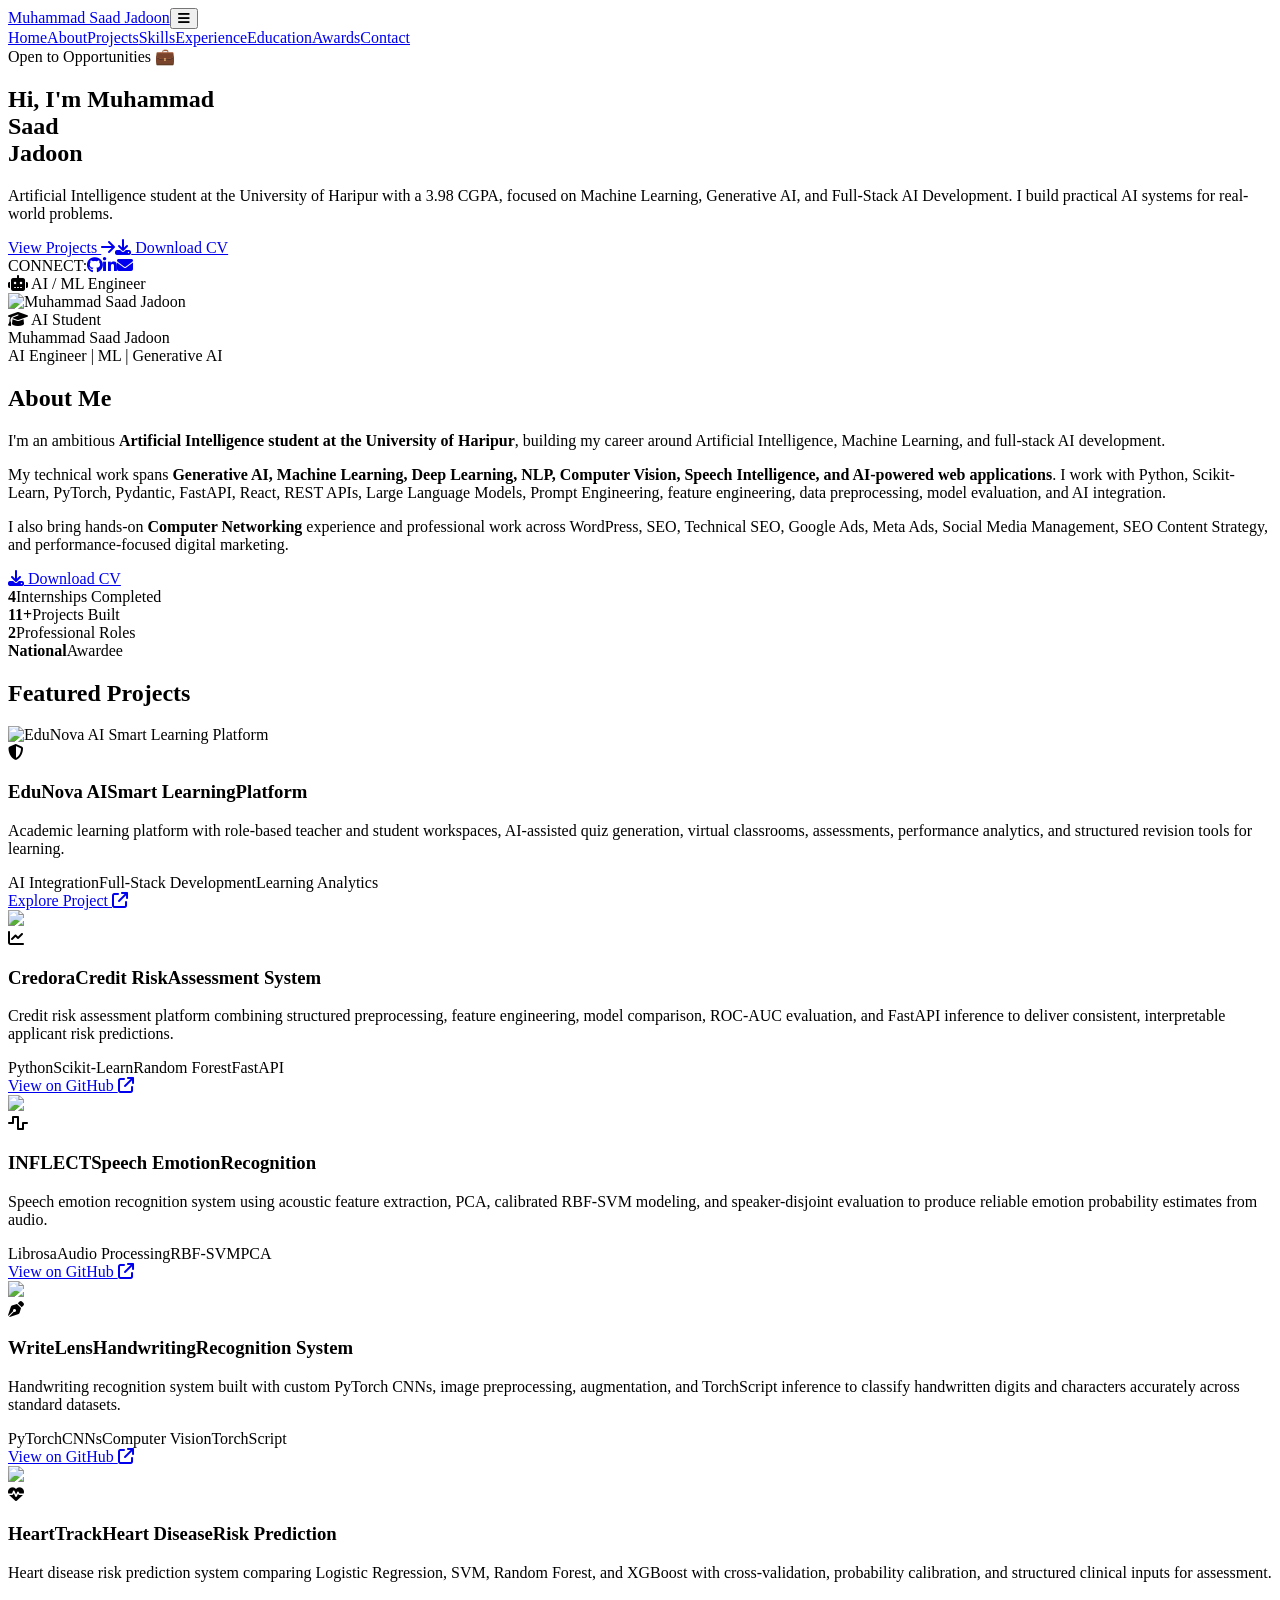
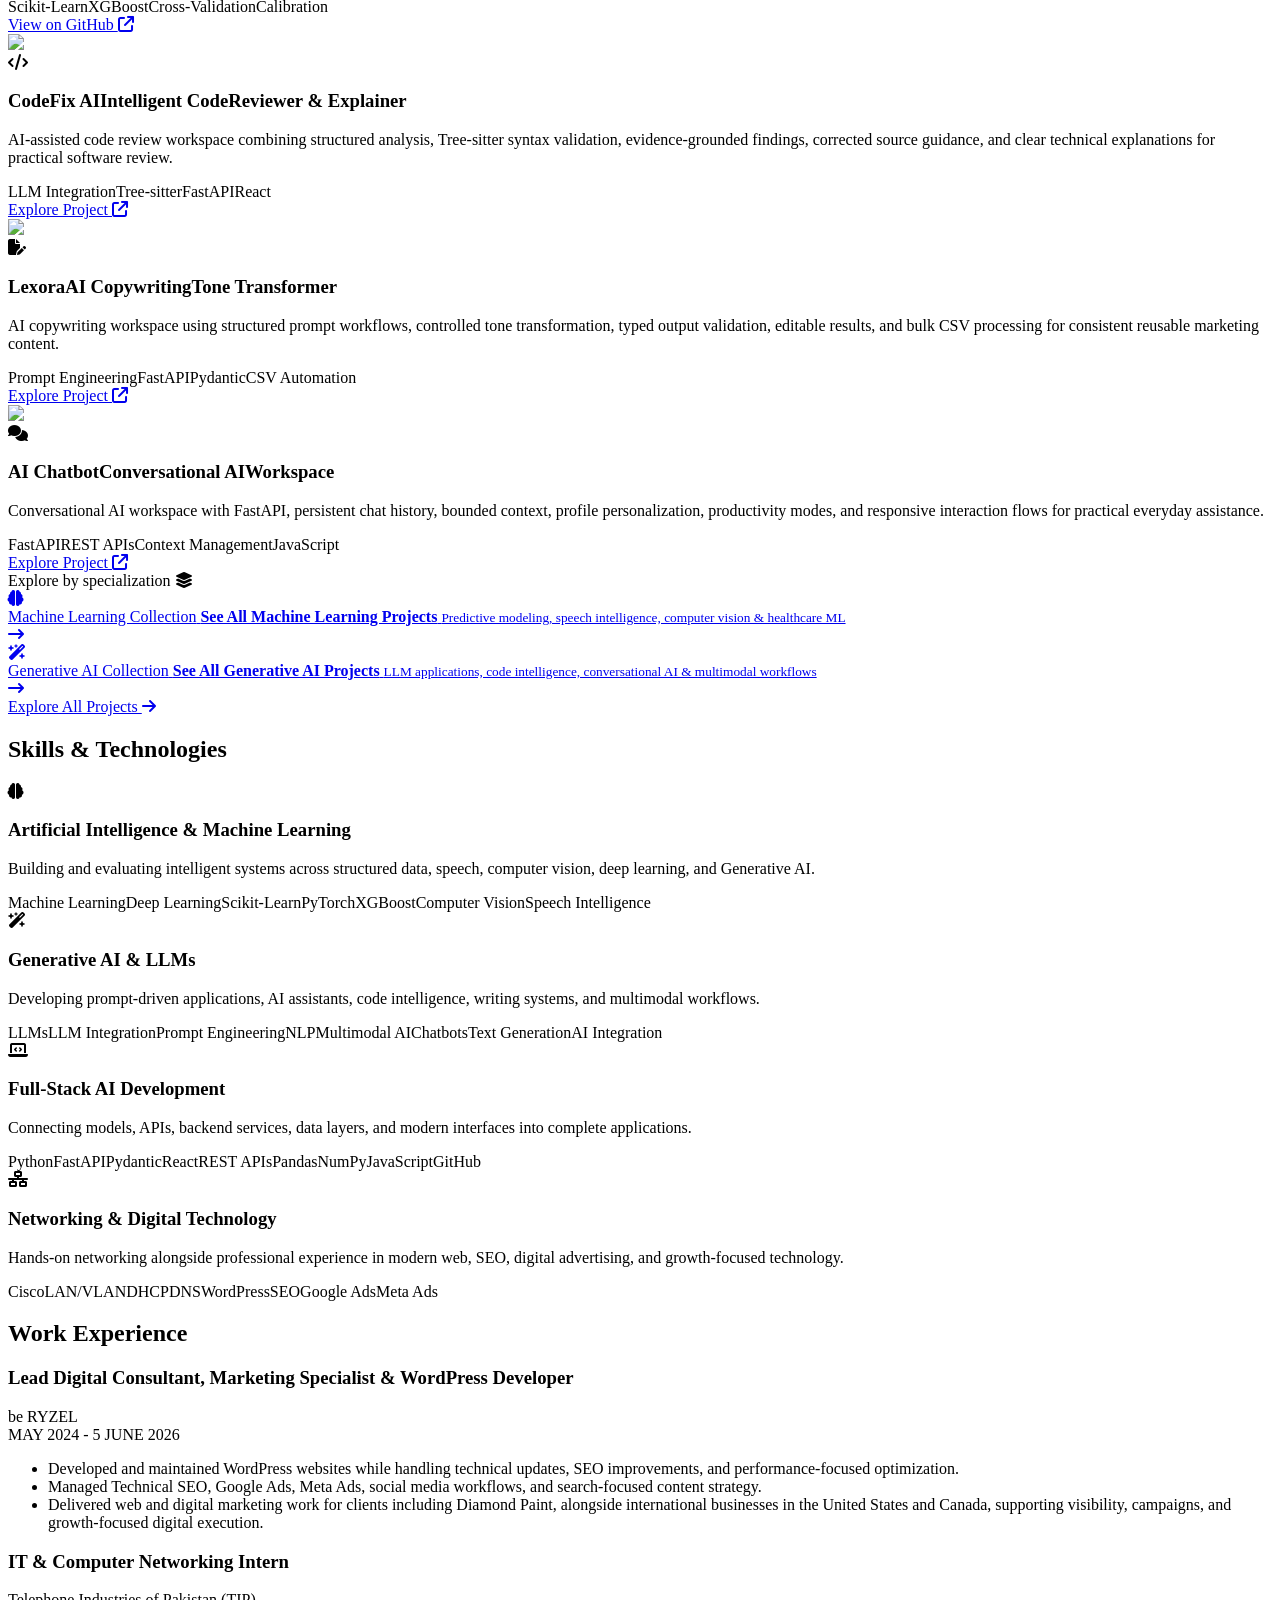
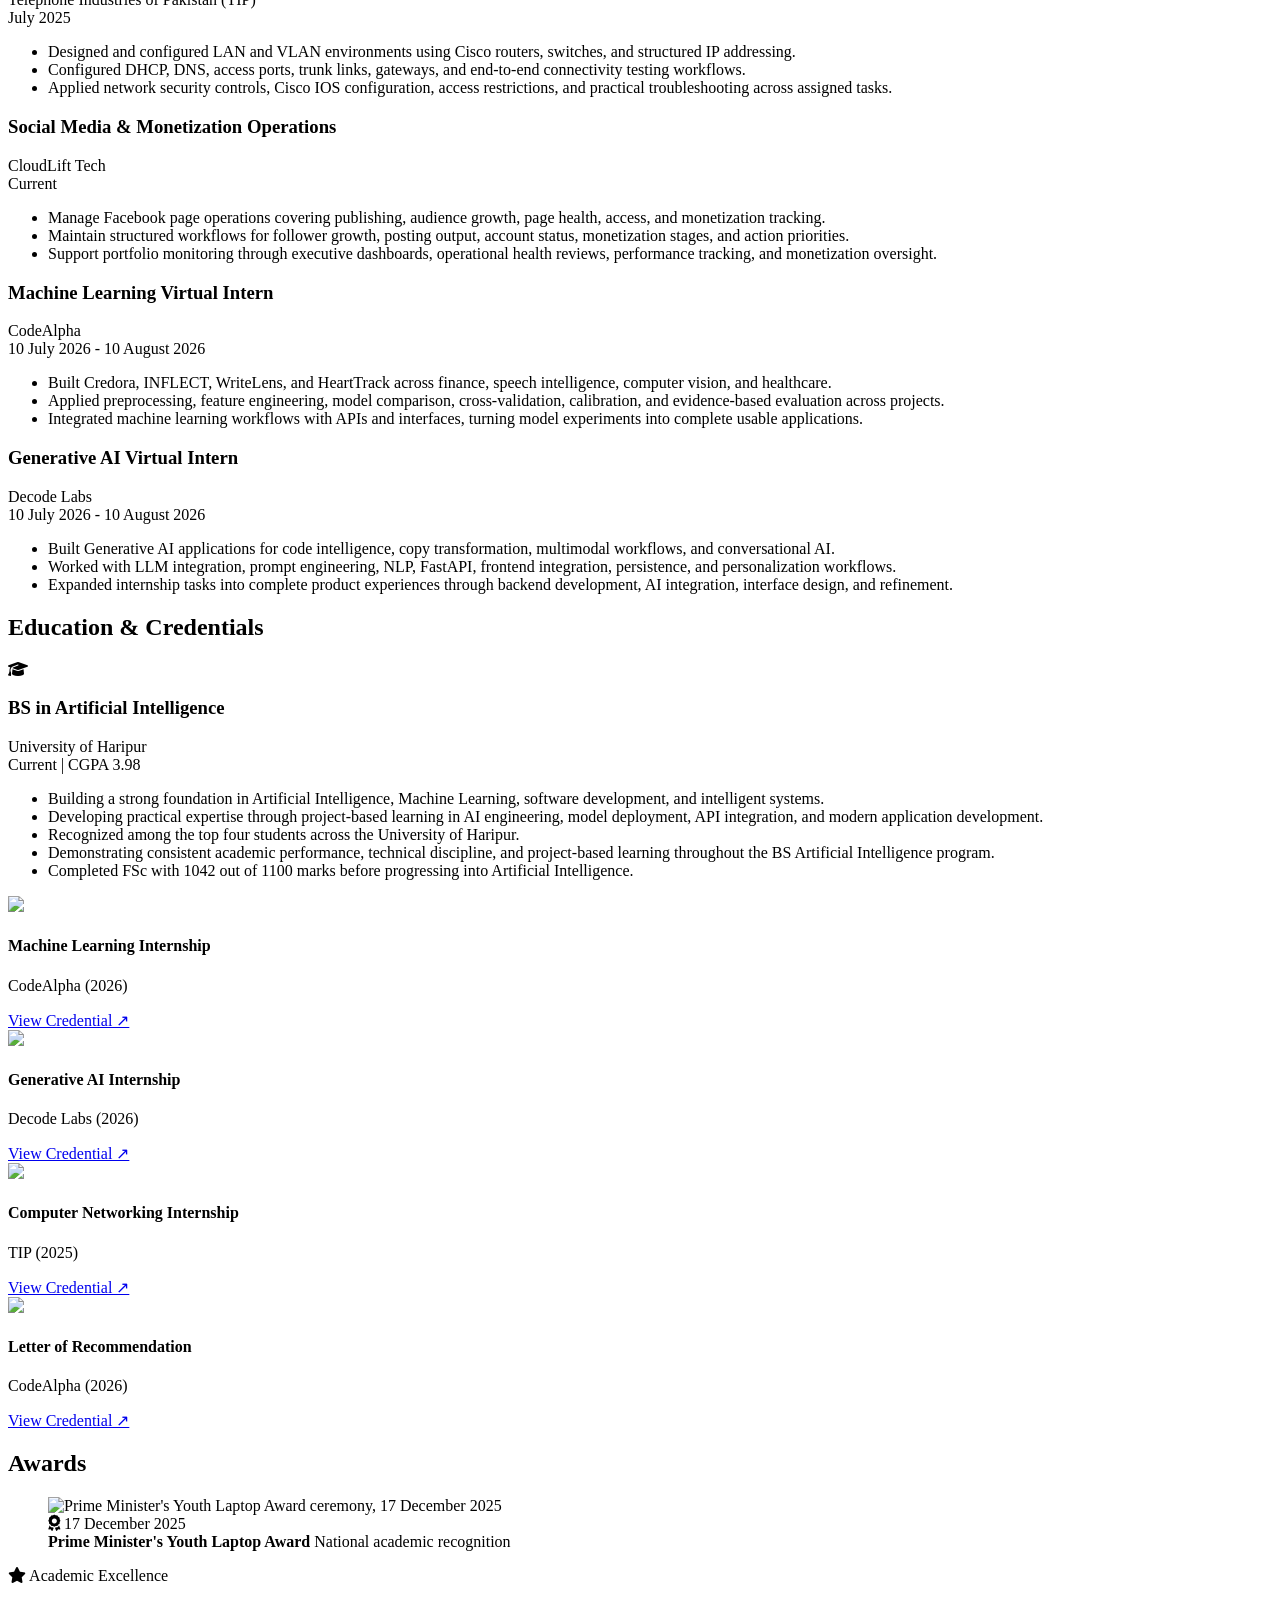
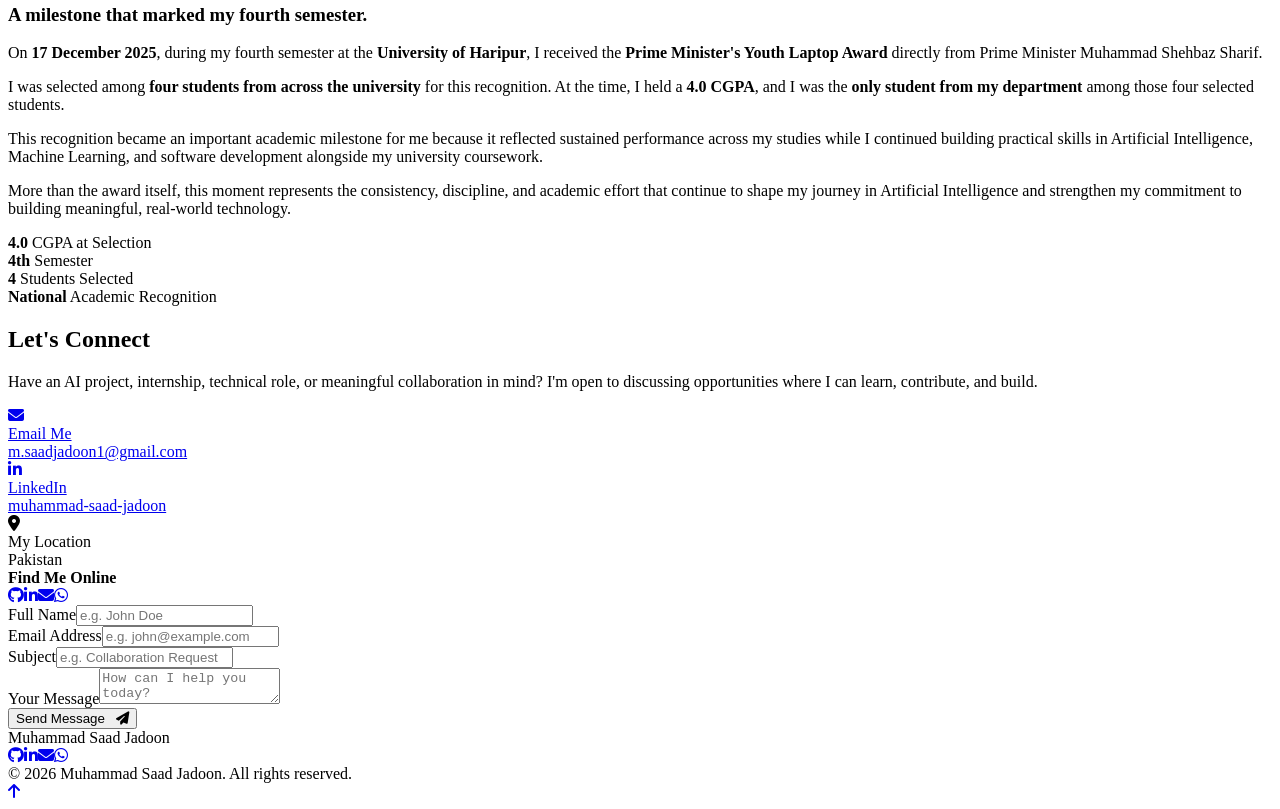
==== index.html @ 58eec489 "Add files via upload" ====
<!DOCTYPE html>

<html lang="en">
<head>
<meta charset="utf-8"/>
<meta content="width=device-width, initial-scale=1.0" name="viewport"/>
<meta content="Muhammad Saad Jadoon - Artificial Intelligence, Machine Learning, Generative AI and Full-Stack AI portfolio." name="description"/>
<title>Muhammad Saad Jadoon | AI &amp; ML Portfolio</title>
<link href="https://fonts.googleapis.com" rel="preconnect"/>
<link crossorigin="" href="https://fonts.gstatic.com" rel="preconnect"/>
<link href="https://fonts.googleapis.com/css2?family=Poppins:wght@300;400;500;600;700;800&amp;display=swap" rel="stylesheet"/>
<link href="https://cdnjs.cloudflare.com/ajax/libs/font-awesome/6.7.2/css/all.min.css" rel="stylesheet"/>
<link href="assets/css/style.css" rel="stylesheet"/></head>
<body>
<header class="navbar"><div class="container nav-inner"><a class="logo" href="#home">Muhammad Saad Jadoon</a><button class="nav-toggle" type="button" aria-label="Open navigation menu" aria-expanded="false"><i class="fa-solid fa-bars"></i></button><nav class="nav-links"><a href="#home">Home</a><a href="#about">About</a><a href="#projects">Projects</a><a href="#skills">Skills</a><a href="#experience">Experience</a><a href="#education">Education</a><a href="#awards">Awards</a><a href="#contact">Contact</a></nav></div></header>
<main>
<section class="home" id="home"><div class="container home-grid"><div class="home-copy reveal"><div class="opportunity"><span class="light"></span> Open to Opportunities 💼</div><h1>Hi, I'm <span class="name">Muhammad<br class="mobile-name-break"/> Saad<br class="desktop-name-break"/> Jadoon</span></h1><div class="typed-line"><span id="typed"></span><span class="cursor"></span></div><p>Artificial Intelligence student at the University of Haripur with a 3.98 CGPA, focused on Machine Learning, Generative AI, and Full-Stack AI Development. I build practical AI systems for real-world problems.</p><div class="home-actions"><a class="btn light" href="#projects">View Projects <i class="fa-solid fa-arrow-right"></i></a><a class="btn outline" download="" href="Muhammad_Saad_Jadoon_CV.pdf"><i class="fa-solid fa-download"></i> Download CV</a></div><div class="connect-row"><span class="label">CONNECT:</span><a aria-label="GitHub" class="social-circle" href="https://github.com/muhammadsaadjadoon" rel="noopener noreferrer" target="_blank" title="GitHub"><i class="fa-brands fa-github"></i></a><a aria-label="LinkedIn" class="social-circle" href="https://www.linkedin.com/in/muhammad-saad-jadoon/" rel="noopener noreferrer" target="_blank" title="LinkedIn"><i class="fa-brands fa-linkedin-in"></i></a><a aria-label="Email" class="social-circle" href="mailto:m.saadjadoon1@gmail.com" title="Email"><i class="fa-solid fa-envelope"></i></a></div></div><div class="profile-card reveal"><span class="float-pill left"><i class="fa-solid fa-robot"></i> AI / ML Engineer</span><div class="portrait-stage"><div class="portrait-ring"><img alt="Muhammad Saad Jadoon" src="assets/profile.jpg" decoding="async"/></div></div><span class="float-pill right"><i class="fa-solid fa-graduation-cap"></i> AI Student</span><div class="profile-name">Muhammad Saad Jadoon</div><div class="profile-role">AI Engineer | ML | Generative AI</div></div></div></section>
<section class="section alt about" id="about"><div class="container"><div class="section-head reveal"><h2>About Me</h2><div class="bar"></div></div><div class="about-grid"><div class="about-text reveal"><p>I'm an ambitious <strong>Artificial Intelligence student at the University of Haripur</strong>, building my career around Artificial Intelligence, Machine Learning, and full-stack AI development.</p><p>My technical work spans <strong>Generative AI, Machine Learning, Deep Learning, NLP, Computer Vision, Speech Intelligence, and AI-powered web applications</strong>. I work with Python, Scikit-Learn, PyTorch, Pydantic, FastAPI, React, REST APIs, Large Language Models, Prompt Engineering, feature engineering, data preprocessing, model evaluation, and AI integration.</p><p>I also bring hands-on <strong>Computer Networking</strong> experience and professional work across WordPress, SEO, Technical SEO, Google Ads, Meta Ads, Social Media Management, SEO Content Strategy, and performance-focused digital marketing.</p><a class="btn light" download="" href="Muhammad_Saad_Jadoon_CV.pdf"><i class="fa-solid fa-download"></i> Download CV</a></div><div class="stat-grid reveal"><div class="stat-card"><div><strong>4</strong><span>Internships Completed</span></div></div><div class="stat-card"><div><strong>11+</strong><span>Projects Built</span></div></div><div class="stat-card"><div><strong>2</strong><span>Professional Roles</span></div></div><div class="stat-card stat-card-text"><div><strong>National</strong><span>Awardee</span></div></div></div></div></div></section>
<section class="section" id="projects"><div class="container"><div class="section-head reveal"><h2>Featured Projects</h2><div class="bar"></div></div><div class="project-grid"><article class="project-card reveal"><div class="project-thumb"><img loading="lazy" decoding="async" alt="EduNova AI Smart Learning Platform" src="assets/edunova.webp"/></div><div class="project-body"><div class="project-title"><i class="fa-solid fa-shield-halved"></i><h3><span>EduNova AI</span><span>Smart Learning</span><span>Platform</span></h3></div><p>Academic learning platform with role-based teacher and student workspaces, AI-assisted quiz generation, virtual classrooms, assessments, performance analytics, and structured revision tools for learning.</p><div class="tags"><span>AI Integration</span><span>Full-Stack Development</span><span>Learning Analytics</span></div><a class="card-link" href="https://github.com/muhammadsaadjadoon/EduNova-AI" target="_blank">Explore Project <i class="fa-solid fa-arrow-up-right-from-square"></i></a></div></article><article class="project-card reveal"><div class="project-thumb"><img loading="lazy" decoding="async" src="assets/credora.webp"/></div><div class="project-body"><div class="project-title"><i class="fa-solid fa-chart-line"></i><h3><span>Credora</span><span>Credit Risk</span><span>Assessment System</span></h3></div><p>Credit risk assessment platform combining structured preprocessing, feature engineering, model comparison, ROC-AUC evaluation, and FastAPI inference to deliver consistent, interpretable applicant risk predictions.</p><div class="tags"><span>Python</span><span>Scikit-Learn</span><span>Random Forest</span><span>FastAPI</span></div><a class="card-link" href="https://github.com/muhammadsaadjadoon/CodeAlpha_Tasks/tree/main/CodeAlpha_Credit%20Scoring%20Model" target="_blank">View on GitHub <i class="fa-solid fa-arrow-up-right-from-square"></i></a></div></article><article class="project-card reveal"><div class="project-thumb"><img loading="lazy" decoding="async" src="assets/inflect.webp"/></div><div class="project-body"><div class="project-title"><i class="fa-solid fa-wave-square"></i><h3><span>INFLECT</span><span>Speech Emotion</span><span>Recognition</span></h3></div><p>Speech emotion recognition system using acoustic feature extraction, PCA, calibrated RBF-SVM modeling, and speaker-disjoint evaluation to produce reliable emotion probability estimates from audio.</p><div class="tags"><span>Librosa</span><span>Audio Processing</span><span>RBF-SVM</span><span>PCA</span></div><a class="card-link" href="https://github.com/muhammadsaadjadoon/CodeAlpha_Tasks/tree/main/CodeAlpha_Emotion%20Recognition%20from%20Speech" target="_blank">View on GitHub <i class="fa-solid fa-arrow-up-right-from-square"></i></a></div></article><article class="project-card reveal"><div class="project-thumb"><img loading="lazy" decoding="async" src="assets/writelens.webp"/></div><div class="project-body"><div class="project-title"><i class="fa-solid fa-pen-nib"></i><h3><span>WriteLens</span><span>Handwriting</span><span>Recognition System</span></h3></div><p>Handwriting recognition system built with custom PyTorch CNNs, image preprocessing, augmentation, and TorchScript inference to classify handwritten digits and characters accurately across standard datasets.</p><div class="tags"><span>PyTorch</span><span>CNNs</span><span>Computer Vision</span><span>TorchScript</span></div><a class="card-link" href="https://github.com/muhammadsaadjadoon/CodeAlpha_Tasks/tree/main/CodeAlpha_Handwritten%20Character%20Recognition" target="_blank">View on GitHub <i class="fa-solid fa-arrow-up-right-from-square"></i></a></div></article><article class="project-card reveal"><div class="project-thumb"><img loading="lazy" decoding="async" src="assets/hearttrack.webp"/></div><div class="project-body"><div class="project-title"><i class="fa-solid fa-heart-pulse"></i><h3><span>HeartTrack</span><span>Heart Disease</span><span>Risk Prediction</span></h3></div><p>Heart disease risk prediction system comparing Logistic Regression, SVM, Random Forest, and XGBoost with cross-validation, probability calibration, and structured clinical inputs for assessment.</p><div class="tags"><span>Scikit-Learn</span><span>XGBoost</span><span>Cross-Validation</span><span>Calibration</span></div><a class="card-link" href="https://github.com/muhammadsaadjadoon/CodeAlpha_Tasks/tree/main/CodeAlpha_Disease%20Prediction%20From%20Medical%20Data" target="_blank">View on GitHub <i class="fa-solid fa-arrow-up-right-from-square"></i></a></div></article><article class="project-card reveal"><div class="project-thumb"><img loading="lazy" decoding="async" src="assets/codefix.webp"/></div><div class="project-body"><div class="project-title"><i class="fa-solid fa-code"></i><h3><span>CodeFix AI</span><span>Intelligent Code</span><span>Reviewer &amp; Explainer</span></h3></div><p>AI-assisted code review workspace combining structured analysis, Tree-sitter syntax validation, evidence-grounded findings, corrected source guidance, and clear technical explanations for practical software review.</p><div class="tags"><span>LLM Integration</span><span>Tree-sitter</span><span>FastAPI</span><span>React</span></div><a class="card-link" href="https://github.com/muhammadsaadjadoon/DecodeLabs_Tasks/tree/main/DecodeLab-Intelligent%20Code%20Reviewer%20and%20Explainer" target="_blank">Explore Project <i class="fa-solid fa-arrow-up-right-from-square"></i></a></div></article><article class="project-card reveal"><div class="project-thumb"><img loading="lazy" decoding="async" src="assets/lexora.webp"/></div><div class="project-body"><div class="project-title"><i class="fa-solid fa-file-pen"></i><h3><span>Lexora</span><span>AI Copywriting</span><span>Tone Transformer</span></h3></div><p>AI copywriting workspace using structured prompt workflows, controlled tone transformation, typed output validation, editable results, and bulk CSV processing for consistent reusable marketing content.</p><div class="tags"><span>Prompt Engineering</span><span>FastAPI</span><span>Pydantic</span><span>CSV Automation</span></div><a class="card-link" href="https://github.com/muhammadsaadjadoon/DecodeLabs_Tasks/tree/main/DecodeLabs%20-%20Automated%20Copywriting%20Tone%20Transformer" target="_blank">Explore Project <i class="fa-solid fa-arrow-up-right-from-square"></i></a></div></article><article class="project-card reveal"><div class="project-thumb"><img loading="lazy" decoding="async" src="assets/chatbot.webp"/></div><div class="project-body"><div class="project-title"><i class="fa-solid fa-comments"></i><h3><span>AI Chatbot</span><span>Conversational AI</span><span>Workspace</span></h3></div><p>Conversational AI workspace with FastAPI, persistent chat history, bounded context, profile personalization, productivity modes, and responsive interaction flows for practical everyday assistance.</p><div class="tags"><span>FastAPI</span><span>REST APIs</span><span>Context Management</span><span>JavaScript</span></div><a class="card-link" href="https://github.com/muhammadsaadjadoon/DecodeLabs_Tasks/tree/main/DecodeLabs-AI%20Chatbot" target="_blank">Explore Project <i class="fa-solid fa-arrow-up-right-from-square"></i></a></div></article></div><div aria-label="Explore project collections" class="project-collections reveal">
<div class="project-collections-label">
<span>Explore by specialization</span>
<i class="fa-solid fa-layer-group"></i>
</div>
<div class="project-collection-grid">
<a class="project-collection-card ml-collection" href="machine-learning-projects.html">
<div class="collection-icon"><i class="fa-solid fa-brain"></i></div>
<div class="collection-copy">
<span class="collection-kicker">Machine Learning Collection</span>
<strong>See All Machine Learning Projects</strong>
<small>Predictive modeling, speech intelligence, computer vision &amp; healthcare ML</small>
</div>
<span class="collection-arrow"><i class="fa-solid fa-arrow-right-long"></i></span>
</a>
<a class="project-collection-card genai-collection" href="generative-ai-projects.html">
<div class="collection-icon"><i class="fa-solid fa-wand-magic-sparkles"></i></div>
<div class="collection-copy">
<span class="collection-kicker">Generative AI Collection</span>
<strong>See All Generative AI Projects</strong>
<small>LLM applications, code intelligence, conversational AI &amp; multimodal workflows</small>
</div>
<span class="collection-arrow"><i class="fa-solid fa-arrow-right-long"></i></span>
</a>
</div>
</div><div class="more-btn reveal"><a href="https://github.com/muhammadsaadjadoon" target="_blank">Explore All Projects <i class="fa-solid fa-arrow-right"></i></a></div></div></section>


<section class="section alt" id="skills"><div class="container"><div class="section-head reveal"><h2>Skills &amp; Technologies</h2><div class="bar"></div></div><div class="skills-grid"><div class="skill-panel reveal"><div class="skill-head"><div class="icon"><i class="fa-solid fa-brain"></i></div><h3>Artificial Intelligence &amp; Machine Learning</h3></div><p>Building and evaluating intelligent systems across structured data, speech, computer vision, deep learning, and Generative AI.</p><div class="skill-tags"><span>Machine Learning</span><span>Deep Learning</span><span>Scikit-Learn</span><span>PyTorch</span><span>XGBoost</span><span>Computer Vision</span><span>Speech Intelligence</span></div></div><div class="skill-panel reveal"><div class="skill-head"><div class="icon"><i class="fa-solid fa-wand-magic-sparkles"></i></div><h3>Generative AI &amp; LLMs</h3></div><p>Developing prompt-driven applications, AI assistants, code intelligence, writing systems, and multimodal workflows.</p><div class="skill-tags"><span>LLMs</span><span>LLM Integration</span><span>Prompt Engineering</span><span>NLP</span><span>Multimodal AI</span><span>Chatbots</span><span>Text Generation</span><span>AI Integration</span></div></div><div class="skill-panel reveal"><div class="skill-head"><div class="icon"><i class="fa-solid fa-laptop-code"></i></div><h3>Full-Stack AI Development</h3></div><p>Connecting models, APIs, backend services, data layers, and modern interfaces into complete applications.</p><div class="skill-tags"><span>Python</span><span>FastAPI</span><span>Pydantic</span><span>React</span><span>REST APIs</span><span>Pandas</span><span>NumPy</span><span>JavaScript</span><span>GitHub</span></div></div><div class="skill-panel reveal"><div class="skill-head"><div class="icon"><i class="fa-solid fa-network-wired"></i></div><h3>Networking &amp; Digital Technology</h3></div><p>Hands-on networking alongside professional experience in modern web, SEO, digital advertising, and growth-focused technology.</p><div class="skill-tags"><span>Cisco</span><span>LAN/VLAN</span><span>DHCP</span><span>DNS</span><span>WordPress</span><span>SEO</span><span>Google Ads</span><span>Meta Ads</span></div></div></div></div></section>
<section class="section" id="experience">
<div class="container">
<div class="section-head reveal">
<h2>Work Experience</h2>
<div class="bar"></div>
</div>
<div class="timeline experience-balanced">
<div class="timeline-item reveal">
<span class="timeline-dot"></span>
<div class="timeline-card">
<h3>Lead Digital Consultant, Marketing Specialist &amp; WordPress Developer</h3>
<div class="org">be RYZEL</div>
<div class="date">MAY 2024 - 5 JUNE 2026</div>
<ul>
<li>Developed and maintained WordPress websites while handling technical updates, SEO improvements, and performance-focused optimization.</li>
<li>Managed Technical SEO, Google Ads, Meta Ads, social media workflows, and search-focused content strategy.</li>
<li>Delivered web and digital marketing work for clients including Diamond Paint, alongside international businesses in the United States and Canada, supporting visibility, campaigns, and growth-focused digital execution.</li>
</ul>
</div>
</div>
<div class="timeline-item reveal">
<span class="timeline-dot"></span>
<div class="timeline-card">
<h3>IT &amp; Computer Networking Intern</h3>
<div class="org">Telephone Industries of Pakistan (TIP)</div>
<div class="date">July 2025</div>
<ul>
<li>Designed and configured LAN and VLAN environments using Cisco routers, switches, and structured IP addressing.</li>
<li>Configured DHCP, DNS, access ports, trunk links, gateways, and end-to-end connectivity testing workflows.</li>
<li>Applied network security controls, Cisco IOS configuration, access restrictions, and practical troubleshooting across assigned tasks.</li>
</ul>
</div>
</div>
<div class="timeline-item reveal">
<span class="timeline-dot"></span>
<div class="timeline-card">
<h3>Social Media &amp; Monetization Operations</h3>
<div class="org">CloudLift Tech</div>
<div class="date">Current</div>
<ul>
<li>Manage Facebook page operations covering publishing, audience growth, page health, access, and monetization tracking.</li>
<li>Maintain structured workflows for follower growth, posting output, account status, monetization stages, and action priorities.</li>
<li>Support portfolio monitoring through executive dashboards, operational health reviews, performance tracking, and monetization oversight.</li>
</ul>
</div>
</div>
<div class="timeline-item reveal">
<span class="timeline-dot"></span>
<div class="timeline-card">
<h3>Machine Learning Virtual Intern</h3>
<div class="org">CodeAlpha</div>
<div class="date">10 July 2026 - 10 August 2026</div>
<ul>
<li>Built Credora, INFLECT, WriteLens, and HeartTrack across finance, speech intelligence, computer vision, and healthcare.</li>
<li>Applied preprocessing, feature engineering, model comparison, cross-validation, calibration, and evidence-based evaluation across projects.</li>
<li>Integrated machine learning workflows with APIs and interfaces, turning model experiments into complete usable applications.</li>
</ul>
</div>
</div>
<div class="timeline-item reveal">
<span class="timeline-dot"></span>
<div class="timeline-card">
<h3>Generative AI Virtual Intern</h3>
<div class="org">Decode Labs</div>
<div class="date">10 July 2026 - 10 August 2026</div>
<ul>
<li>Built Generative AI applications for code intelligence, copy transformation, multimodal workflows, and conversational AI.</li>
<li>Worked with LLM integration, prompt engineering, NLP, FastAPI, frontend integration, persistence, and personalization workflows.</li>
<li>Expanded internship tasks into complete product experiences through backend development, AI integration, interface design, and refinement.</li>
</ul>
</div>
</div>
</div>
</div>
</section>
<section class="section alt" id="education"><div class="container"><div class="section-head reveal"><h2>Education &amp; Credentials</h2><div class="bar"></div></div><div class="edu-grid"><div class="degree-card reveal"><i class="fa-solid fa-graduation-cap"></i><h3>BS in Artificial Intelligence</h3><div class="school">University of Haripur</div><div class="edate">Current | CGPA 3.98</div><ul><li>Building a strong foundation in Artificial Intelligence, Machine Learning, software development, and intelligent systems.</li><li>Developing practical expertise through project-based learning in AI engineering, model deployment, API integration, and modern application development.</li><li>Recognized among the top four students across the University of Haripur.</li><li>Demonstrating consistent academic performance, technical discipline, and project-based learning throughout the BS Artificial Intelligence program.</li><li>Completed FSc with 1042 out of 1100 marks before progressing into Artificial Intelligence.</li></ul></div><div class="cred-grid"><div class="cred reveal"><div class="cred-img"><img loading="lazy" decoding="async" src="assets/codealpha-certificate.webp"/></div><h4>Machine Learning Internship</h4><p>CodeAlpha (2026)</p><a href="assets/codealpha-certificate.png" target="_blank">View Credential ↗</a></div><div class="cred reveal"><div class="cred-img"><img loading="lazy" decoding="async" src="assets/decodelabs-certificate.webp"/></div><h4>Generative AI Internship</h4><p>Decode Labs (2026)</p><a href="assets/decodelabs-certificate.png" target="_blank">View Credential ↗</a></div><div class="cred reveal"><div class="cred-img"><img loading="lazy" decoding="async" src="assets/tip-certificate.webp"/></div><h4>Computer Networking Internship</h4><p>TIP (2025)</p><a href="assets/tip-certificate.jpg" target="_blank">View Credential ↗</a></div><div class="cred reveal"><div class="cred-img"><img loading="lazy" decoding="async" src="assets/codealpha-lor.webp"/></div><h4>Letter of Recommendation</h4><p>CodeAlpha (2026)</p><a href="assets/codealpha-lor.png" target="_blank">View Credential ↗</a></div></div></div></div></section>
<section class="section recognition-section" id="awards">
<div class="container">
<div class="section-head reveal">
<h2>Awards</h2>
<div class="bar"></div>
</div>
<div class="recognition-grid">
<figure class="recognition-photo-card reveal">
<div class="recognition-photo">
<img loading="lazy" decoding="async" alt="Prime Minister's Youth Laptop Award ceremony, 17 December 2025" src="assets/pm_youth_laptop_award_2025.webp"/>
<div class="recognition-photo-badge">
<i class="fa-solid fa-award"></i>
<span>17 December 2025</span>
</div>
</div>
<figcaption>
<strong>Prime Minister's Youth Laptop Award</strong>
<span>National academic recognition</span>
</figcaption>
</figure>
<article class="recognition-story reveal">
<div class="recognition-eyebrow">
<i class="fa-solid fa-star"></i>
          Academic Excellence
        </div>
<h3>A milestone that marked my fourth semester.</h3>
<p>
          On <strong>17 December 2025</strong>, during my fourth semester at the
          <strong>University of Haripur</strong>, I received the
          <strong>Prime Minister's Youth Laptop Award</strong> directly from
          Prime Minister Muhammad Shehbaz Sharif.
        </p>
<p>
          I was selected among <strong>four students from across the university</strong>
          for this recognition. At the time, I held a <strong>4.0 CGPA</strong>,
          and I was the <strong>only student from my department</strong> among those
          four selected students.
        </p>
<p>
          This recognition became an important academic milestone for me because it
          reflected sustained performance across my studies while I continued building
          practical skills in Artificial Intelligence, Machine Learning, and software
          development alongside my university coursework.
        </p>
<p class="recognition-note">
          More than the award itself, this moment represents the consistency,
          discipline, and academic effort that continue to shape my journey in
          Artificial Intelligence and strengthen my commitment to building meaningful,
          real-world technology.
        </p>
<div class="recognition-facts">
<div>
<strong>4.0</strong>
<span>CGPA at Selection</span>
</div>
<div>
<strong>4th</strong>
<span>Semester</span>
</div>
<div>
<strong>4</strong>
<span>Students Selected</span>
</div>
<div class="fact-wide">
<strong>National</strong>
<span>Academic Recognition</span>
</div>
</div>
</article>
</div>
</div>
</section>
<section class="section" id="contact"><div class="container"><div class="section-head reveal"><h2>Let's Connect</h2><div class="bar"></div></div><p class="contact-intro reveal">Have an AI project, internship, technical role, or meaningful collaboration in mind? I'm open to discussing opportunities where I can learn, contribute, and build.</p><div class="contact-grid"><div class="contact-stack reveal"><a class="contact-card" href="mailto:m.saadjadoon1@gmail.com"><div class="iconbox"><i class="fa-solid fa-envelope"></i></div><div><div class="small">Email Me</div><div class="value">m.saadjadoon1@gmail.com</div></div></a><a class="contact-card" href="https://www.linkedin.com/in/muhammad-saad-jadoon/" target="_blank"><div class="iconbox"><i class="fa-brands fa-linkedin-in"></i></div><div><div class="small">LinkedIn</div><div class="value">muhammad-saad-jadoon</div></div></a><div class="contact-card"><div class="iconbox"><i class="fa-solid fa-location-dot"></i></div><div><div class="small">My Location</div><div class="value">Pakistan</div></div></div><div class="online-box"><strong>Find Me Online</strong><div class="online-social"><a aria-label="GitHub" class="social-circle" href="https://github.com/muhammadsaadjadoon" rel="noopener noreferrer" target="_blank" title="GitHub"><i class="fa-brands fa-github"></i></a><a aria-label="LinkedIn" class="social-circle" href="https://www.linkedin.com/in/muhammad-saad-jadoon/" rel="noopener noreferrer" target="_blank" title="LinkedIn"><i class="fa-brands fa-linkedin-in"></i></a><a aria-label="Email" class="social-circle" href="mailto:m.saadjadoon1@gmail.com" title="Email"><i class="fa-solid fa-envelope"></i></a><a aria-label="WhatsApp" class="social-circle" href="https://wa.me/923367705145" rel="noopener noreferrer" target="_blank" title="Chat on WhatsApp"><i class="fa-brands fa-whatsapp"></i></a></div></div></div><form action="/thanks.html" class="contact-form reveal" data-netlify="true" method="POST" name="portfolio-contact" netlify-honeypot="bot-field"><input name="form-name" type="hidden" value="portfolio-contact"/><p style="display:none"><input name="bot-field"/></p><div class="form-row"><div class="field"><label>Full Name</label><input name="name" placeholder="e.g. John Doe" required=""/></div><div class="field"><label>Email Address</label><input name="email" placeholder="e.g. john@example.com" required="" type="email"/></div></div><div class="field"><label>Subject</label><input name="subject" placeholder="e.g. Collaboration Request" required=""/></div><div class="field"><label>Your Message</label><textarea name="message" placeholder="How can I help you today?" required=""></textarea></div><button class="send" type="submit">Send Message   <i class="fa-solid fa-paper-plane"></i></button></form></div></div></section>
</main>
<footer class="footer"><div class="container"><div class="footer-name">Muhammad Saad Jadoon</div><div class="online-social"><a aria-label="GitHub" class="social-circle" href="https://github.com/muhammadsaadjadoon" rel="noopener noreferrer" target="_blank" title="GitHub"><i class="fa-brands fa-github"></i></a><a aria-label="LinkedIn" class="social-circle" href="https://www.linkedin.com/in/muhammad-saad-jadoon/" rel="noopener noreferrer" target="_blank" title="LinkedIn"><i class="fa-brands fa-linkedin-in"></i></a><a aria-label="Email" class="social-circle" href="mailto:m.saadjadoon1@gmail.com" title="Email"><i class="fa-solid fa-envelope"></i></a><a aria-label="WhatsApp" class="social-circle" href="https://wa.me/923367705145" rel="noopener noreferrer" target="_blank" title="Chat on WhatsApp"><i class="fa-brands fa-whatsapp"></i></a></div><div class="copyright">© 2026 Muhammad Saad Jadoon. All rights reserved.</div></div></footer>
<a class="to-top" href="#home"><i class="fa-solid fa-arrow-up"></i></a>
<script src="assets/js/main.js"></script>
</body></html>
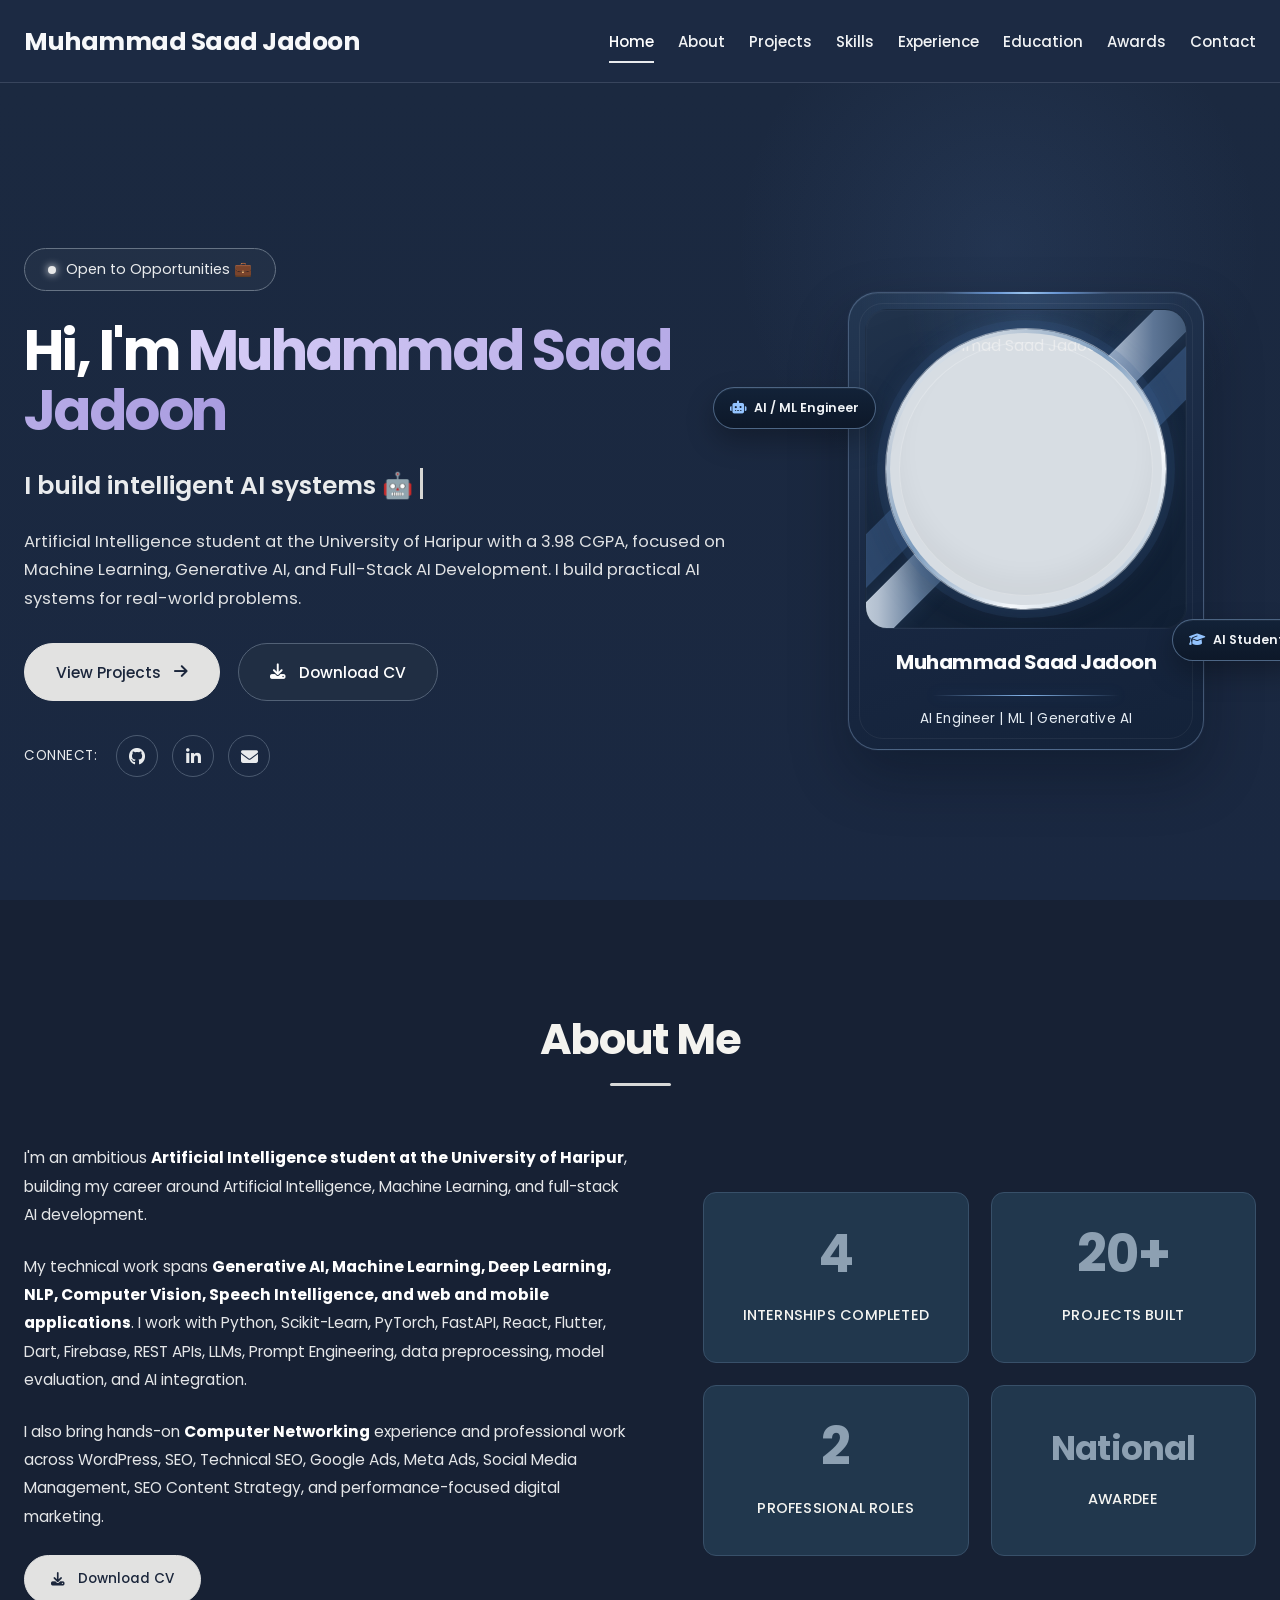
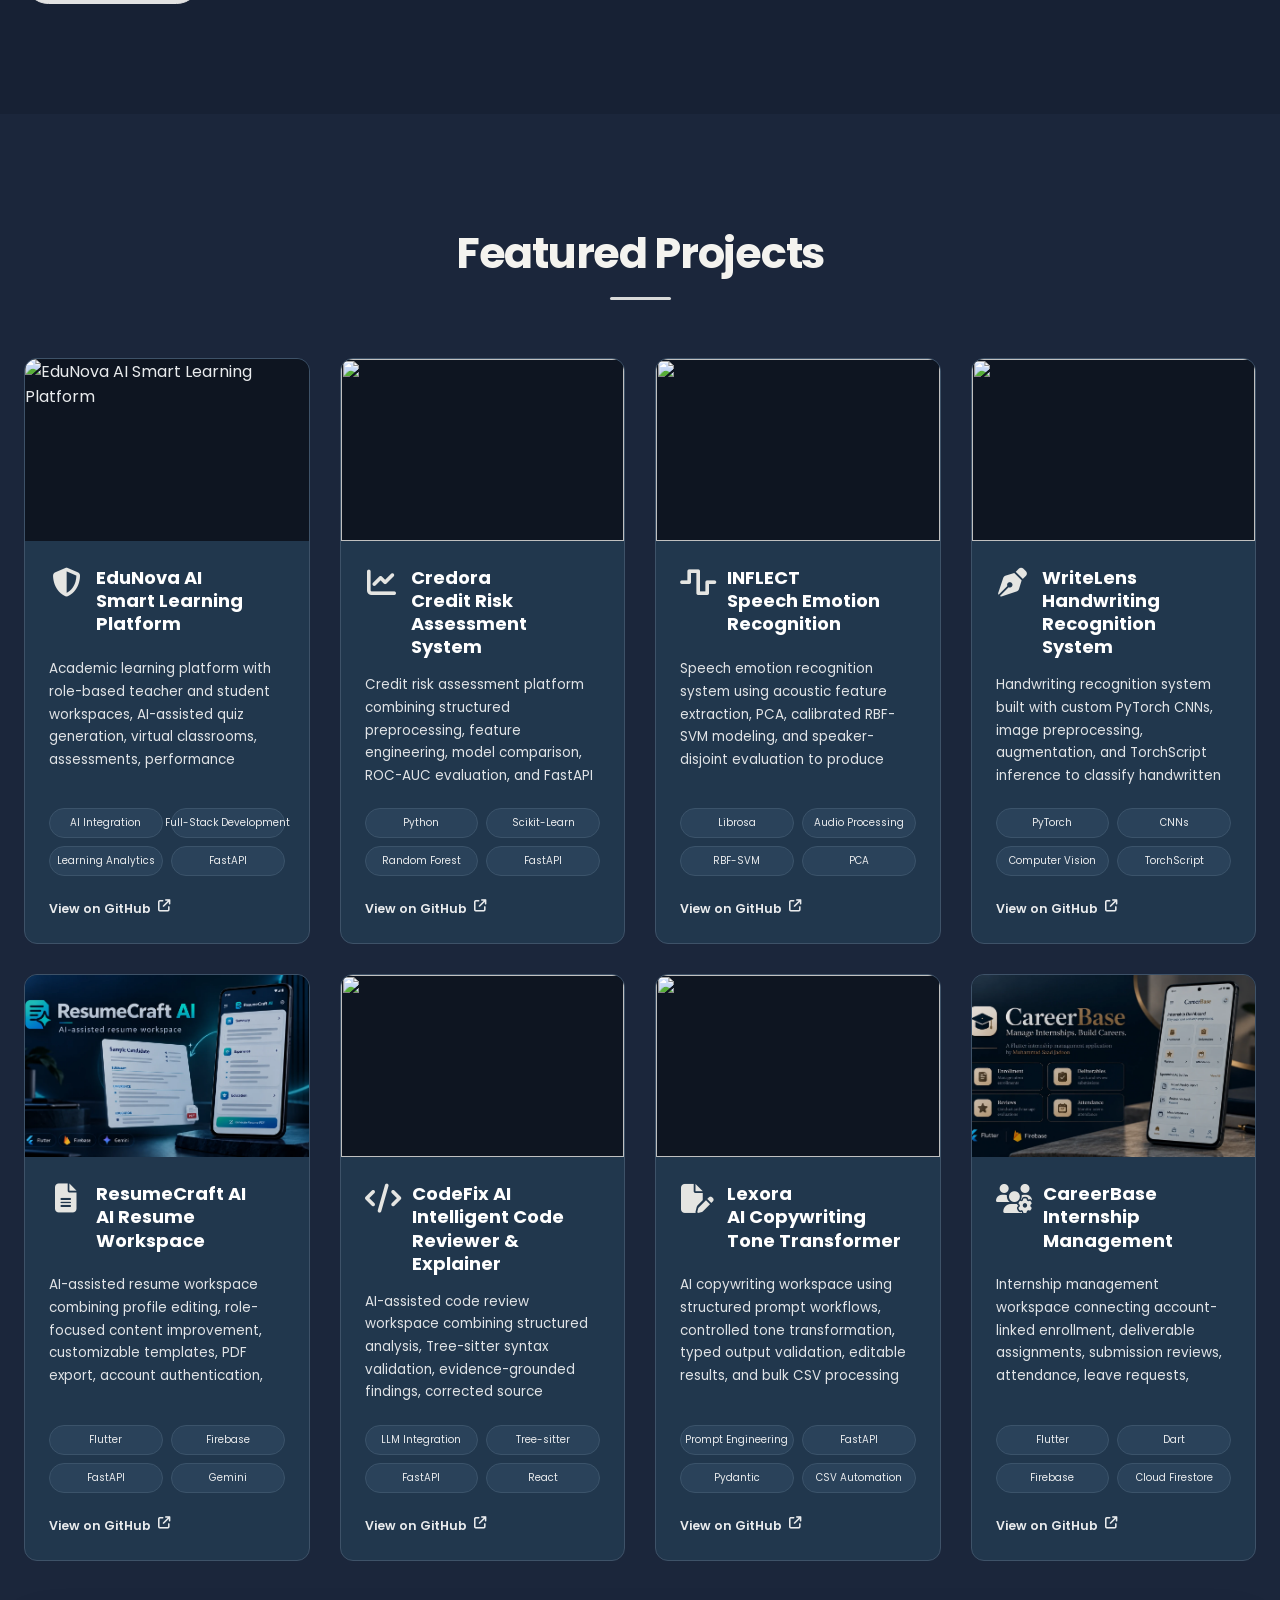
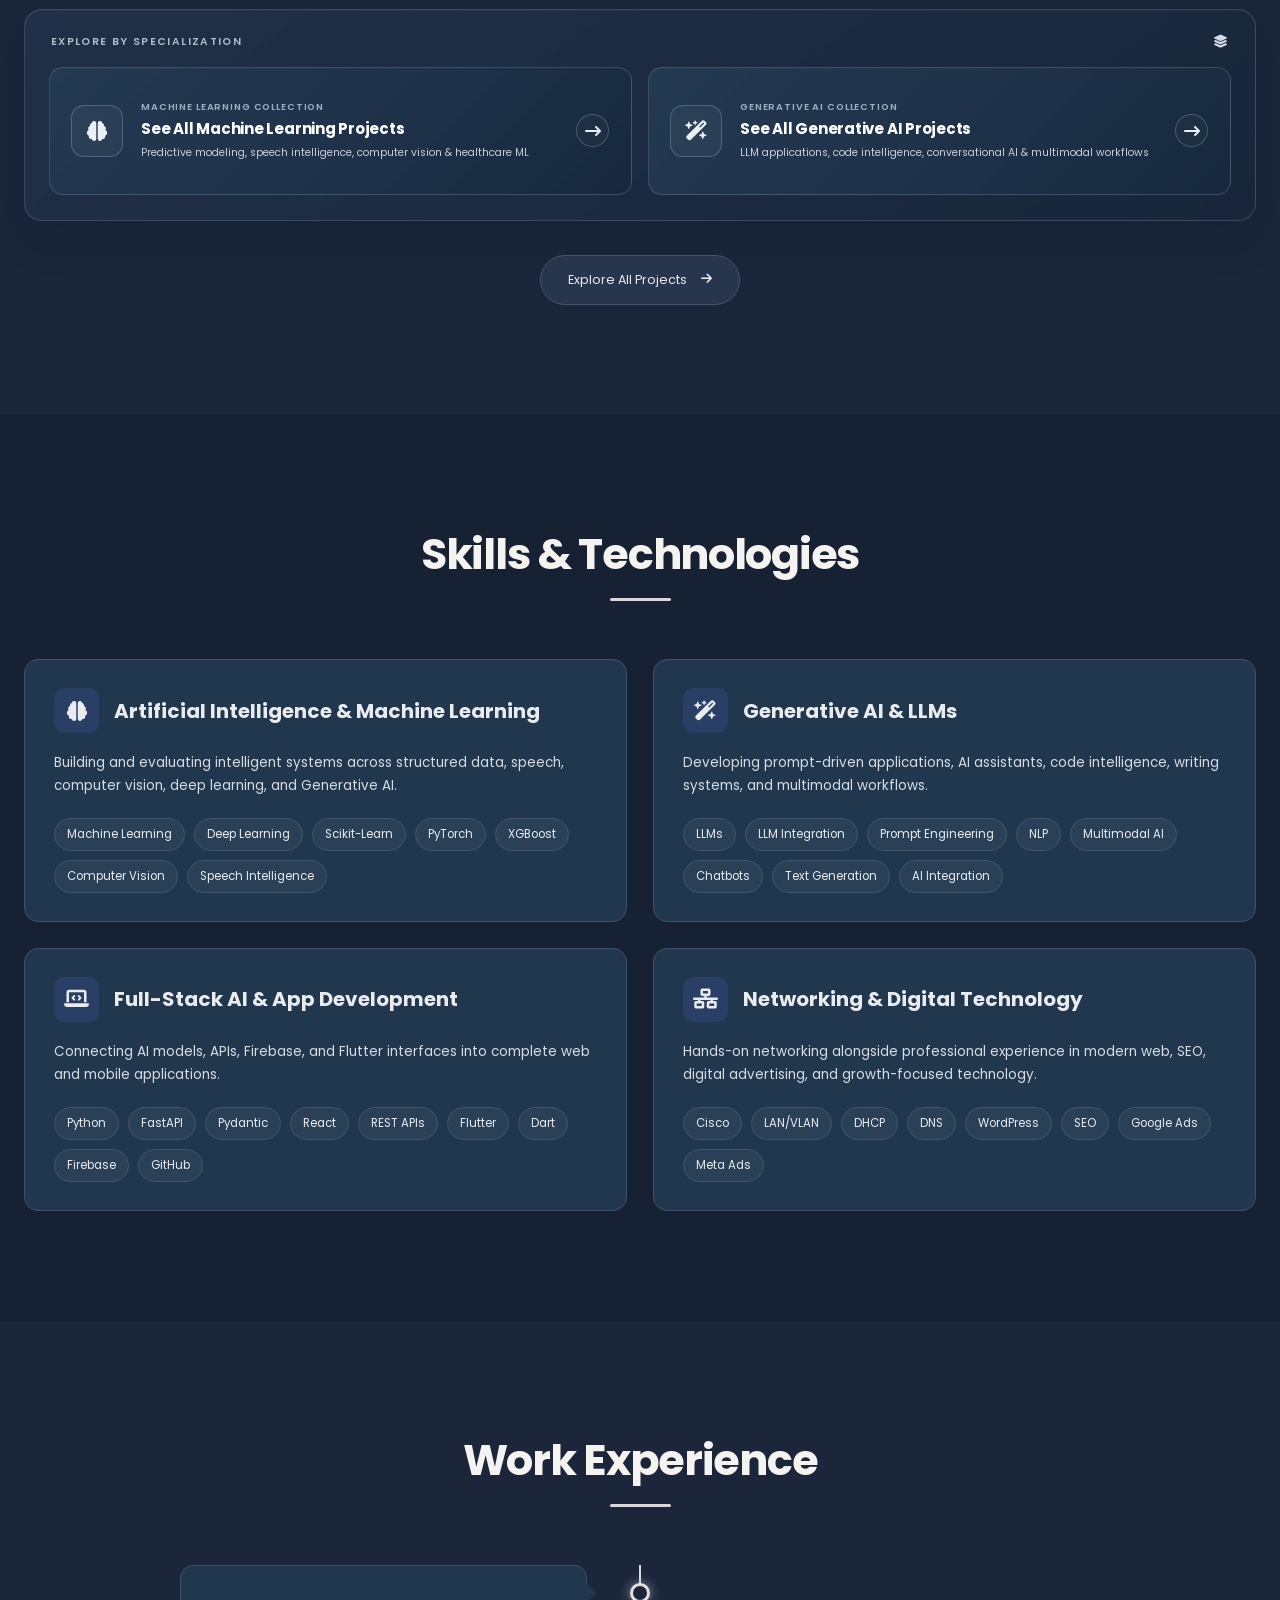
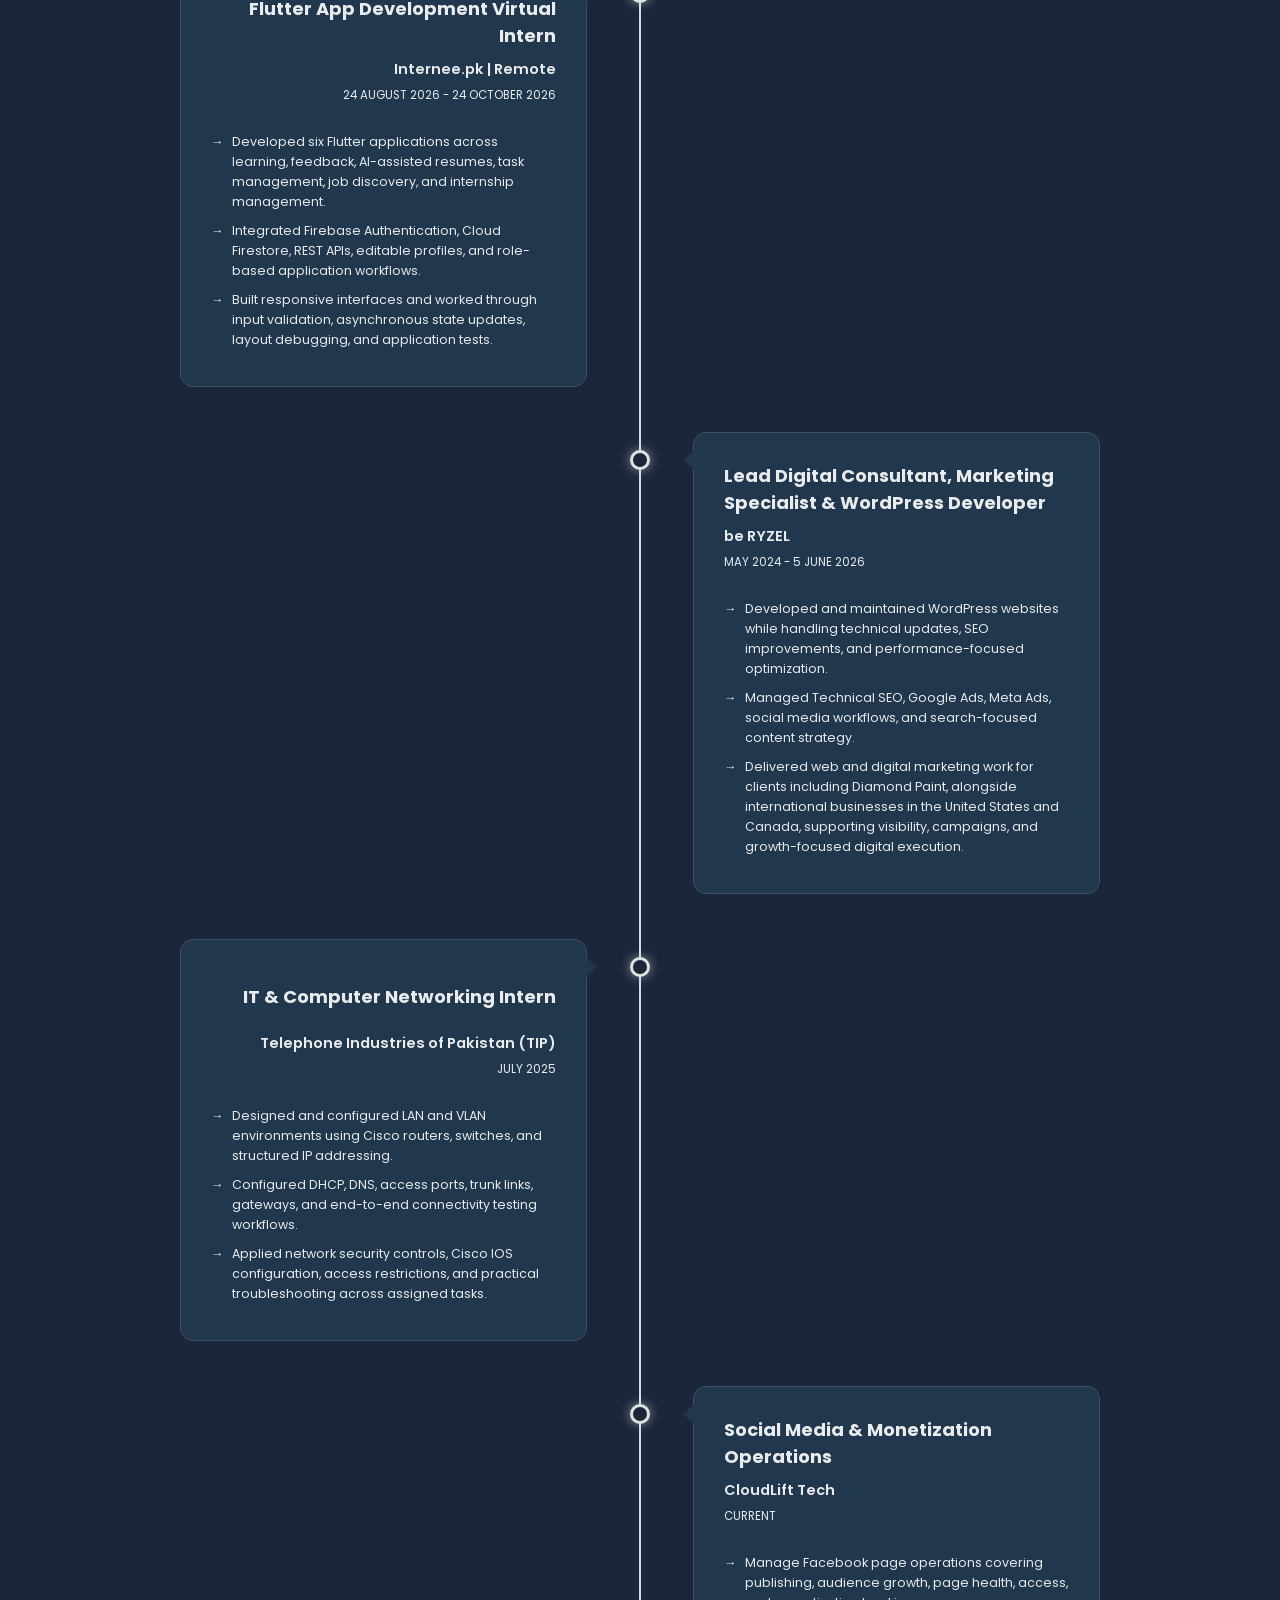
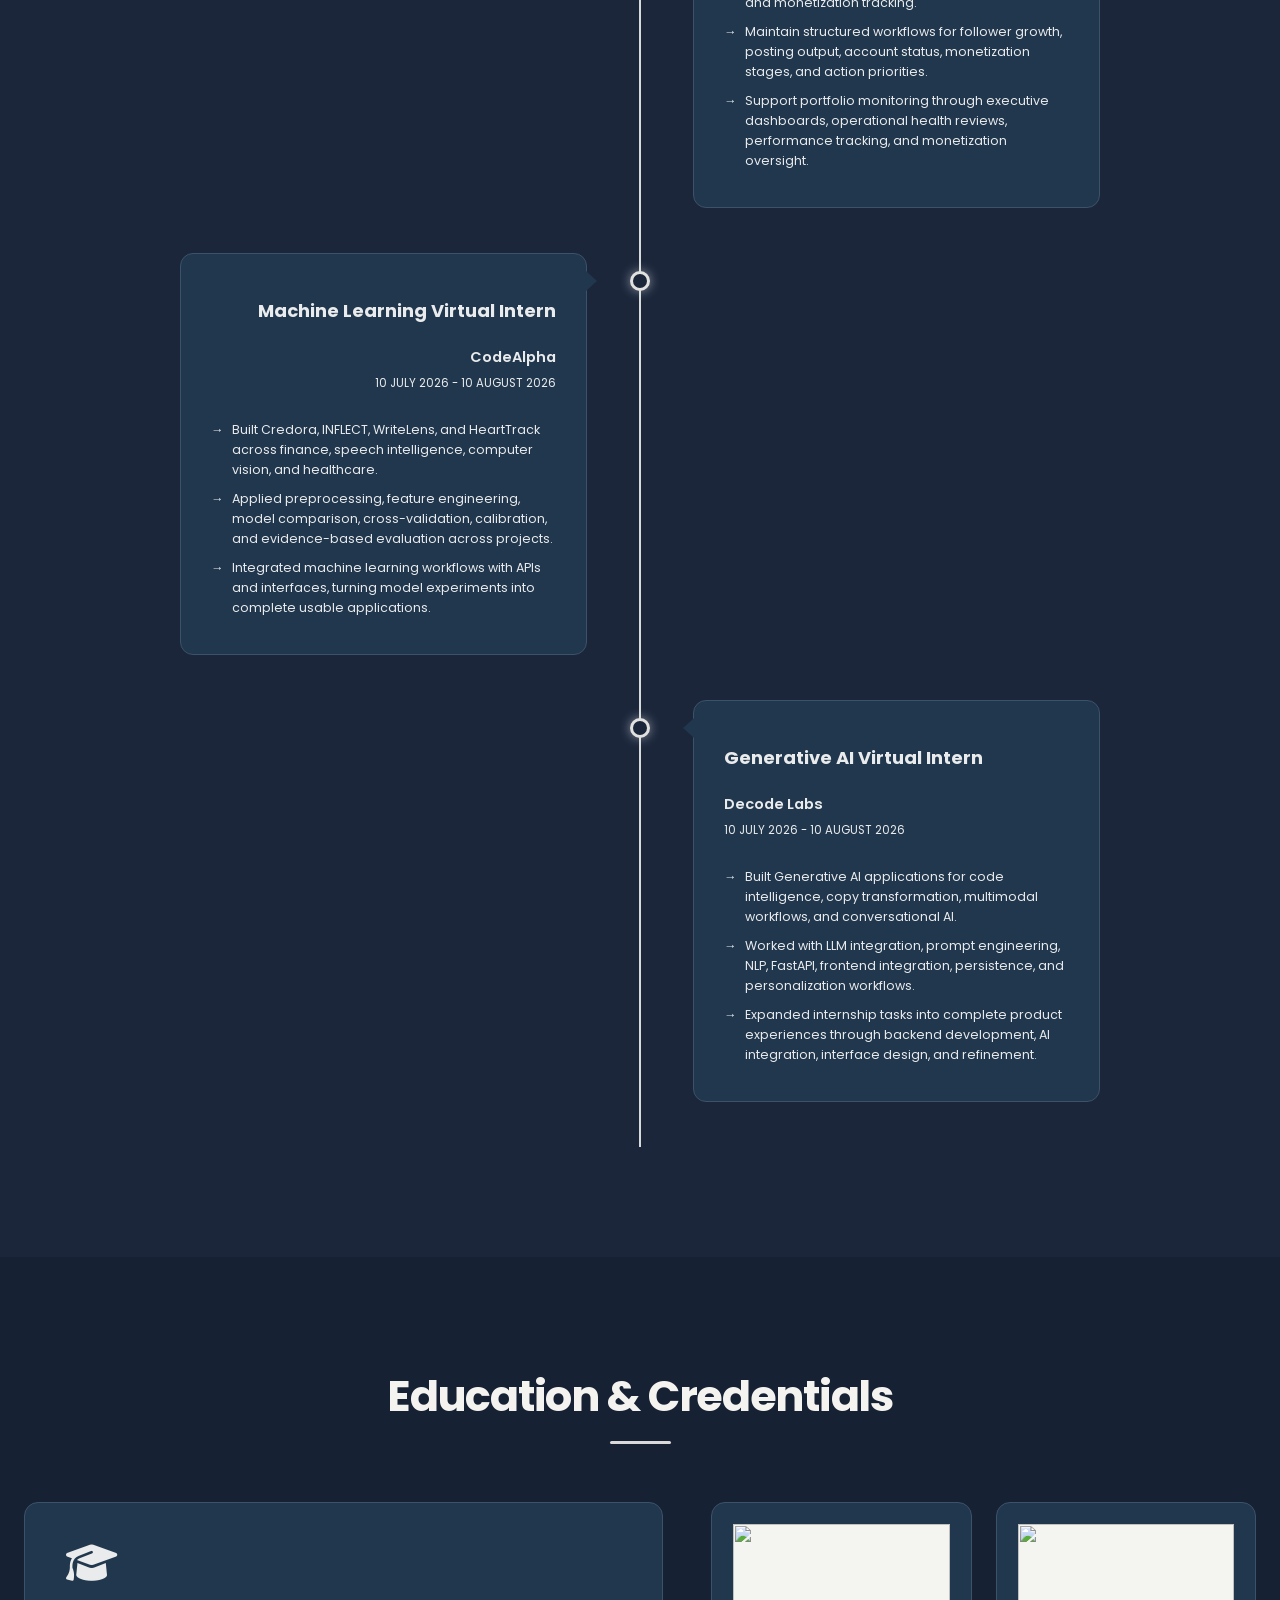
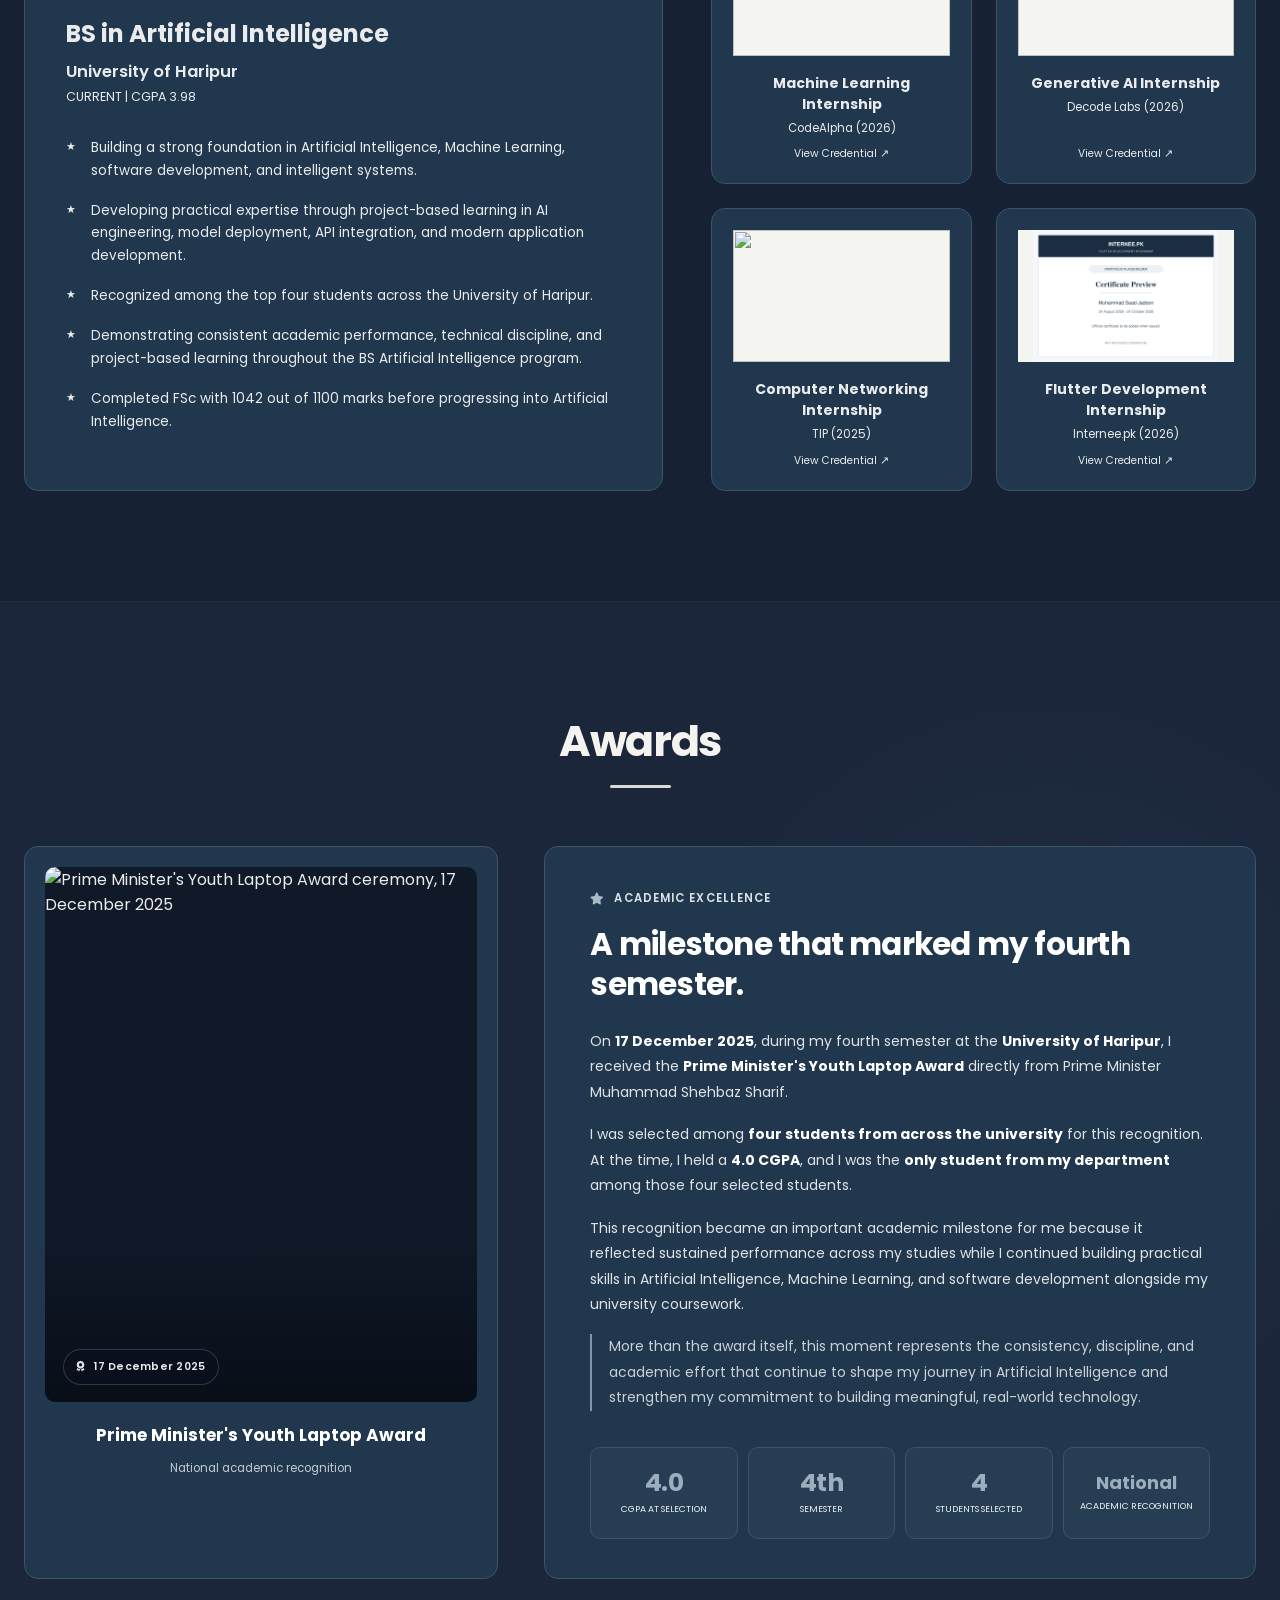
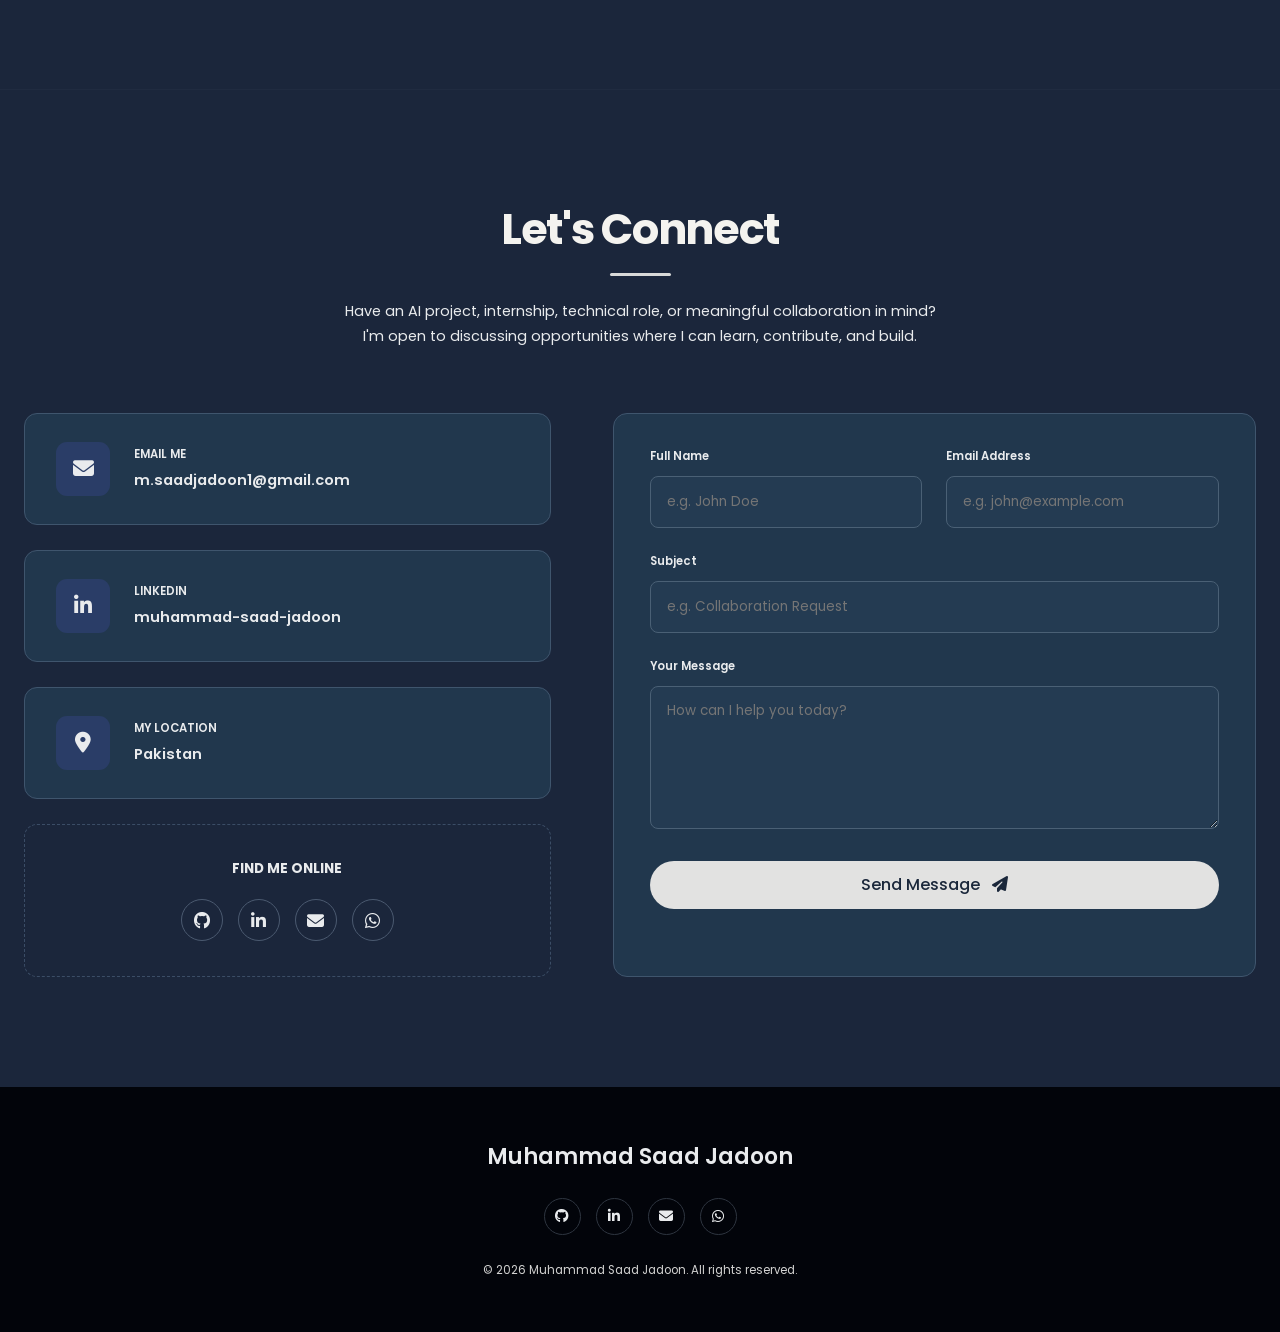
==== commit 98d7c2a5: "Add files via upload" ====
--- a/index.html
+++ b/index.html
@@ -10,13 +10,13 @@
 <link crossorigin="" href="https://fonts.gstatic.com" rel="preconnect"/>
 <link href="https://fonts.googleapis.com/css2?family=Poppins:wght@300;400;500;600;700;800&amp;display=swap" rel="stylesheet"/>
 <link href="https://cdnjs.cloudflare.com/ajax/libs/font-awesome/6.7.2/css/all.min.css" rel="stylesheet"/>
-<link href="assets/css/style.css" rel="stylesheet"/></head>
+<link href="assets/css/style.css" rel="stylesheet"/><link href="assets/css/mobile-projects.css" rel="stylesheet"/></head>
 <body>
 <header class="navbar"><div class="container nav-inner"><a class="logo" href="#home">Muhammad Saad Jadoon</a><button class="nav-toggle" type="button" aria-label="Open navigation menu" aria-expanded="false"><i class="fa-solid fa-bars"></i></button><nav class="nav-links"><a href="#home">Home</a><a href="#about">About</a><a href="#projects">Projects</a><a href="#skills">Skills</a><a href="#experience">Experience</a><a href="#education">Education</a><a href="#awards">Awards</a><a href="#contact">Contact</a></nav></div></header>
 <main>
 <section class="home" id="home"><div class="container home-grid"><div class="home-copy reveal"><div class="opportunity"><span class="light"></span> Open to Opportunities 💼</div><h1>Hi, I'm <span class="name">Muhammad<br class="mobile-name-break"/> Saad<br class="desktop-name-break"/> Jadoon</span></h1><div class="typed-line"><span id="typed"></span><span class="cursor"></span></div><p>Artificial Intelligence student at the University of Haripur with a 3.98 CGPA, focused on Machine Learning, Generative AI, and Full-Stack AI Development. I build practical AI systems for real-world problems.</p><div class="home-actions"><a class="btn light" href="#projects">View Projects <i class="fa-solid fa-arrow-right"></i></a><a class="btn outline" download="" href="Muhammad_Saad_Jadoon_CV.pdf"><i class="fa-solid fa-download"></i> Download CV</a></div><div class="connect-row"><span class="label">CONNECT:</span><a aria-label="GitHub" class="social-circle" href="https://github.com/muhammadsaadjadoon" rel="noopener noreferrer" target="_blank" title="GitHub"><i class="fa-brands fa-github"></i></a><a aria-label="LinkedIn" class="social-circle" href="https://www.linkedin.com/in/muhammad-saad-jadoon/" rel="noopener noreferrer" target="_blank" title="LinkedIn"><i class="fa-brands fa-linkedin-in"></i></a><a aria-label="Email" class="social-circle" href="mailto:m.saadjadoon1@gmail.com" title="Email"><i class="fa-solid fa-envelope"></i></a></div></div><div class="profile-card reveal"><span class="float-pill left"><i class="fa-solid fa-robot"></i> AI / ML Engineer</span><div class="portrait-stage"><div class="portrait-ring"><img alt="Muhammad Saad Jadoon" src="assets/profile.jpg" decoding="async"/></div></div><span class="float-pill right"><i class="fa-solid fa-graduation-cap"></i> AI Student</span><div class="profile-name">Muhammad Saad Jadoon</div><div class="profile-role">AI Engineer | ML | Generative AI</div></div></div></section>
-<section class="section alt about" id="about"><div class="container"><div class="section-head reveal"><h2>About Me</h2><div class="bar"></div></div><div class="about-grid"><div class="about-text reveal"><p>I'm an ambitious <strong>Artificial Intelligence student at the University of Haripur</strong>, building my career around Artificial Intelligence, Machine Learning, and full-stack AI development.</p><p>My technical work spans <strong>Generative AI, Machine Learning, Deep Learning, NLP, Computer Vision, Speech Intelligence, and AI-powered web applications</strong>. I work with Python, Scikit-Learn, PyTorch, Pydantic, FastAPI, React, REST APIs, Large Language Models, Prompt Engineering, feature engineering, data preprocessing, model evaluation, and AI integration.</p><p>I also bring hands-on <strong>Computer Networking</strong> experience and professional work across WordPress, SEO, Technical SEO, Google Ads, Meta Ads, Social Media Management, SEO Content Strategy, and performance-focused digital marketing.</p><a class="btn light" download="" href="Muhammad_Saad_Jadoon_CV.pdf"><i class="fa-solid fa-download"></i> Download CV</a></div><div class="stat-grid reveal"><div class="stat-card"><div><strong>4</strong><span>Internships Completed</span></div></div><div class="stat-card"><div><strong>11+</strong><span>Projects Built</span></div></div><div class="stat-card"><div><strong>2</strong><span>Professional Roles</span></div></div><div class="stat-card stat-card-text"><div><strong>National</strong><span>Awardee</span></div></div></div></div></div></section>
-<section class="section" id="projects"><div class="container"><div class="section-head reveal"><h2>Featured Projects</h2><div class="bar"></div></div><div class="project-grid"><article class="project-card reveal"><div class="project-thumb"><img loading="lazy" decoding="async" alt="EduNova AI Smart Learning Platform" src="assets/edunova.webp"/></div><div class="project-body"><div class="project-title"><i class="fa-solid fa-shield-halved"></i><h3><span>EduNova AI</span><span>Smart Learning</span><span>Platform</span></h3></div><p>Academic learning platform with role-based teacher and student workspaces, AI-assisted quiz generation, virtual classrooms, assessments, performance analytics, and structured revision tools for learning.</p><div class="tags"><span>AI Integration</span><span>Full-Stack Development</span><span>Learning Analytics</span></div><a class="card-link" href="https://github.com/muhammadsaadjadoon/EduNova-AI" target="_blank">Explore Project <i class="fa-solid fa-arrow-up-right-from-square"></i></a></div></article><article class="project-card reveal"><div class="project-thumb"><img loading="lazy" decoding="async" src="assets/credora.webp"/></div><div class="project-body"><div class="project-title"><i class="fa-solid fa-chart-line"></i><h3><span>Credora</span><span>Credit Risk</span><span>Assessment System</span></h3></div><p>Credit risk assessment platform combining structured preprocessing, feature engineering, model comparison, ROC-AUC evaluation, and FastAPI inference to deliver consistent, interpretable applicant risk predictions.</p><div class="tags"><span>Python</span><span>Scikit-Learn</span><span>Random Forest</span><span>FastAPI</span></div><a class="card-link" href="https://github.com/muhammadsaadjadoon/CodeAlpha_Tasks/tree/main/CodeAlpha_Credit%20Scoring%20Model" target="_blank">View on GitHub <i class="fa-solid fa-arrow-up-right-from-square"></i></a></div></article><article class="project-card reveal"><div class="project-thumb"><img loading="lazy" decoding="async" src="assets/inflect.webp"/></div><div class="project-body"><div class="project-title"><i class="fa-solid fa-wave-square"></i><h3><span>INFLECT</span><span>Speech Emotion</span><span>Recognition</span></h3></div><p>Speech emotion recognition system using acoustic feature extraction, PCA, calibrated RBF-SVM modeling, and speaker-disjoint evaluation to produce reliable emotion probability estimates from audio.</p><div class="tags"><span>Librosa</span><span>Audio Processing</span><span>RBF-SVM</span><span>PCA</span></div><a class="card-link" href="https://github.com/muhammadsaadjadoon/CodeAlpha_Tasks/tree/main/CodeAlpha_Emotion%20Recognition%20from%20Speech" target="_blank">View on GitHub <i class="fa-solid fa-arrow-up-right-from-square"></i></a></div></article><article class="project-card reveal"><div class="project-thumb"><img loading="lazy" decoding="async" src="assets/writelens.webp"/></div><div class="project-body"><div class="project-title"><i class="fa-solid fa-pen-nib"></i><h3><span>WriteLens</span><span>Handwriting</span><span>Recognition System</span></h3></div><p>Handwriting recognition system built with custom PyTorch CNNs, image preprocessing, augmentation, and TorchScript inference to classify handwritten digits and characters accurately across standard datasets.</p><div class="tags"><span>PyTorch</span><span>CNNs</span><span>Computer Vision</span><span>TorchScript</span></div><a class="card-link" href="https://github.com/muhammadsaadjadoon/CodeAlpha_Tasks/tree/main/CodeAlpha_Handwritten%20Character%20Recognition" target="_blank">View on GitHub <i class="fa-solid fa-arrow-up-right-from-square"></i></a></div></article><article class="project-card reveal"><div class="project-thumb"><img loading="lazy" decoding="async" src="assets/hearttrack.webp"/></div><div class="project-body"><div class="project-title"><i class="fa-solid fa-heart-pulse"></i><h3><span>HeartTrack</span><span>Heart Disease</span><span>Risk Prediction</span></h3></div><p>Heart disease risk prediction system comparing Logistic Regression, SVM, Random Forest, and XGBoost with cross-validation, probability calibration, and structured clinical inputs for assessment.</p><div class="tags"><span>Scikit-Learn</span><span>XGBoost</span><span>Cross-Validation</span><span>Calibration</span></div><a class="card-link" href="https://github.com/muhammadsaadjadoon/CodeAlpha_Tasks/tree/main/CodeAlpha_Disease%20Prediction%20From%20Medical%20Data" target="_blank">View on GitHub <i class="fa-solid fa-arrow-up-right-from-square"></i></a></div></article><article class="project-card reveal"><div class="project-thumb"><img loading="lazy" decoding="async" src="assets/codefix.webp"/></div><div class="project-body"><div class="project-title"><i class="fa-solid fa-code"></i><h3><span>CodeFix AI</span><span>Intelligent Code</span><span>Reviewer &amp; Explainer</span></h3></div><p>AI-assisted code review workspace combining structured analysis, Tree-sitter syntax validation, evidence-grounded findings, corrected source guidance, and clear technical explanations for practical software review.</p><div class="tags"><span>LLM Integration</span><span>Tree-sitter</span><span>FastAPI</span><span>React</span></div><a class="card-link" href="https://github.com/muhammadsaadjadoon/DecodeLabs_Tasks/tree/main/DecodeLab-Intelligent%20Code%20Reviewer%20and%20Explainer" target="_blank">Explore Project <i class="fa-solid fa-arrow-up-right-from-square"></i></a></div></article><article class="project-card reveal"><div class="project-thumb"><img loading="lazy" decoding="async" src="assets/lexora.webp"/></div><div class="project-body"><div class="project-title"><i class="fa-solid fa-file-pen"></i><h3><span>Lexora</span><span>AI Copywriting</span><span>Tone Transformer</span></h3></div><p>AI copywriting workspace using structured prompt workflows, controlled tone transformation, typed output validation, editable results, and bulk CSV processing for consistent reusable marketing content.</p><div class="tags"><span>Prompt Engineering</span><span>FastAPI</span><span>Pydantic</span><span>CSV Automation</span></div><a class="card-link" href="https://github.com/muhammadsaadjadoon/DecodeLabs_Tasks/tree/main/DecodeLabs%20-%20Automated%20Copywriting%20Tone%20Transformer" target="_blank">Explore Project <i class="fa-solid fa-arrow-up-right-from-square"></i></a></div></article><article class="project-card reveal"><div class="project-thumb"><img loading="lazy" decoding="async" src="assets/chatbot.webp"/></div><div class="project-body"><div class="project-title"><i class="fa-solid fa-comments"></i><h3><span>AI Chatbot</span><span>Conversational AI</span><span>Workspace</span></h3></div><p>Conversational AI workspace with FastAPI, persistent chat history, bounded context, profile personalization, productivity modes, and responsive interaction flows for practical everyday assistance.</p><div class="tags"><span>FastAPI</span><span>REST APIs</span><span>Context Management</span><span>JavaScript</span></div><a class="card-link" href="https://github.com/muhammadsaadjadoon/DecodeLabs_Tasks/tree/main/DecodeLabs-AI%20Chatbot" target="_blank">Explore Project <i class="fa-solid fa-arrow-up-right-from-square"></i></a></div></article></div><div aria-label="Explore project collections" class="project-collections reveal">
+<section class="section alt about" id="about"><div class="container"><div class="section-head reveal"><h2>About Me</h2><div class="bar"></div></div><div class="about-grid"><div class="about-text reveal"><p>I'm an ambitious <strong>Artificial Intelligence student at the University of Haripur</strong>, building my career around Artificial Intelligence, Machine Learning, and full-stack AI development.</p><p>My technical work spans <strong>Generative AI, Machine Learning, Deep Learning, NLP, Computer Vision, Speech Intelligence, and web and mobile applications</strong>. I work with Python, Scikit-Learn, PyTorch, FastAPI, React, Flutter, Dart, Firebase, REST APIs, LLMs, Prompt Engineering, data preprocessing, model evaluation, and AI integration.</p><p>I also bring hands-on <strong>Computer Networking</strong> experience and professional work across WordPress, SEO, Technical SEO, Google Ads, Meta Ads, Social Media Management, SEO Content Strategy, and performance-focused digital marketing.</p><a class="btn light" download="" href="Muhammad_Saad_Jadoon_CV.pdf"><i class="fa-solid fa-download"></i> Download CV</a></div><div class="stat-grid reveal"><div class="stat-card"><div><strong>4</strong><span>Internships Completed</span></div></div><div class="stat-card"><div><strong>20+</strong><span>Projects Built</span></div></div><div class="stat-card"><div><strong>2</strong><span>Professional Roles</span></div></div><div class="stat-card stat-card-text"><div><strong>National</strong><span>Awardee</span></div></div></div></div></div></section>
+<section class="section" id="projects"><div class="container"><div class="section-head reveal"><h2>Featured Projects</h2><div class="bar"></div></div><div class="project-grid"><article class="project-card reveal"><div class="project-thumb"><img loading="lazy" decoding="async" alt="EduNova AI Smart Learning Platform" src="assets/edunova.webp"/></div><div class="project-body"><div class="project-title"><i class="fa-solid fa-shield-halved"></i><h3><span>EduNova AI</span><span>Smart Learning</span><span>Platform</span></h3></div><p>Academic learning platform with role-based teacher and student workspaces, AI-assisted quiz generation, virtual classrooms, assessments, performance analytics, and structured revision tools for learning.</p><div class="tags"><span>AI Integration</span><span>Full-Stack Development</span><span>Learning Analytics</span><span>FastAPI</span></div><a class="card-link" href="https://github.com/muhammadsaadjadoon/EduNova-AI" target="_blank">View on GitHub <i class="fa-solid fa-arrow-up-right-from-square"></i></a></div></article><article class="project-card reveal"><div class="project-thumb"><img loading="lazy" decoding="async" src="assets/credora.webp"/></div><div class="project-body"><div class="project-title"><i class="fa-solid fa-chart-line"></i><h3><span>Credora</span><span>Credit Risk</span><span>Assessment System</span></h3></div><p>Credit risk assessment platform combining structured preprocessing, feature engineering, model comparison, ROC-AUC evaluation, and FastAPI inference to deliver consistent, interpretable applicant risk predictions.</p><div class="tags"><span>Python</span><span>Scikit-Learn</span><span>Random Forest</span><span>FastAPI</span></div><a class="card-link" href="https://github.com/muhammadsaadjadoon/CodeAlpha_Tasks/tree/main/CodeAlpha_Credit%20Scoring%20Model" target="_blank">View on GitHub <i class="fa-solid fa-arrow-up-right-from-square"></i></a></div></article><article class="project-card reveal"><div class="project-thumb"><img loading="lazy" decoding="async" src="assets/inflect.webp"/></div><div class="project-body"><div class="project-title"><i class="fa-solid fa-wave-square"></i><h3><span>INFLECT</span><span>Speech Emotion</span><span>Recognition</span></h3></div><p>Speech emotion recognition system using acoustic feature extraction, PCA, calibrated RBF-SVM modeling, and speaker-disjoint evaluation to produce reliable emotion probability estimates from audio.</p><div class="tags"><span>Librosa</span><span>Audio Processing</span><span>RBF-SVM</span><span>PCA</span></div><a class="card-link" href="https://github.com/muhammadsaadjadoon/CodeAlpha_Tasks/tree/main/CodeAlpha_Emotion%20Recognition%20from%20Speech" target="_blank">View on GitHub <i class="fa-solid fa-arrow-up-right-from-square"></i></a></div></article><article class="project-card reveal"><div class="project-thumb"><img loading="lazy" decoding="async" src="assets/writelens.webp"/></div><div class="project-body"><div class="project-title"><i class="fa-solid fa-pen-nib"></i><h3><span>WriteLens</span><span>Handwriting</span><span>Recognition System</span></h3></div><p>Handwriting recognition system built with custom PyTorch CNNs, image preprocessing, augmentation, and TorchScript inference to classify handwritten digits and characters accurately across standard datasets.</p><div class="tags"><span>PyTorch</span><span>CNNs</span><span>Computer Vision</span><span>TorchScript</span></div><a class="card-link" href="https://github.com/muhammadsaadjadoon/CodeAlpha_Tasks/tree/main/CodeAlpha_Handwritten%20Character%20Recognition" target="_blank">View on GitHub <i class="fa-solid fa-arrow-up-right-from-square"></i></a></div></article><article class="project-card reveal mobile-project-card"><div class="project-thumb"><img loading="lazy" decoding="async" width="1200" height="675" alt="ResumeCraft AI illustrative mobile application cover" src="assets/images/mobile/resumecraft-ai.webp"/></div><div class="project-body"><div class="project-title"><i class="fa-solid fa-file-lines" aria-hidden="true"></i><h3><span>ResumeCraft AI</span><span>AI Resume</span><span>Workspace</span></h3></div><p>AI-assisted resume workspace combining profile editing, role-focused content improvement, customizable templates, PDF export, account authentication, and cloud synchronization through application workflows.</p><div class="tags"><span>Flutter</span><span>Firebase</span><span>FastAPI</span><span>Gemini</span></div><a class="card-link" href="https://github.com/muhammadsaadjadoon/ResumeCraft-AI" target="_blank" rel="noopener noreferrer">View on GitHub <i class="fa-solid fa-arrow-up-right-from-square" aria-hidden="true"></i></a></div></article><article class="project-card reveal"><div class="project-thumb"><img loading="lazy" decoding="async" src="assets/codefix.webp"/></div><div class="project-body"><div class="project-title"><i class="fa-solid fa-code"></i><h3><span>CodeFix AI</span><span>Intelligent Code</span><span>Reviewer &amp; Explainer</span></h3></div><p>AI-assisted code review workspace combining structured analysis, Tree-sitter syntax validation, evidence-grounded findings, corrected source guidance, and clear technical explanations for practical software review.</p><div class="tags"><span>LLM Integration</span><span>Tree-sitter</span><span>FastAPI</span><span>React</span></div><a class="card-link" href="https://github.com/muhammadsaadjadoon/DecodeLabs_Tasks/tree/main/DecodeLab-Intelligent%20Code%20Reviewer%20and%20Explainer" target="_blank">View on GitHub <i class="fa-solid fa-arrow-up-right-from-square"></i></a></div></article><article class="project-card reveal"><div class="project-thumb"><img loading="lazy" decoding="async" src="assets/lexora.webp"/></div><div class="project-body"><div class="project-title"><i class="fa-solid fa-file-pen"></i><h3><span>Lexora</span><span>AI Copywriting</span><span>Tone Transformer</span></h3></div><p>AI copywriting workspace using structured prompt workflows, controlled tone transformation, typed output validation, editable results, and bulk CSV processing for consistent reusable marketing content.</p><div class="tags"><span>Prompt Engineering</span><span>FastAPI</span><span>Pydantic</span><span>CSV Automation</span></div><a class="card-link" href="https://github.com/muhammadsaadjadoon/DecodeLabs_Tasks/tree/main/DecodeLabs%20-%20Automated%20Copywriting%20Tone%20Transformer" target="_blank">View on GitHub <i class="fa-solid fa-arrow-up-right-from-square"></i></a></div></article><article class="project-card reveal mobile-project-card"><div class="project-thumb"><img loading="lazy" decoding="async" width="1200" height="675" alt="CareerBase illustrative mobile application cover" src="assets/images/mobile/careerbase.webp"/></div><div class="project-body"><div class="project-title"><i class="fa-solid fa-users-gear" aria-hidden="true"></i><h3><span>CareerBase</span><span>Internship</span><span>Management</span></h3></div><p>Internship management workspace connecting account-linked enrollment, deliverable assignments, submission reviews, attendance, leave requests, announcements, and progress through role-based Firebase workflows.</p><div class="tags"><span>Flutter</span><span>Dart</span><span>Firebase</span><span>Cloud Firestore</span></div><a class="card-link" href="https://github.com/muhammadsaadjadoon?tab=repositories&amp;q=CareerBase" target="_blank" rel="noopener noreferrer">View on GitHub <i class="fa-solid fa-arrow-up-right-from-square" aria-hidden="true"></i></a></div></article></div><div aria-label="Explore project collections" class="project-collections reveal">
 <div class="project-collections-label">
 <span>Explore by specialization</span>
 <i class="fa-solid fa-layer-group"></i>
@@ -40,11 +40,12 @@
 </div>
 <span class="collection-arrow"><i class="fa-solid fa-arrow-right-long"></i></span>
 </a>
+
 </div>
 </div><div class="more-btn reveal"><a href="https://github.com/muhammadsaadjadoon" target="_blank">Explore All Projects <i class="fa-solid fa-arrow-right"></i></a></div></div></section>
 
 
-<section class="section alt" id="skills"><div class="container"><div class="section-head reveal"><h2>Skills &amp; Technologies</h2><div class="bar"></div></div><div class="skills-grid"><div class="skill-panel reveal"><div class="skill-head"><div class="icon"><i class="fa-solid fa-brain"></i></div><h3>Artificial Intelligence &amp; Machine Learning</h3></div><p>Building and evaluating intelligent systems across structured data, speech, computer vision, deep learning, and Generative AI.</p><div class="skill-tags"><span>Machine Learning</span><span>Deep Learning</span><span>Scikit-Learn</span><span>PyTorch</span><span>XGBoost</span><span>Computer Vision</span><span>Speech Intelligence</span></div></div><div class="skill-panel reveal"><div class="skill-head"><div class="icon"><i class="fa-solid fa-wand-magic-sparkles"></i></div><h3>Generative AI &amp; LLMs</h3></div><p>Developing prompt-driven applications, AI assistants, code intelligence, writing systems, and multimodal workflows.</p><div class="skill-tags"><span>LLMs</span><span>LLM Integration</span><span>Prompt Engineering</span><span>NLP</span><span>Multimodal AI</span><span>Chatbots</span><span>Text Generation</span><span>AI Integration</span></div></div><div class="skill-panel reveal"><div class="skill-head"><div class="icon"><i class="fa-solid fa-laptop-code"></i></div><h3>Full-Stack AI Development</h3></div><p>Connecting models, APIs, backend services, data layers, and modern interfaces into complete applications.</p><div class="skill-tags"><span>Python</span><span>FastAPI</span><span>Pydantic</span><span>React</span><span>REST APIs</span><span>Pandas</span><span>NumPy</span><span>JavaScript</span><span>GitHub</span></div></div><div class="skill-panel reveal"><div class="skill-head"><div class="icon"><i class="fa-solid fa-network-wired"></i></div><h3>Networking &amp; Digital Technology</h3></div><p>Hands-on networking alongside professional experience in modern web, SEO, digital advertising, and growth-focused technology.</p><div class="skill-tags"><span>Cisco</span><span>LAN/VLAN</span><span>DHCP</span><span>DNS</span><span>WordPress</span><span>SEO</span><span>Google Ads</span><span>Meta Ads</span></div></div></div></div></section>
+<section class="section alt" id="skills"><div class="container"><div class="section-head reveal"><h2>Skills &amp; Technologies</h2><div class="bar"></div></div><div class="skills-grid"><div class="skill-panel reveal"><div class="skill-head"><div class="icon"><i class="fa-solid fa-brain"></i></div><h3>Artificial Intelligence &amp; Machine Learning</h3></div><p>Building and evaluating intelligent systems across structured data, speech, computer vision, deep learning, and Generative AI.</p><div class="skill-tags"><span>Machine Learning</span><span>Deep Learning</span><span>Scikit-Learn</span><span>PyTorch</span><span>XGBoost</span><span>Computer Vision</span><span>Speech Intelligence</span></div></div><div class="skill-panel reveal"><div class="skill-head"><div class="icon"><i class="fa-solid fa-wand-magic-sparkles"></i></div><h3>Generative AI &amp; LLMs</h3></div><p>Developing prompt-driven applications, AI assistants, code intelligence, writing systems, and multimodal workflows.</p><div class="skill-tags"><span>LLMs</span><span>LLM Integration</span><span>Prompt Engineering</span><span>NLP</span><span>Multimodal AI</span><span>Chatbots</span><span>Text Generation</span><span>AI Integration</span></div></div><div class="skill-panel reveal"><div class="skill-head"><div class="icon"><i class="fa-solid fa-laptop-code"></i></div><h3>Full-Stack AI & App Development</h3></div><p>Connecting AI models, APIs, Firebase, and Flutter interfaces into complete web and mobile applications.</p><div class="skill-tags"><span>Python</span><span>FastAPI</span><span>Pydantic</span><span>React</span><span>REST APIs</span><span>Flutter</span><span>Dart</span><span>Firebase</span><span>GitHub</span></div></div><div class="skill-panel reveal"><div class="skill-head"><div class="icon"><i class="fa-solid fa-network-wired"></i></div><h3>Networking &amp; Digital Technology</h3></div><p>Hands-on networking alongside professional experience in modern web, SEO, digital advertising, and growth-focused technology.</p><div class="skill-tags"><span>Cisco</span><span>LAN/VLAN</span><span>DHCP</span><span>DNS</span><span>WordPress</span><span>SEO</span><span>Google Ads</span><span>Meta Ads</span></div></div></div></div></section>
 <section class="section" id="experience">
 <div class="container">
 <div class="section-head reveal">
@@ -52,6 +53,7 @@
 <div class="bar"></div>
 </div>
 <div class="timeline experience-balanced">
+<div class="timeline-item reveal"><span class="timeline-dot"></span><div class="timeline-card"><h3>Flutter App Development Virtual Intern</h3><div class="org">Internee.pk | Remote</div><div class="date">24 August 2026 - 24 October 2026</div><ul><li>Developed six Flutter applications across learning, feedback, AI-assisted resumes, task management, job discovery, and internship management.</li><li>Integrated Firebase Authentication, Cloud Firestore, REST APIs, editable profiles, and role-based application workflows.</li><li>Built responsive interfaces and worked through input validation, asynchronous state updates, layout debugging, and application tests.</li></ul></div></div>
 <div class="timeline-item reveal">
 <span class="timeline-dot"></span>
 <div class="timeline-card">
@@ -120,7 +122,7 @@
 </div>
 </div>
 </section>
-<section class="section alt" id="education"><div class="container"><div class="section-head reveal"><h2>Education &amp; Credentials</h2><div class="bar"></div></div><div class="edu-grid"><div class="degree-card reveal"><i class="fa-solid fa-graduation-cap"></i><h3>BS in Artificial Intelligence</h3><div class="school">University of Haripur</div><div class="edate">Current | CGPA 3.98</div><ul><li>Building a strong foundation in Artificial Intelligence, Machine Learning, software development, and intelligent systems.</li><li>Developing practical expertise through project-based learning in AI engineering, model deployment, API integration, and modern application development.</li><li>Recognized among the top four students across the University of Haripur.</li><li>Demonstrating consistent academic performance, technical discipline, and project-based learning throughout the BS Artificial Intelligence program.</li><li>Completed FSc with 1042 out of 1100 marks before progressing into Artificial Intelligence.</li></ul></div><div class="cred-grid"><div class="cred reveal"><div class="cred-img"><img loading="lazy" decoding="async" src="assets/codealpha-certificate.webp"/></div><h4>Machine Learning Internship</h4><p>CodeAlpha (2026)</p><a href="assets/codealpha-certificate.png" target="_blank">View Credential ↗</a></div><div class="cred reveal"><div class="cred-img"><img loading="lazy" decoding="async" src="assets/decodelabs-certificate.webp"/></div><h4>Generative AI Internship</h4><p>Decode Labs (2026)</p><a href="assets/decodelabs-certificate.png" target="_blank">View Credential ↗</a></div><div class="cred reveal"><div class="cred-img"><img loading="lazy" decoding="async" src="assets/tip-certificate.webp"/></div><h4>Computer Networking Internship</h4><p>TIP (2025)</p><a href="assets/tip-certificate.jpg" target="_blank">View Credential ↗</a></div><div class="cred reveal"><div class="cred-img"><img loading="lazy" decoding="async" src="assets/codealpha-lor.webp"/></div><h4>Letter of Recommendation</h4><p>CodeAlpha (2026)</p><a href="assets/codealpha-lor.png" target="_blank">View Credential ↗</a></div></div></div></div></section>
+<section class="section alt" id="education"><div class="container"><div class="section-head reveal"><h2>Education &amp; Credentials</h2><div class="bar"></div></div><div class="edu-grid"><div class="degree-card reveal"><i class="fa-solid fa-graduation-cap"></i><h3>BS in Artificial Intelligence</h3><div class="school">University of Haripur</div><div class="edate">Current | CGPA 3.98</div><ul><li>Building a strong foundation in Artificial Intelligence, Machine Learning, software development, and intelligent systems.</li><li>Developing practical expertise through project-based learning in AI engineering, model deployment, API integration, and modern application development.</li><li>Recognized among the top four students across the University of Haripur.</li><li>Demonstrating consistent academic performance, technical discipline, and project-based learning throughout the BS Artificial Intelligence program.</li><li>Completed FSc with 1042 out of 1100 marks before progressing into Artificial Intelligence.</li></ul></div><div class="cred-grid"><div class="cred reveal"><div class="cred-img"><img loading="lazy" decoding="async" src="assets/codealpha-certificate.webp"/></div><h4>Machine Learning Internship</h4><p>CodeAlpha (2026)</p><a href="assets/codealpha-certificate.png" target="_blank">View Credential ↗</a></div><div class="cred reveal"><div class="cred-img"><img loading="lazy" decoding="async" src="assets/decodelabs-certificate.webp"/></div><h4>Generative AI Internship</h4><p>Decode Labs (2026)</p><a href="assets/decodelabs-certificate.png" target="_blank">View Credential ↗</a></div><div class="cred reveal"><div class="cred-img"><img loading="lazy" decoding="async" src="assets/tip-certificate.webp"/></div><h4>Computer Networking Internship</h4><p>TIP (2025)</p><a href="assets/tip-certificate.jpg" target="_blank">View Credential ↗</a></div><div class="cred reveal"><div class="cred-img"><img loading="lazy" decoding="async" src="assets/internee-certificate-placeholder.webp" alt="Internee.pk Flutter internship certificate placeholder; official credential to be added"/></div><h4>Flutter Development Internship</h4><p>Internee.pk (2026)</p><a href="assets/internee-certificate-placeholder.png" target="_blank">View Credential ↗</a></div></div></div></div></section>
 <section class="section recognition-section" id="awards">
 <div class="container">
 <div class="section-head reveal">
--- a/assets/css/style.css
+++ b/assets/css/style.css
@@ -0,0 +1,1624 @@
+:root{--bg:#1b263b;--bg-deep:#172134;--nav:#1b263b;--card:#21374d;--field:#243b52;--border:#3d5267;--white:#f4f3ef;--text:#e9ebed;--muted:#c7cbd0;--lav:#c4b8ef;--footer:#02040a}
+*{box-sizing:border-box}html{scroll-behavior:smooth;scroll-padding-top:83px}body{margin:0;background:var(--bg);color:var(--text);font-family:'Poppins',sans-serif;overflow-x:hidden}a{color:inherit;text-decoration:none}img{display:block;max-width:100%}button,input,textarea{font:inherit}.container{width:min(1275px,calc(100% - 48px));margin:auto}.section{padding:115px 0 110px;position:relative}.section.alt{background:var(--bg-deep)}.section-head{text-align:center;margin-bottom:58px}.section-head h2{font-size:43px;line-height:1.15;margin:0;color:var(--white);letter-spacing:-.03em}.section-head .bar{width:61px;height:3px;background:#d8d9d8;margin:19px auto 0;border-radius:3px}.reveal{opacity:0;transform:translateY(20px);transition:.6s}.reveal.in{opacity:1;transform:none}
+.navbar{height:83px;position:sticky;top:0;z-index:100;background:var(--nav);border-bottom:1px solid rgba(157,169,182,.28);display:flex;align-items:center}.nav-inner{display:flex;align-items:center;justify-content:space-between;gap:26px}.logo{font-weight:800;font-size:27px;letter-spacing:.02em;color:#fff;white-space:nowrap}.nav-links{display:flex;align-items:center;gap:24px;font-size:14px}.nav-links a{height:44px;display:flex;align-items:center;position:relative;color:#f0f1f2;white-space:nowrap}.nav-links a:after{content:"";position:absolute;left:0;right:0;bottom:0;height:2px;background:#e7e7e7;transform:scaleX(0);transition:.2s}.nav-links a:hover:after,.nav-links a.active:after{transform:scaleX(1)}.nav-toggle{display:none;border:0;background:none;color:#fff;font-size:23px}
+.home{min-height:calc(100vh - 83px);display:flex;align-items:flex-start;padding:74px 0 24px;background:radial-gradient(circle at 78% 20%,rgba(95,138,200,.12),transparent 22%),linear-gradient(180deg,#1b2940 0%,#1a2841 100%)}.home-grid{display:grid;grid-template-columns:minmax(0,1fr) 420px;gap:70px;align-items:start}.opportunity{display:inline-flex;align-items:center;gap:10px;border:1px solid #667384;border-radius:999px;padding:10px 23px;background:rgba(255,255,255,.03);font-size:14px;margin-top:-16px;margin-bottom:30px}.opportunity .light{width:8px;height:8px;border-radius:50%;background:#e8e8e8;box-shadow:0 0 9px #fff}.home h1{font-size:56px;line-height:1.07;margin:0;color:#fff;font-weight:700;letter-spacing:-.045em;white-space:nowrap}.home h1 .name{background:linear-gradient(90deg,#d7cef7,#a99ce0);-webkit-background-clip:text;color:transparent}.typed-line{font-size:25px;font-weight:600;margin:26px 0 23px;min-height:38px}.cursor{display:inline-block;width:3px;height:31px;background:#d7d7d4;margin-left:7px;vertical-align:-5px;animation:blink .75s step-end infinite}@keyframes blink{50%{opacity:0}}.home-copy>p{font-size:16px;line-height:1.72;color:#e0e2e4;max-width:760px;margin:0}.home-actions{display:flex;gap:18px;margin-top:30px;flex-wrap:wrap}.btn{height:58px;padding:0 31px;border-radius:999px;border:1px solid #526176;display:inline-flex;align-items:center;justify-content:center;gap:13px;font-size:15px;font-weight:500;transition:.2s}.btn:hover{transform:translateY(-2px)}.btn.light{background:#e2e2e1;color:#1b263b;border-color:#e2e2e1}.btn.outline{background:#202e43;color:#fff}.connect-row{display:flex;align-items:center;gap:14px;margin-top:34px;flex-wrap:wrap}.connect-row .label{font-size:13px;letter-spacing:.04em;margin-right:5px}.social-circle{width:42px;height:42px;border:1px solid #4b5a70;border-radius:50%;display:grid;place-items:center;font-size:17px;transition:.2s}.social-circle:hover{background:#273b53;transform:translateY(-2px)}
+
+.profile-card{width:356px;margin-left:auto;margin-right:52px;margin-top:36px;padding:16px 16px 18px;position:relative;border-radius:30px;overflow:visible;border:1px solid rgba(128,157,194,.42);background:radial-gradient(circle at 50% 0%,rgba(119,171,238,.16),transparent 34%),linear-gradient(160deg,#233752 0%,#182741 58%,#132239 100%);box-shadow:0 26px 58px rgba(4,11,21,.30),inset 0 1px 0 rgba(255,255,255,.06),0 0 0 1px rgba(99,133,175,.08)}
+.profile-card:before{content:"";position:absolute;inset:10px;border-radius:24px;border:1px solid rgba(255,255,255,.055);pointer-events:none}
+.profile-card:after{content:"";position:absolute;left:12%;right:12%;top:-1px;height:2px;background:radial-gradient(circle,rgba(171,214,255,.88) 0,rgba(117,167,235,.82) 22%,transparent 62%);filter:blur(.2px);pointer-events:none}
+.portrait-stage{height:320px;border-radius:22px;background:radial-gradient(circle at 50% 0%,rgba(111,163,230,.14),transparent 34%),linear-gradient(145deg,#1d2f49 0%,#14243a 58%,#101f34 100%);position:relative;overflow:hidden;display:flex;align-items:center;justify-content:center;border:1px solid rgba(255,255,255,.04);box-shadow:inset 0 0 0 1px rgba(255,255,255,.02),inset 0 34px 64px rgba(255,255,255,.025)}
+.portrait-stage:before,.portrait-stage:after{content:"";position:absolute;transform:rotate(-45deg);border-radius:14px}
+.portrait-stage:before{width:232px;height:38px;right:-70px;top:22px;background:linear-gradient(135deg,#eef3f8 0%,#b2bfd0 34%,#5d7595 57%,#19304b 100%);box-shadow:0 48px 0 rgba(70,108,158,.48),0 0 20px rgba(96,145,205,.12)}
+.portrait-stage:after{width:228px;height:38px;left:-70px;bottom:24px;background:linear-gradient(135deg,#eef3f8 0%,#b3c0d0 33%,#5c7696 56%,#17304a 100%);box-shadow:0 -48px 0 rgba(70,108,158,.48),0 0 20px rgba(96,145,205,.12)}
+.portrait-ring{width:280px;height:280px;position:relative;border-radius:50%;border:4px solid transparent;background:linear-gradient(#d7dde3,#d7dde3) padding-box,linear-gradient(135deg,#fcfdff 0%,#c2cedb 22%,#7b9bbd 44%,#f5f8fb 72%,#8aa5c0 100%) border-box;box-shadow:0 0 0 1px rgba(255,255,255,.46),0 0 0 9px rgba(60,95,144,.16),0 0 28px rgba(95,157,238,.22),0 16px 34px rgba(0,0,0,.26);overflow:hidden;z-index:2}
+.portrait-ring:before{content:"";position:absolute;inset:9px;border-radius:50%;box-shadow:inset 0 0 0 1px rgba(255,255,255,.24),inset 0 -18px 24px rgba(0,0,0,.04);pointer-events:none}
+.portrait-ring img{width:100%;height:100%;object-fit:cover;object-position:50% 17%}
+.profile-name{text-align:center;font-size:20px;font-weight:700;margin:18px 0 5px;color:#fbfcfd;letter-spacing:-.025em;text-shadow:0 1px 0 rgba(255,255,255,.04)}
+.profile-role{text-align:center;font-size:13px;color:#e5ecf3;position:relative;padding-top:13px;letter-spacing:.01em}
+.profile-role:before{content:"";display:block;width:58%;height:1px;margin:0 auto 13px;background:linear-gradient(90deg,transparent,rgba(142,193,248,.92) 50%,transparent);box-shadow:0 0 14px rgba(86,154,238,.28)}
+.float-pill{position:absolute;z-index:4;background:linear-gradient(180deg,#122238,#0d1829);border:1px solid rgba(94,122,155,.78);border-radius:999px;padding:11px 18px;font-size:12px;font-weight:600;box-shadow:0 12px 28px rgba(0,0,0,.28),inset 0 1px 0 rgba(255,255,255,.05);white-space:nowrap;display:flex;align-items:center;gap:8px;color:#f1f4f7}
+.float-pill i{color:#94c4ff;font-size:13px}
+.float-pill.left{left:-136px;top:94px}
+.float-pill.right{right:-98px;bottom:88px}
+.about{min-height:780px}.about-grid{display:grid;grid-template-columns:1.05fr .95fr;gap:68px;align-items:center}.about-text p{font-size:15px;line-height:1.82;color:#e4e6e8;margin:0 0 24px}.about-text strong{color:#fff}.about .btn{height:49px;padding:0 26px;font-size:13px}.stat-grid{display:grid;grid-template-columns:repeat(2,1fr);gap:22px}.stat-card{height:171px;border-radius:13px;background:var(--card);border:1px solid #385069;display:flex;align-items:center;justify-content:center;text-align:center}.stat-card strong{display:block;font-size:52px;color:#8da0b2;line-height:1;margin-bottom:22px;font-weight:700;letter-spacing:-.02em}.stat-card span{font-size:14px;color:#f4f4f1;text-transform:uppercase;font-weight:500;letter-spacing:.015em}
+.project-grid{display:grid;grid-template-columns:repeat(4,1fr);gap:30px}.project-card{background:var(--card);border:1px solid #3e5268;border-radius:13px;overflow:hidden;display:flex;flex-direction:column;min-height:525px;transition:.22s}.project-card:hover{transform:translateY(-4px);border-color:#61758b}.project-thumb{height:182px;background:#0e1521;overflow:hidden}.project-thumb img{width:100%;height:100%;object-fit:cover}.project-body{padding:25px 24px;display:flex;flex-direction:column;flex:1}.project-title{display:flex;gap:13px;margin:0 0 20px}.project-title i{font-size:29px;color:#e5e5e2;width:34px;text-align:center;margin-top:2px}.project-title h3{font-size:18px;line-height:1.35;margin:0;color:#fff}.project-body p{font-size:13px;line-height:1.68;color:#e0e3e6;margin:0 0 18px}.tags{display:flex;gap:8px;flex-wrap:wrap;margin-top:auto;margin-bottom:24px}.tags span{font-size:10px;border:1px solid #3b536a;background:#2a425a;border-radius:999px;padding:6px 11px}.card-link{font-size:12px;font-weight:600;display:inline-flex;gap:7px}.more-btn{display:flex;justify-content:center;margin-top:64px}.more-btn a{height:50px;border:1px solid #43536b;border-radius:999px;padding:0 27px;display:flex;align-items:center;gap:14px;font-size:12px;background:#27364d}
+.skills-grid{display:grid;grid-template-columns:repeat(2,1fr);gap:26px}.skill-panel{background:var(--card);border:1px solid #3d5369;border-radius:14px;padding:28px 29px;min-height:235px}.skill-head{display:flex;align-items:center;gap:15px;margin-bottom:19px}.skill-head .icon{width:45px;height:45px;border-radius:10px;background:#2a3f66;display:grid;place-items:center;font-size:20px}.skill-head h3{margin:0;font-size:20px}.skill-panel p{font-size:13px;line-height:1.7;color:#d8dce0;margin:0 0 20px}.skill-tags{display:flex;flex-wrap:wrap;gap:9px}.skill-tags span{font-size:11px;border:1px solid #43566b;background:#2a4056;border-radius:999px;padding:7px 12px}
+.timeline{position:relative;width:min(920px,100%);margin:auto}.timeline:before{content:"";position:absolute;left:50%;top:0;bottom:0;width:2px;background:#d7dadb;transform:translateX(-50%)}.timeline-item{position:relative;width:50%;padding:0 53px 45px 0}.timeline-item:nth-child(even){margin-left:50%;padding:0 0 45px 53px}.timeline-dot{position:absolute;width:20px;height:20px;border:3px solid #e1e1df;background:#1b263b;border-radius:50%;right:-10px;top:18px;box-shadow:0 0 11px rgba(255,255,255,.5)}.timeline-item:nth-child(even) .timeline-dot{left:-10px;right:auto}.timeline-card{background:var(--card);border:1px solid #3b5268;border-radius:13px;padding:27px 30px;position:relative}.timeline-item:nth-child(odd) .timeline-card:after{content:"";position:absolute;right:-11px;top:17px;border-width:10px 0 10px 11px;border-style:solid;border-color:transparent transparent transparent var(--card)}.timeline-item:nth-child(even) .timeline-card:before{content:"";position:absolute;left:-11px;top:17px;border-width:10px 11px 10px 0;border-style:solid;border-color:transparent var(--card) transparent transparent}.timeline-card h3{font-size:18px;margin:0 0 9px;text-align:center}.timeline-card .org{text-align:center;font-size:14px;font-weight:600}.timeline-card .date{text-align:center;font-size:11px;text-transform:uppercase;margin:5px 0 21px}.timeline-card ul{margin:0;padding:0;list-style:none}.timeline-card li{font-size:12px;line-height:1.6;margin:9px 0;padding-left:21px;position:relative}.timeline-card li:before{content:"→";position:absolute;left:0}
+.edu-grid{display:grid;grid-template-columns:1.08fr .92fr;gap:48px}.degree-card{background:var(--card);border:1px solid #3c5269;border-radius:14px;padding:39px 41px;min-height:505px}.degree-card>i{font-size:41px;margin-bottom:33px}.degree-card h3{font-size:24px;margin:0 0 8px}.degree-card .school{font-size:16px;font-weight:600}.degree-card .edate{font-size:12px;text-transform:uppercase;margin:4px 0 31px}.degree-card ul{padding:0;list-style:none}.degree-card li{font-size:13px;line-height:1.7;margin:17px 0;padding-left:25px;position:relative}.degree-card li:before{content:"★";position:absolute;left:0;font-size:11px}.cred-grid{display:grid;grid-template-columns:repeat(2,1fr);gap:24px}.cred{background:var(--card);border:1px solid #3c5269;border-radius:14px;padding:21px;min-height:240px;text-align:center;display:flex;flex-direction:column}.cred-img{height:132px;background:#f4f4f1;display:flex;align-items:center;justify-content:center;margin-bottom:17px;overflow:hidden}.cred-img img{width:100%;height:100%;object-fit:contain}.cred h4{font-size:14px;margin:0 0 5px}.cred p{font-size:11px;margin:0}.cred a{margin-top:auto;font-size:10px}
+.contact-intro{text-align:center;max-width:600px;margin:-35px auto 64px;font-size:14px;line-height:1.7}.contact-grid{display:grid;grid-template-columns:.9fr 1.1fr;gap:62px}.contact-stack{display:grid;gap:25px}.contact-card{height:112px;background:var(--card);border:1px solid #3f556d;border-radius:13px;display:flex;align-items:center;padding:0 31px;gap:24px}.iconbox{width:54px;height:54px;border-radius:11px;background:#2a3d67;display:grid;place-items:center;font-size:21px}.contact-card .small{font-size:11px;text-transform:uppercase;font-weight:600;margin-bottom:7px}.contact-card .value{font-size:14px;font-weight:600}.online-box{border:1px dashed #3b4d66;border-radius:13px;height:153px;display:flex;flex-direction:column;justify-content:center;align-items:center;gap:20px}.online-box strong{font-size:13px;text-transform:uppercase}.online-social{display:flex;gap:15px}.contact-form{background:var(--card);border:1px solid #3f556d;border-radius:14px;padding:34px 36px}.form-row{display:grid;grid-template-columns:repeat(2,1fr);gap:24px}.field{margin-bottom:25px}.field label{display:block;font-size:11px;font-weight:600;margin-bottom:11px}.field input,.field textarea{width:100%;border:1px solid #4a6075;background:var(--field);color:#fff;border-radius:8px;padding:14px 16px;outline:none;font-size:13px}.field input{height:52px}.field textarea{min-height:143px;resize:vertical}.send{width:100%;height:48px;border:0;border-radius:999px;background:#e2e2e1;color:#1a273a;font-weight:500}
+.footer{background:var(--footer);min-height:245px;display:flex;align-items:center;text-align:center;padding:50px 0}.footer-name{font-size:22px;font-weight:600;margin-bottom:25px}.footer .online-social{justify-content:center}.footer .social-circle{width:37px;height:37px;font-size:14px;border-color:#2e3540}.copyright{font-size:11px;color:#d2d2d1;margin-top:27px}.to-top{position:fixed;right:34px;bottom:30px;width:52px;height:52px;border-radius:50%;background:#314761;color:#f6f7f8;border:1px solid #4c627b;display:grid;place-items:center;z-index:99;box-shadow:0 8px 24px rgba(4,12,24,.35);opacity:0;pointer-events:none;transition:background .22s,color .22s,transform .22s,box-shadow .22s,border-color .22s}.to-top.show{opacity:1;pointer-events:auto}.to-top:hover{background:#c4b8ef;color:#1a273a;border-color:#d9d1f6;transform:translateY(-4px) scale(1.04);box-shadow:0 13px 28px rgba(99,83,170,.35)}
+@media(max-width:1180px){.nav-links{gap:15px;font-size:10.5px}.logo{font-size:22px}.home-grid{grid-template-columns:minmax(0,1fr) 350px;gap:52px}.home h1{font-size:49px;white-space:normal}.profile-card{width:330px;margin-right:18px}.portrait-stage{height:300px}.portrait-ring{width:260px;height:260px}.float-pill.left{left:-118px;top:90px}.float-pill.right{right:-86px;bottom:82px}.project-grid{gap:20px}.project-body{padding:21px}.project-card{min-height:500px}}
+@media(max-width:980px){.nav-toggle{display:block}.nav-links{position:fixed;top:83px;left:0;right:0;background:#1b263b;border-bottom:1px solid #3d4b5e;padding:16px 28px 25px;display:grid;grid-template-columns:repeat(3,1fr);gap:8px 18px;transform:translateY(-125%);transition:.25s;z-index:-1}.nav-links.open{transform:none}.nav-links a{justify-content:center}.home-grid{grid-template-columns:1fr;gap:65px}.home-copy{text-align:center}.home-copy>p{margin:auto}.home-actions,.connect-row{justify-content:center}.profile-card{margin:auto;order:-1}.float-pill.left{left:-96px;top:86px}.float-pill.right{right:-84px;bottom:82px}.about-grid,.edu-grid,.contact-grid{grid-template-columns:1fr}.project-grid{grid-template-columns:repeat(2,1fr)}.skills-grid{grid-template-columns:1fr}}
+@media(max-width:650px){html{scroll-padding-top:70px}.container{width:min(100% - 28px,1275px)}.navbar{height:70px}.nav-links{top:70px;grid-template-columns:repeat(2,1fr)}.nav-links a{height:34px}.logo{font-size:20px}.section{padding:78px 0}.section-head{margin-bottom:39px}.section-head h2{font-size:31px}.section-head .bar{width:43px;height:2px;margin-top:13px}.home{min-height:auto;padding:55px 0 75px}.home-grid{gap:48px}.profile-card{width:290px;padding:15px;margin-left:auto;margin-right:auto}.portrait-stage{height:274px}.portrait-stage:before{width:170px;height:30px;right:-55px;top:22px;box-shadow:0 36px 0 rgba(70,108,158,.46)}.portrait-stage:after{width:170px;height:30px;left:-55px;bottom:26px;box-shadow:0 -36px 0 rgba(70,108,158,.46)}.portrait-ring{width:226px;height:226px;border-width:4px;box-shadow:0 0 0 1px rgba(255,255,255,.44),0 0 0 6px rgba(60,95,144,.14),0 0 18px rgba(95,157,238,.20),0 8px 22px rgba(0,0,0,.22)}.profile-name{font-size:17px;margin-top:16px}.profile-role{font-size:11px;padding-top:11px}.profile-role:before{width:62%;margin-bottom:11px}.float-pill{font-size:9px;padding:8px 12px}.float-pill.left{left:-52px;top:58px}.float-pill.right{right:-49px;bottom:82px}.opportunity{font-size:10px;padding:8px 14px;margin-top:0;margin-bottom:24px}.home h1{font-size:39px}.typed-line{font-size:19px;margin:24px 0 21px}.cursor{height:22px}.home-copy>p{font-size:12px}.btn{height:47px;padding:0 21px;font-size:11px}.connect-row{margin-top:34px}.stat-grid{gap:11px}.stat-card{height:112px}.stat-card strong{font-size:35px;margin-bottom:13px}.stat-card span{font-size:9.5px}.project-grid{grid-template-columns:1fr;gap:20px}.project-card{min-height:auto;max-width:360px;margin:auto}.timeline:before{left:9px;transform:none}.timeline-item,.timeline-item:nth-child(even){width:100%;margin-left:0;padding:0 0 31px 42px}.timeline-dot,.timeline-item:nth-child(even) .timeline-dot{left:0;right:auto}.timeline-card:before{content:""!important;position:absolute;left:-10px!important;right:auto!important;top:17px;border-width:9px 10px 9px 0!important;border-style:solid!important;border-color:transparent var(--card) transparent transparent!important}.timeline-card:after{display:none}.timeline-card h3,.timeline-card .org,.timeline-card .date{text-align:left}.cred-grid{gap:12px}.cred{padding:13px;min-height:185px}.cred-img{height:95px}.degree-card{padding:27px}.form-row{grid-template-columns:1fr;gap:0}.contact-form{padding:24px 20px}.contact-card{height:98px;padding:0 20px}.contact-card .value{font-size:12px}.to-top{width:44px;height:44px;right:18px;bottom:20px}}
+/* Balanced text stat: keeps "National Awardee" visually consistent with the reference stats. */
+.stat-card-text strong{
+  font-size:34px;
+  letter-spacing:-.025em;
+  margin-bottom:19px;
+  color:#8da0b2;
+  line-height:1.05;
+}
+@media(max-width:650px){
+  .stat-card-text strong{font-size:23px;margin-bottom:12px}
+}
+
+
+/* =========================================================
+   NATIONAL RECOGNITION
+   Uses the portfolio's existing reference-style design system.
+   ========================================================= */
+.recognition-section{
+  background:
+    radial-gradient(circle at 82% 42%, rgba(88,112,142,.10), transparent 31%),
+    var(--bg);
+  border-top:1px solid rgba(255,255,255,.025);
+  border-bottom:1px solid rgba(255,255,255,.025);
+}
+.recognition-grid{
+  display:grid;
+  grid-template-columns:minmax(360px,.80fr) minmax(0,1.20fr);
+  gap:46px;
+  align-items:stretch;
+  width:100%;
+  max-width:none;
+  margin:0;
+}
+.recognition-photo-card,
+.recognition-story{
+  margin:0;
+  background:var(--card);
+  border:1px solid #3d5369;
+  border-radius:14px;
+  overflow:hidden;
+}
+.recognition-photo-card{
+  padding:20px;
+  display:flex;
+  flex-direction:column;
+}
+.recognition-photo{
+  position:relative;
+  min-height:535px;
+  border-radius:10px;
+  overflow:hidden;
+  background:#101928;
+}
+.recognition-photo img{
+  width:100%;
+  height:100%;
+  position:absolute;
+  inset:0;
+  object-fit:cover;
+  object-position:center 74%;
+  transition:transform .35s ease;
+}
+.recognition-photo-card:hover .recognition-photo img{
+  transform:scale(1.015);
+}
+.recognition-photo:after{
+  content:"";
+  position:absolute;
+  inset:auto 0 0;
+  height:31%;
+  background:linear-gradient(180deg,transparent,rgba(5,10,17,.72));
+  pointer-events:none;
+}
+.recognition-photo-badge{
+  position:absolute;
+  z-index:2;
+  left:18px;
+  bottom:17px;
+  display:inline-flex;
+  align-items:center;
+  gap:9px;
+  padding:9px 13px;
+  border-radius:999px;
+  background:rgba(9,17,30,.90);
+  border:1px solid rgba(255,255,255,.17);
+  backdrop-filter:blur(10px);
+  font-size:10px;
+  font-weight:600;
+  letter-spacing:.025em;
+}
+.recognition-photo-badge i{color:#dfe4e7}
+.recognition-photo-card figcaption{
+  padding:20px 8px 5px;
+  text-align:center;
+}
+.recognition-photo-card figcaption strong{
+  display:block;
+  font-size:17px;
+  color:#fff;
+  margin-bottom:6px;
+}
+.recognition-photo-card figcaption span{
+  font-size:11px;
+  color:#c2cad2;
+}
+.recognition-story{
+  padding:43px 45px 39px;
+  display:flex;
+  flex-direction:column;
+  justify-content:center;
+}
+.recognition-eyebrow{
+  display:inline-flex;
+  align-items:center;
+  gap:9px;
+  width:max-content;
+  color:#dce2e8;
+  font-size:11px;
+  font-weight:600;
+  text-transform:uppercase;
+  letter-spacing:.095em;
+  margin-bottom:18px;
+}
+.recognition-eyebrow i{
+  color:#aab9c7;
+  font-size:12px;
+}
+.recognition-story h3{
+  margin:0 0 24px;
+  max-width:650px;
+  color:#fff;
+  font-size:31px;
+  line-height:1.28;
+  letter-spacing:-.025em;
+}
+.recognition-story p{
+  margin:0 0 17px;
+  color:#e0e3e6;
+  font-size:13.5px;
+  line-height:1.82;
+}
+.recognition-story p strong{color:#fff}
+.recognition-note{
+  padding-left:17px;
+  border-left:2px solid #8397aa;
+  color:#c9d0d7!important;
+}
+.recognition-facts{
+  display:grid;
+  grid-template-columns:repeat(4,1fr);
+  gap:10px;
+  margin-top:19px;
+}
+.recognition-facts div{
+  min-height:92px;
+  border:1px solid #3d5369;
+  border-radius:10px;
+  background:#263d54;
+  display:flex;
+  flex-direction:column;
+  justify-content:center;
+  align-items:center;
+  text-align:center;
+  padding:11px 8px;
+}
+.recognition-facts strong{
+  display:block;
+  color:#9caebe;
+  font-size:25px;
+  line-height:1;
+  margin-bottom:8px;
+  letter-spacing:-.02em;
+}
+.recognition-facts span{
+  color:#edf0f2;
+  font-size:8.5px;
+  line-height:1.35;
+  text-transform:uppercase;
+}
+.recognition-facts .fact-wide strong{
+  font-size:18px;
+  letter-spacing:0;
+}
+
+@media(max-width:980px){
+  .recognition-grid{grid-template-columns:1fr;max-width:720px}
+  .recognition-photo{min-height:650px}
+}
+@media(max-width:650px){
+  .recognition-grid{gap:20px}
+  .recognition-photo-card{padding:13px}
+  .recognition-photo{min-height:480px}
+  .recognition-photo-card figcaption strong{font-size:14px}
+  .recognition-story{padding:27px 22px}
+  .recognition-story h3{font-size:23px;margin-bottom:19px}
+  .recognition-story p{font-size:11px;line-height:1.72}
+  .recognition-facts{grid-template-columns:repeat(2,1fr)}
+  .recognition-facts div{min-height:82px}
+  .recognition-facts strong{font-size:21px}
+  .recognition-facts .fact-wide strong{font-size:16px}
+}
+
+
+/* Project-card consistency: four authentic skills shown as two clean rows. */
+.project-card .tags{
+  display:grid;
+  grid-template-columns:repeat(2,minmax(0,1fr));
+  gap:8px;
+  width:100%;
+  margin-top:auto;
+  margin-bottom:24px;
+}
+.project-card .tags span{
+  min-width:0;
+  display:flex;
+  align-items:center;
+  justify-content:center;
+  text-align:center;
+  white-space:nowrap;
+  padding:6px 8px;
+  font-size:9.5px;
+}
+.project-card .project-body > p{
+  min-height:112px;
+}
+@media(max-width:650px){
+  .project-card .project-body > p{min-height:auto}
+  .project-card .tags span{font-size:8.5px}
+}
+
+
+/* Work Experience timeline: balanced reference-style cards. */
+@media(min-width:651px){
+  .experience-balanced .timeline-card{
+    min-height:340px;
+    display:flex;
+    flex-direction:column;
+    justify-content:flex-start;
+  }
+  .experience-balanced .timeline-card h3{
+    min-height:58px;
+    display:flex;
+    align-items:center;
+    justify-content:center;
+    margin-bottom:8px;
+  }
+  .experience-balanced .timeline-card .org{
+    min-height:23px;
+  }
+  .experience-balanced .timeline-card .date{
+    min-height:20px;
+    margin-bottom:16px;
+  }
+  .experience-balanced .timeline-card ul{
+    margin-top:0;
+  }
+  .experience-balanced .timeline-card li{
+    min-height:58px;
+    display:flex;
+    align-items:flex-start;
+  }
+}
+
+
+/* =========================================================
+   EXPERIENCE TIMELINE — reference-style inward alignment
+   Left cards face the center line; right cards face outward naturally.
+   ========================================================= */
+@media(min-width:651px){
+  .experience-balanced .timeline-item:nth-child(odd) .timeline-card h3{
+    text-align:right;
+    justify-content:flex-end;
+  }
+  .experience-balanced .timeline-item:nth-child(odd) .timeline-card .org,
+  .experience-balanced .timeline-item:nth-child(odd) .timeline-card .date{
+    text-align:right;
+  }
+
+  .experience-balanced .timeline-item:nth-child(even) .timeline-card h3{
+    text-align:left;
+    justify-content:flex-start;
+  }
+  .experience-balanced .timeline-item:nth-child(even) .timeline-card .org,
+  .experience-balanced .timeline-item:nth-child(even) .timeline-card .date{
+    text-align:left;
+  }
+
+  .experience-balanced .timeline-card ul{
+    width:100%;
+  }
+  .experience-balanced .timeline-card li{
+    text-align:left;
+    justify-content:flex-start;
+  }
+}
+
+
+/* =========================================================
+   PROJECT CARD BALANCE
+   Exactly three title lines and equal description space.
+   ========================================================= */
+.project-card .project-title{
+  align-items:flex-start;
+  min-height:76px;
+  margin-bottom:16px;
+}
+.project-card .project-title h3{
+  line-height:1.28;
+}
+.project-card .project-title h3 span{
+  display:block;
+}
+.project-card .project-body > p{
+  height:112px;
+  min-height:112px;
+  overflow:hidden;
+}
+@media(max-width:650px){
+  .project-card .project-title{
+    min-height:76px;
+  }
+  .project-card .project-body > p{
+    height:auto;
+    min-height:auto;
+    overflow:visible;
+  }
+}
+
+
+/* =========================================================
+   HEADER / MENU REFINEMENT
+   Matches the stronger, cleaner reference feel without
+   changing the rest of the portfolio.
+   ========================================================= */
+.navbar{
+  height:88px;
+  background:linear-gradient(180deg,#1f2e49 0%,#1b2942 100%);
+  border-bottom:1px solid rgba(186,198,212,.20);
+  box-shadow:0 10px 30px rgba(5,10,18,.14);
+  backdrop-filter:blur(10px) saturate(135%);
+}
+.nav-inner{
+  gap:34px;
+}
+.logo{
+  font-size:clamp(1.7rem,1.35rem + .8vw,2.25rem);
+  font-weight:800;
+  letter-spacing:-.03em;
+  line-height:1;
+  color:#f8fafc;
+  text-shadow:0 1px 0 rgba(255,255,255,.04);
+  transition:color .22s ease, transform .22s ease;
+}
+.logo:hover{
+  color:#ffffff;
+  transform:translateY(-1px);
+}
+.nav-links{
+  gap:30px;
+  font-size:15px;
+  font-weight:500;
+}
+.nav-links a{
+  height:48px;
+  color:#f4f6f8;
+  letter-spacing:.005em;
+  opacity:.96;
+  transition:color .2s ease, opacity .2s ease;
+}
+.nav-links a:hover,
+.nav-links a.active{
+  color:#ffffff;
+  opacity:1;
+}
+.nav-links a:after{
+  left:50%;
+  right:auto;
+  bottom:1px;
+  width:46px;
+  height:2.5px;
+  border-radius:999px;
+  background:#eef1f4;
+  transform:translateX(-50%) scaleX(0);
+  transform-origin:center;
+  transition:transform .2s ease;
+}
+.nav-links a:hover:after,
+.nav-links a.active:after{
+  transform:translateX(-50%) scaleX(1);
+}
+
+@media(max-width:1180px){
+  .logo{font-size:clamp(1.5rem,1.2rem + .5vw,1.95rem)}
+  .nav-links{gap:20px;font-size:13px}
+}
+@media(max-width:980px){
+  .navbar{height:83px}
+  .nav-links{
+    top:83px;
+    background:linear-gradient(180deg,#1f2e49 0%,#1b2942 100%);
+    border-bottom:1px solid rgba(186,198,212,.16);
+    box-shadow:0 12px 24px rgba(5,10,18,.16);
+    padding:18px 28px 24px;
+    gap:10px 18px;
+    font-size:13px;
+  }
+  .nav-links a{height:38px}
+  .nav-links a:after{width:34px}
+}
+@media(max-width:650px){
+  html{scroll-padding-top:72px}
+  .navbar{height:72px}
+  .nav-links{top:72px;grid-template-columns:repeat(2,1fr);font-size:12px}
+  .logo{font-size:1.45rem}
+}
+
+
+/* =========================================================
+   FINAL COMPACT HEADER
+   Smaller, cleaner proportions to match the reference header.
+   ========================================================= */
+.navbar{
+  height:83px;
+  background:#1c2a43;
+  border-bottom:1px solid rgba(183,195,208,.18);
+  box-shadow:none;
+  backdrop-filter:none;
+}
+.nav-inner{
+  gap:28px;
+}
+.logo{
+  font-size:27px;
+  font-weight:700;
+  letter-spacing:-.02em;
+  line-height:1;
+  color:#f7f8fa;
+  text-shadow:none;
+  transform:none;
+}
+.logo:hover{
+  color:#ffffff;
+  transform:none;
+}
+.nav-links{
+  gap:24px;
+  font-size:14px;
+  font-weight:500;
+}
+.nav-links a{
+  height:44px;
+  color:#f1f3f5;
+  letter-spacing:0;
+  opacity:1;
+}
+.nav-links a:after{
+  left:0;
+  right:0;
+  bottom:0;
+  width:auto;
+  height:2px;
+  border-radius:0;
+  background:#e8eaed;
+  transform:scaleX(0);
+  transform-origin:center;
+}
+.nav-links a:hover:after,
+.nav-links a.active:after{
+  transform:scaleX(1);
+}
+
+@media(max-width:1180px){
+  .logo{font-size:23px}
+  .nav-links{gap:15px;font-size:11px}
+}
+@media(max-width:980px){
+  .navbar{height:83px}
+  .nav-links{
+    top:83px;
+    background:#1c2a43;
+    border-bottom:1px solid rgba(183,195,208,.18);
+    box-shadow:none;
+    padding:16px 28px 25px;
+    gap:8px 18px;
+    font-size:11px;
+  }
+  .nav-links a{height:34px}
+}
+@media(max-width:650px){
+  html{scroll-padding-top:70px}
+  .navbar{height:70px}
+  .nav-links{top:70px;grid-template-columns:repeat(2,1fr)}
+  .logo{font-size:20px}
+}
+
+
+/* =========================================================
+   HERO PROFILE CARD — REFERENCE MATCHED PREMIUM
+   Original portrait preserved. Dark navy metallic concept,
+   lighter than the previous version, and visually aligned
+   with the hero section background.
+   ========================================================= */
+.profile-card{
+  width:356px;
+  margin-left:auto;
+  margin-right:52px;
+  margin-top:36px;
+  padding:16px 16px 18px;
+  position:relative;
+  overflow:visible;
+  border:1px solid rgba(128,157,194,.42);
+  border-radius:30px;
+  background:
+    radial-gradient(circle at 50% 0%,rgba(119,171,238,.16),transparent 34%),
+    linear-gradient(160deg,#233752 0%,#182741 58%,#132239 100%);
+  box-shadow:
+    0 26px 58px rgba(4,11,21,.30),
+    inset 0 1px 0 rgba(255,255,255,.06),
+    0 0 0 1px rgba(99,133,175,.08);
+}
+.profile-card:before{
+  content:"";
+  position:absolute;
+  inset:10px;
+  border-radius:24px;
+  border:1px solid rgba(255,255,255,.055);
+  pointer-events:none;
+}
+.profile-card:after{
+  content:"";
+  position:absolute;
+  left:12%;
+  right:12%;
+  top:-1px;
+  height:2px;
+  background:radial-gradient(circle,rgba(171,214,255,.88) 0,rgba(117,167,235,.82) 22%,transparent 62%);
+  filter:blur(.2px);
+  pointer-events:none;
+}
+.portrait-stage{
+  height:320px;
+  position:relative;
+  overflow:hidden;
+  display:flex;
+  align-items:center;
+  justify-content:center;
+  border-radius:22px;
+  background:
+    radial-gradient(circle at 50% 0%,rgba(111,163,230,.14),transparent 34%),
+    linear-gradient(145deg,#1d2f49 0%,#14243a 58%,#101f34 100%);
+  border:1px solid rgba(255,255,255,.04);
+  box-shadow:
+    inset 0 0 0 1px rgba(255,255,255,.02),
+    inset 0 34px 64px rgba(255,255,255,.025);
+}
+.portrait-stage:before,
+.portrait-stage:after{
+  content:"";
+  position:absolute;
+  transform:rotate(-45deg);
+  border-radius:14px;
+}
+.portrait-stage:before{
+  width:232px;
+  height:38px;
+  right:-70px;
+  top:22px;
+  background:linear-gradient(135deg,#eef3f8 0%,#b2bfd0 34%,#5d7595 57%,#19304b 100%);
+  box-shadow:0 48px 0 rgba(70,108,158,.48),0 0 20px rgba(96,145,205,.12);
+}
+.portrait-stage:after{
+  width:228px;
+  height:38px;
+  left:-70px;
+  bottom:24px;
+  background:linear-gradient(135deg,#eef3f8 0%,#b3c0d0 33%,#5c7696 56%,#17304a 100%);
+  box-shadow:0 -48px 0 rgba(70,108,158,.48),0 0 20px rgba(96,145,205,.12);
+}
+.portrait-ring{
+  width:280px;
+  height:280px;
+  position:relative;
+  z-index:2;
+  border-radius:50%;
+  overflow:hidden;
+  border:4px solid transparent;
+  background:
+    linear-gradient(#d7dde3,#d7dde3) padding-box,
+    linear-gradient(135deg,#fcfdff 0%,#c2cedb 22%,#7b9bbd 44%,#f5f8fb 72%,#8aa5c0 100%) border-box;
+  box-shadow:
+    0 0 0 1px rgba(255,255,255,.46),
+    0 0 0 9px rgba(60,95,144,.16),
+    0 0 28px rgba(95,157,238,.22),
+    0 16px 34px rgba(0,0,0,.26);
+}
+.portrait-ring:before{
+  content:"";
+  position:absolute;
+  inset:9px;
+  z-index:3;
+  pointer-events:none;
+  border-radius:50%;
+  box-shadow:
+    inset 0 0 0 1px rgba(255,255,255,.24),
+    inset 0 -18px 24px rgba(0,0,0,.04);
+}
+.portrait-ring img{
+  width:100%;
+  height:100%;
+  object-fit:cover;
+  object-position:50% 17%;
+}
+.profile-name{
+  text-align:center;
+  font-size:20px;
+  font-weight:700;
+  margin:18px 0 5px;
+  color:#fbfcfd;
+  letter-spacing:-.025em;
+  text-shadow:0 1px 0 rgba(255,255,255,.04);
+}
+.profile-role{
+  text-align:center;
+  font-size:13px;
+  color:#e5ecf3;
+  letter-spacing:.01em;
+  position:relative;
+  padding-top:13px;
+  padding-bottom:2px;
+}
+.profile-role:before{
+  content:"";
+  display:block;
+  width:58%;
+  height:1px;
+  margin:0 auto 13px;
+  background:linear-gradient(90deg,transparent,rgba(142,193,248,.92) 50%,transparent);
+  box-shadow:0 0 14px rgba(86,154,238,.28);
+}
+.float-pill{
+  position:absolute;
+  z-index:4;
+  display:flex;
+  align-items:center;
+  gap:8px;
+  min-height:42px;
+  padding:10px 16px;
+  border-radius:999px;
+  border:1px solid rgba(94,122,155,.78);
+  background:linear-gradient(180deg,#122238,#0d1829);
+  color:#f1f4f7;
+  white-space:nowrap;
+  font-size:12px;
+  font-weight:600;
+  box-shadow:
+    0 12px 28px rgba(0,0,0,.28),
+    inset 0 1px 0 rgba(255,255,255,.05);
+}
+.float-pill i{
+  color:#94c4ff;
+  font-size:13px;
+}
+.float-pill.left{
+  left:-136px;
+  top:94px;
+}
+.float-pill.right{
+  right:-98px;
+  bottom:88px;
+}
+
+@media(max-width:1180px){
+  .profile-card{width:330px;margin-right:18px}
+  .portrait-stage{height:300px}
+  .portrait-ring{width:260px;height:260px}
+  .float-pill.left{left:-118px;top:90px}
+  .float-pill.right{right:-86px;bottom:82px}
+}
+@media(max-width:980px){
+  .profile-card{margin:auto}
+  .float-pill.left{left:-96px;top:86px}
+  .float-pill.right{right:-84px;bottom:82px}
+}
+@media(max-width:650px){
+  .profile-card{
+    width:290px;
+    padding:15px;
+    border-radius:24px;
+  }
+  .portrait-stage{
+    height:274px;
+    border-radius:18px;
+  }
+  .portrait-stage:before{
+    width:170px;
+    height:30px;
+    right:-55px;
+    top:22px;
+    box-shadow:0 36px 0 rgba(70,108,158,.46),0 0 16px rgba(96,145,205,.11);
+  }
+  .portrait-stage:after{
+    width:170px;
+    height:30px;
+    left:-55px;
+    bottom:26px;
+    box-shadow:0 -36px 0 rgba(70,108,158,.46),0 0 16px rgba(96,145,205,.11);
+  }
+  .portrait-ring{
+    width:226px;
+    height:226px;
+    border-width:4px;
+    box-shadow:
+      0 0 0 1px rgba(255,255,255,.44),
+      0 0 0 6px rgba(60,95,144,.14),
+      0 0 18px rgba(95,157,238,.20),
+      0 8px 22px rgba(0,0,0,.22);
+  }
+  .profile-name{font-size:17px;margin-top:16px}
+  .profile-role{font-size:11px;padding-top:11px}
+  .profile-role:before{width:62%;margin-bottom:11px}
+  .float-pill{font-size:9px;padding:8px 12px;min-height:36px}
+  .float-pill.left{left:-52px;top:58px}
+  .float-pill.right{right:-49px;bottom:82px}
+}
+
+/* =========================================================
+   PROJECT COLLECTIONS — premium specialization navigation
+   Intentionally distinct from the existing Explore All Projects pill.
+   ========================================================= */
+.project-collections{
+  margin-top:48px;
+  padding:24px 24px 25px;
+  border:1px solid rgba(132,156,181,.28);
+  border-radius:18px;
+  background:linear-gradient(145deg,rgba(34,52,76,.74),rgba(24,38,58,.88));
+  box-shadow:0 18px 42px rgba(4,10,18,.16),inset 0 1px 0 rgba(255,255,255,.035);
+}
+.project-collections-label{
+  display:flex;
+  align-items:center;
+  justify-content:space-between;
+  gap:16px;
+  margin-bottom:17px;
+  padding:0 2px;
+  color:#aebbc8;
+  font-size:10px;
+  font-weight:600;
+  letter-spacing:.13em;
+  text-transform:uppercase;
+}
+.project-collections-label i{font-size:13px;color:#d3dce5}
+.project-collection-grid{display:grid;grid-template-columns:repeat(2,minmax(0,1fr));gap:16px}
+.project-collection-card{
+  min-height:128px;
+  display:grid;
+  grid-template-columns:54px minmax(0,1fr) 34px;
+  align-items:center;
+  gap:16px;
+  padding:22px 21px;
+  position:relative;
+  overflow:hidden;
+  border:1px solid rgba(132,155,179,.31);
+  border-radius:14px;
+  background:linear-gradient(135deg,#243a52 0%,#1d3047 62%,#17283c 100%);
+  transition:transform .24s ease,border-color .24s ease,box-shadow .24s ease;
+}
+.project-collection-card:hover{
+  transform:translateY(-4px);
+  border-color:rgba(173,194,214,.55);
+  box-shadow:0 17px 34px rgba(4,10,18,.23);
+}
+.collection-icon{
+  width:52px;height:52px;
+  border:1px solid rgba(163,186,208,.32);
+  border-radius:13px;
+  display:grid;
+  place-items:center;
+  color:#e9f0f6;
+  background:rgba(255,255,255,.04);
+  font-size:20px;
+}
+.collection-copy{min-width:0;display:flex;flex-direction:column;gap:5px}
+.collection-kicker{color:#9eafbf;font-size:9px;font-weight:600;text-transform:uppercase;letter-spacing:.09em}
+.collection-copy strong{color:#fff;font-size:15px;line-height:1.38;letter-spacing:-.015em}
+.collection-copy small{color:#c6cfd8;font-size:10px;line-height:1.55}
+.collection-arrow{
+  width:33px;height:33px;
+  border-radius:50%;
+  display:grid;
+  place-items:center;
+  border:1px solid rgba(157,180,202,.32);
+  color:#e8eef3;
+  background:rgba(255,255,255,.025);
+  transition:transform .24s ease,background .24s ease;
+}
+.project-collection-card:hover .collection-arrow{transform:translateX(4px);background:rgba(255,255,255,.065)}
+.project-collections + .more-btn{margin-top:34px}
+
+/* Dedicated project collection pages */
+.project-library-body{background:#172134}
+.project-library-hero{
+  min-height:calc(100vh - 83px);
+  padding-top:82px;
+  background:radial-gradient(circle at 80% 10%,rgba(88,131,181,.12),transparent 25%),linear-gradient(180deg,#17243a 0%,#172134 100%);
+}
+.project-library-intro{max-width:820px;margin:0 auto 56px;text-align:center}
+.library-back{display:inline-flex;align-items:center;gap:9px;color:#c6d0da;font-size:11px;margin-bottom:26px}
+.library-back:hover{color:#fff}
+.library-eyebrow{display:inline-flex;align-items:center;gap:9px;color:#aebdcb;font-size:10px;font-weight:600;letter-spacing:.12em;text-transform:uppercase;margin-bottom:16px}
+.project-library-intro h1{margin:0;color:#fff;font-size:48px;line-height:1.1;letter-spacing:-.04em}
+.project-library-intro p{max-width:760px;margin:18px auto 0;color:#d0d7de;font-size:13px;line-height:1.8}
+.project-library-grid{margin-top:0}
+.library-footer-actions{display:flex;justify-content:center;margin-top:48px}
+.library-home-link{display:inline-flex;align-items:center;gap:12px;color:#edf2f6;font-size:12px;font-weight:600;border-bottom:1px solid rgba(218,228,237,.45);padding:0 2px 8px}
+.library-home-link:hover{border-color:#fff}
+
+@media(max-width:980px){
+  .project-collection-grid{grid-template-columns:1fr}
+  .project-library-intro h1{font-size:40px}
+}
+@media(max-width:650px){
+  .project-collections{margin-top:38px;padding:16px;border-radius:15px}
+  .project-collection-card{grid-template-columns:46px minmax(0,1fr) 30px;gap:12px;padding:18px 14px;min-height:118px}
+  .collection-icon{width:44px;height:44px;font-size:17px;border-radius:11px}
+  .collection-copy strong{font-size:13px}
+  .collection-copy small{font-size:9px}
+  .collection-arrow{width:29px;height:29px;font-size:11px}
+  .project-library-hero{padding-top:58px}
+  .project-library-intro{margin-bottom:40px}
+  .project-library-intro h1{font-size:33px}
+  .project-library-intro p{font-size:11px}
+}
+
+
+/* =========================================================
+   SUBTLE TYPOGRAPHY REFINEMENT — requested final polish
+   Slightly smaller brand, slightly larger menu, and a gentle
+   readability lift for supporting/body text only.
+   ========================================================= */
+.logo{font-size:25px}
+.nav-links{font-size:15px}
+
+.opportunity{font-size:14.5px}
+.home-copy>p{font-size:16.5px}
+.btn{font-size:15.5px}
+.connect-row .label{font-size:13.5px}
+.profile-role{font-size:13.5px}
+.float-pill{font-size:12.5px}
+.about-text p{font-size:15.5px}
+.about .btn{font-size:13.5px}
+.stat-card span{font-size:14.5px}
+.project-body p{font-size:13.5px}
+.project-card .project-body > p{height:116px;min-height:116px}
+.project-card .tags span{font-size:10px}
+.card-link{font-size:12.5px}
+.more-btn a{font-size:12.5px}
+.skill-panel p{font-size:13.5px}
+.skill-tags span{font-size:11.5px}
+.timeline-card .org{font-size:14.5px}
+.timeline-card .date{font-size:11.5px}
+.timeline-card li{font-size:12.5px}
+.degree-card .school{font-size:16.5px}
+.degree-card .edate{font-size:12.5px}
+.degree-card li{font-size:13.5px}
+.cred p{font-size:11.5px}
+.cred a{font-size:10.5px}
+.contact-intro{font-size:14.5px}
+.contact-card .small{font-size:11.5px}
+.contact-card .value{font-size:14.5px}
+.online-box strong{font-size:13.5px}
+.field label{font-size:11.5px}
+.field input,.field textarea{font-size:13.5px}
+.copyright{font-size:11.5px}
+.recognition-photo-badge{font-size:10.5px}
+.recognition-photo-card figcaption span{font-size:11.5px}
+.recognition-eyebrow{font-size:11.5px}
+.recognition-story p{font-size:14px}
+.recognition-facts span{font-size:9px}
+.project-collections-label{font-size:10.5px}
+.collection-kicker{font-size:9.5px}
+.collection-copy small{font-size:10.5px}
+.library-back{font-size:11.5px}
+.library-eyebrow{font-size:10.5px}
+.project-library-intro p{font-size:13.5px}
+.library-home-link{font-size:12.5px}
+
+@media(max-width:1180px){
+  .logo{font-size:22px}
+  .nav-links{font-size:12px}
+}
+@media(max-width:980px){
+  .nav-links{font-size:12px}
+}
+@media(max-width:650px){
+  .logo{font-size:19px}
+  .nav-links{font-size:12.5px}
+  .home-copy>p{font-size:12.5px}
+  .btn{font-size:11.5px}
+  .opportunity{font-size:10.5px}
+  .profile-role{font-size:11.5px}
+  .float-pill{font-size:9.5px}
+  .stat-card span{font-size:10px}
+  .project-card .project-body > p{height:auto;min-height:auto}
+  .project-card .tags span{font-size:9px}
+  .recognition-story p{font-size:11.5px}
+  .project-library-intro p{font-size:11.5px}
+}
+
+/* =========================================================
+   FULL RESPONSIVE POLISH — MOBILE / TABLET / ALL DEVICES
+   Keeps desktop styling intact while making the experience
+   feel intentionally designed on smaller screens.
+   ========================================================= */
+
+/* Global responsive safeguards */
+html,body{max-width:100%;overflow-x:hidden}
+body{min-width:0}
+img,svg,video,canvas{max-width:100%;height:auto}
+a,button{-webkit-tap-highlight-color:transparent}
+button{touch-action:manipulation}
+.project-card,.skill-panel,.timeline-card,.degree-card,.cred,.contact-card,.contact-form,.recognition-photo-card,.recognition-story,.project-collection-card{min-width:0}
+.project-body p,.about-text p,.timeline-card li,.degree-card li,.contact-card .value,.collection-copy,.recognition-story p{overflow-wrap:anywhere}
+
+/* Better tablet sizing before the mobile layout begins */
+@media(max-width:1100px){
+  .container{width:min(100% - 40px,1275px)}
+  .project-grid{grid-template-columns:repeat(2,minmax(0,1fr));gap:24px}
+  .project-card{min-height:0}
+  .project-thumb{height:auto;aspect-ratio:16/9}
+  .project-card .project-body > p{height:auto;min-height:0;overflow:visible}
+  .project-card .project-title{min-height:0}
+}
+
+/* Tablet / compact laptop */
+@media(max-width:980px){
+  html{scroll-padding-top:76px}
+  body.menu-open{overflow:hidden}
+  body.menu-open:before{
+    content:"";
+    position:fixed;
+    inset:76px 0 0;
+    z-index:96;
+    background:rgba(6,12,22,.48);
+    backdrop-filter:blur(3px);
+  }
+  .navbar{
+    height:76px;
+    z-index:1000;
+    background:rgba(28,42,67,.96);
+    backdrop-filter:blur(14px) saturate(125%);
+    box-shadow:0 8px 28px rgba(4,10,20,.16);
+  }
+  .nav-inner{gap:16px}
+  .logo{font-size:21px;max-width:calc(100% - 64px);overflow:hidden;text-overflow:ellipsis}
+  .nav-toggle{
+    display:grid;
+    place-items:center;
+    flex:0 0 44px;
+    width:44px;
+    height:44px;
+    border:1px solid rgba(183,197,212,.22);
+    border-radius:12px;
+    background:rgba(255,255,255,.035);
+    color:#fff;
+    font-size:18px;
+    cursor:pointer;
+    position:relative;
+    z-index:1002;
+  }
+  .nav-links{
+    position:fixed;
+    top:76px;
+    left:16px;
+    right:16px;
+    z-index:1001;
+    display:grid;
+    grid-template-columns:repeat(2,minmax(0,1fr));
+    gap:9px;
+    padding:16px;
+    border:1px solid rgba(162,181,200,.23);
+    border-top:0;
+    border-radius:0 0 18px 18px;
+    background:linear-gradient(180deg,rgba(29,45,70,.995),rgba(20,34,54,.995));
+    box-shadow:0 22px 45px rgba(3,9,17,.34);
+    transform:translateY(calc(-100% - 100px));
+    opacity:0;
+    visibility:hidden;
+    transition:transform .28s ease,opacity .22s ease,visibility .22s ease;
+    font-size:13px;
+  }
+  .nav-links.open{transform:translateY(0);opacity:1;visibility:visible}
+  .nav-links a{
+    min-height:44px;
+    height:auto;
+    justify-content:center;
+    padding:10px 12px;
+    border-radius:10px;
+    background:rgba(255,255,255,.025);
+    border:1px solid rgba(255,255,255,.035);
+  }
+  .nav-links a:after{display:none}
+  .nav-links a:hover,.nav-links a.active{background:rgba(151,181,219,.11);border-color:rgba(173,198,225,.18)}
+
+  .section{padding:92px 0}
+  .section-head{margin-bottom:48px}
+  .section-head h2{font-size:38px}
+
+  .home{
+    min-height:auto;
+    padding:68px 0 92px;
+    align-items:flex-start;
+  }
+  .home-grid{grid-template-columns:1fr;gap:58px}
+  .home-copy{order:0;text-align:center;max-width:820px;margin:0 auto}
+  .profile-card{order:1;margin:0 auto;width:340px;max-width:calc(100vw - 72px)}
+  .home h1{font-size:clamp(46px,7vw,56px);white-space:normal}
+  .home-copy>p{font-size:15.5px;line-height:1.78;max-width:720px}
+  .typed-line{font-size:23px}
+  .home-actions,.connect-row{justify-content:center}
+  .float-pill.left{left:10px;top:74px}
+  .float-pill.right{right:10px;bottom:86px}
+
+  .about{min-height:0}
+  .about-grid,.edu-grid,.contact-grid{grid-template-columns:1fr;gap:42px}
+  .about-text{max-width:820px;margin:0 auto;text-align:left}
+  .stat-grid{max-width:760px;width:100%;margin:0 auto}
+
+  .project-grid{grid-template-columns:repeat(2,minmax(0,1fr));gap:24px}
+  .project-card{max-width:none;width:100%;margin:0}
+  .project-thumb{aspect-ratio:16/9;height:auto}
+  .project-body{padding:24px}
+
+  .skills-grid{grid-template-columns:1fr;max-width:820px;margin:0 auto}
+  .skill-panel{min-height:0}
+
+  .recognition-grid{grid-template-columns:1fr;max-width:780px;margin:0 auto;gap:26px}
+  .recognition-photo{min-height:0;aspect-ratio:4/3}
+  .recognition-story{padding:38px}
+
+  .contact-grid{max-width:830px;margin:0 auto}
+  .contact-stack{grid-template-columns:repeat(2,minmax(0,1fr));gap:18px}
+  .online-box{grid-column:1/-1}
+
+  .project-library-hero{min-height:auto;padding:72px 0 90px}
+  .project-library-intro{margin-bottom:44px}
+}
+
+/* Phones / small tablets */
+@media(max-width:650px){
+  :root{--mobile-gutter:16px}
+  html{scroll-padding-top:68px}
+  body.menu-open:before{inset:68px 0 0}
+  .container{width:calc(100% - (var(--mobile-gutter) * 2));max-width:100%}
+
+  .navbar{height:68px}
+  .nav-inner{height:68px}
+  .logo{font-size:clamp(17px,5vw,19px);font-weight:700;letter-spacing:-.025em}
+  .nav-toggle{width:42px;height:42px;flex-basis:42px;border-radius:11px}
+  .nav-links{
+    top:68px;
+    left:10px;
+    right:10px;
+    grid-template-columns:repeat(2,minmax(0,1fr));
+    padding:13px;
+    gap:8px;
+    border-radius:0 0 16px 16px;
+    font-size:12.5px;
+  }
+  .nav-links a{min-height:43px;padding:9px 8px}
+
+  .section{padding:68px 0}
+  .section-head{margin-bottom:36px}
+  .section-head h2{font-size:clamp(29px,8vw,34px);line-height:1.18}
+  .section-head .bar{width:48px;height:2px;margin-top:14px}
+
+  .home{
+    padding:48px 0 72px;
+    background:
+      radial-gradient(circle at 50% 22%,rgba(111,154,214,.12),transparent 28%),
+      linear-gradient(180deg,#1b2940 0%,#19273e 100%);
+  }
+  .home-grid{gap:48px}
+  .opportunity{font-size:12px;padding:9px 15px;margin:0 0 23px;gap:8px}
+  .home h1{font-size:clamp(36px,10.5vw,44px);line-height:1.08;letter-spacing:-.045em}
+  .typed-line{font-size:clamp(17px,5vw,20px);min-height:31px;margin:22px 0 18px;line-height:1.45}
+  .cursor{height:23px;vertical-align:-4px}
+  .home-copy>p{font-size:14.5px;line-height:1.75;padding:0 2px}
+  .home-actions{gap:12px;margin-top:27px}
+  .btn{min-height:48px;height:auto;padding:13px 22px;font-size:13px;line-height:1.2}
+  .connect-row{gap:12px;margin-top:28px}
+  .connect-row .label{width:100%;margin:0 0 1px;font-size:11.5px}
+  .social-circle{width:43px;height:43px;font-size:17px}
+
+  .profile-card{
+    width:min(336px,100%);
+    max-width:100%;
+    padding:14px 14px 17px;
+    border-radius:25px;
+    box-shadow:0 20px 44px rgba(4,11,21,.28),inset 0 1px 0 rgba(255,255,255,.06);
+  }
+  .profile-card:before{inset:8px;border-radius:20px}
+  .portrait-stage{height:270px;border-radius:19px}
+  .portrait-ring{width:228px;height:228px;border-width:4px}
+  .profile-name{font-size:18px;margin:16px 0 5px}
+  .profile-role{font-size:12px;padding-top:11px}
+  .float-pill{min-height:34px;padding:8px 11px;font-size:10px;gap:6px;box-shadow:0 9px 20px rgba(0,0,0,.24)}
+  .float-pill i{font-size:11px}
+  .float-pill.left{left:8px;top:56px}
+  .float-pill.right{right:8px;bottom:78px}
+
+  .about-grid{gap:35px}
+  .about-text p{font-size:14.5px;line-height:1.78;margin-bottom:19px}
+  .about .btn{font-size:13px}
+  .stat-grid{grid-template-columns:repeat(2,minmax(0,1fr));gap:12px}
+  .stat-card{height:auto;min-height:118px;padding:20px 10px;border-radius:14px}
+  .stat-card strong{font-size:37px;margin-bottom:12px}
+  .stat-card-text strong{font-size:24px;margin-bottom:12px}
+  .stat-card span{font-size:10px;line-height:1.45}
+
+  .project-grid{grid-template-columns:1fr;gap:20px}
+  .project-card{width:100%;max-width:none;border-radius:15px}
+  .project-thumb{height:auto;aspect-ratio:16/9}
+  .project-body{padding:22px 20px 21px}
+  .project-title{min-height:0!important;margin-bottom:14px;gap:11px}
+  .project-title i{font-size:25px;width:29px}
+  .project-title h3{font-size:17px;line-height:1.32}
+  .project-card .project-body > p{height:auto!important;min-height:0!important;font-size:14px;line-height:1.72;margin-bottom:18px}
+  .project-card .tags{gap:7px;margin-bottom:20px}
+  .project-card .tags span{font-size:10px;padding:7px 8px;line-height:1.25;white-space:normal;min-height:32px}
+  .card-link{font-size:13px;gap:8px;align-items:center}
+  .more-btn{margin-top:40px}
+  .more-btn a{min-height:48px;height:auto;padding:13px 23px;font-size:12.5px}
+
+  .skill-panel{padding:23px 20px;border-radius:15px}
+  .skill-head{gap:13px;margin-bottom:16px}
+  .skill-head .icon{width:43px;height:43px;font-size:18px}
+  .skill-head h3{font-size:18px;line-height:1.35}
+  .skill-panel p{font-size:14px;line-height:1.72}
+  .skill-tags{gap:8px}
+  .skill-tags span{font-size:10.5px;padding:7px 10px;line-height:1.3}
+
+  .timeline{width:100%}
+  .timeline:before{left:8px}
+  .timeline-item,.timeline-item:nth-child(even){width:100%;margin-left:0;padding:0 0 28px 34px}
+  .timeline-dot,.timeline-item:nth-child(even) .timeline-dot{left:-1px;right:auto;width:18px;height:18px;top:18px}
+  .timeline-card{padding:23px 20px;border-radius:14px}
+  .timeline-card h3,.experience-balanced .timeline-item:nth-child(odd) .timeline-card h3,.experience-balanced .timeline-item:nth-child(even) .timeline-card h3{min-height:0;text-align:left;justify-content:flex-start;font-size:17px;line-height:1.4}
+  .timeline-card .org,.timeline-card .date,.experience-balanced .timeline-item:nth-child(odd) .timeline-card .org,.experience-balanced .timeline-item:nth-child(odd) .timeline-card .date,.experience-balanced .timeline-item:nth-child(even) .timeline-card .org,.experience-balanced .timeline-item:nth-child(even) .timeline-card .date{text-align:left}
+  .timeline-card .org{font-size:13.5px}
+  .timeline-card .date{font-size:10.5px;margin-bottom:15px}
+  .timeline-card li,.experience-balanced .timeline-card li{min-height:0;font-size:12.5px;line-height:1.65;margin:10px 0}
+
+  .edu-grid{gap:24px}
+  .degree-card{min-height:0;padding:27px 22px;border-radius:15px}
+  .degree-card>i{font-size:35px;margin-bottom:24px}
+  .degree-card h3{font-size:21px;line-height:1.35}
+  .degree-card .school{font-size:14.5px}
+  .degree-card .edate{font-size:11px;margin-bottom:23px}
+  .degree-card li{font-size:13px;line-height:1.68;margin:14px 0;padding-left:21px}
+  .cred-grid{grid-template-columns:repeat(2,minmax(0,1fr));gap:12px}
+  .cred{padding:12px;min-height:180px;border-radius:13px}
+  .cred-img{height:auto;aspect-ratio:4/3;margin-bottom:13px}
+  .cred h4{font-size:12px;line-height:1.35}
+  .cred p{font-size:10px;line-height:1.45}
+  .cred a{font-size:10px;margin-top:10px}
+
+  .recognition-grid{gap:20px}
+  .recognition-photo-card{padding:12px;border-radius:15px}
+  .recognition-photo{aspect-ratio:4/4.5;min-height:0;border-radius:10px}
+  .recognition-photo-badge{left:12px;bottom:12px;max-width:calc(100% - 24px);font-size:9.5px;padding:8px 10px}
+  .recognition-photo-card figcaption{padding:16px 5px 4px}
+  .recognition-photo-card figcaption strong{font-size:14.5px;line-height:1.4}
+  .recognition-photo-card figcaption span{font-size:10.5px;line-height:1.45;display:block}
+  .recognition-story{padding:25px 20px;border-radius:15px}
+  .recognition-eyebrow{font-size:10px;margin-bottom:14px}
+  .recognition-story h3{font-size:22px;line-height:1.35;margin-bottom:18px}
+  .recognition-story p{font-size:13px;line-height:1.72;margin-bottom:14px}
+  .recognition-note{padding-left:13px}
+  .recognition-facts{grid-template-columns:repeat(2,minmax(0,1fr));gap:9px;margin-top:17px}
+  .recognition-facts div{min-height:84px;padding:10px 6px}
+  .recognition-facts strong{font-size:21px;margin-bottom:7px}
+  .recognition-facts span{font-size:8.5px}
+
+  .contact-intro{margin:-20px auto 38px;font-size:13.5px;line-height:1.7}
+  .contact-grid{gap:24px}
+  .contact-stack{grid-template-columns:1fr;gap:14px}
+  .online-box{grid-column:auto;min-height:132px;height:auto;padding:22px 14px}
+  .contact-card{height:auto;min-height:94px;padding:18px 17px;gap:15px;border-radius:14px}
+  .iconbox{width:47px;height:47px;flex:0 0 47px;font-size:18px}
+  .contact-card .small{font-size:10.5px;margin-bottom:5px}
+  .contact-card .value{font-size:13px;line-height:1.45;word-break:break-word}
+  .contact-form{padding:23px 18px;border-radius:15px}
+  .form-row{grid-template-columns:1fr;gap:0}
+  .field{margin-bottom:18px}
+  .field label{font-size:11.5px;margin-bottom:9px}
+  .field input,.field textarea{font-size:16px;padding:13px 14px;border-radius:9px}
+  .field input{height:50px}
+  .field textarea{min-height:135px}
+  .send{min-height:49px;height:auto;padding:13px 18px;font-size:13px}
+
+  .project-collections{margin-top:34px;padding:14px;border-radius:15px}
+  .project-collections-label{font-size:9.5px;line-height:1.4;margin-bottom:13px}
+  .project-collection-grid{grid-template-columns:1fr;gap:12px}
+  .project-collection-card{grid-template-columns:44px minmax(0,1fr) 30px;min-height:108px;padding:16px 13px;gap:11px;border-radius:13px}
+  .collection-icon{width:42px;height:42px;font-size:16px;border-radius:10px}
+  .collection-kicker{font-size:8.5px}
+  .collection-copy strong{font-size:13px;line-height:1.35}
+  .collection-copy small{font-size:9.5px;line-height:1.5}
+  .collection-arrow{width:29px;height:29px;font-size:10px}
+
+  .project-library-hero{padding:48px 0 68px}
+  .project-library-intro{margin-bottom:34px}
+  .library-back{font-size:11px;margin-bottom:20px}
+  .library-eyebrow{font-size:9.5px;margin-bottom:12px}
+  .project-library-intro h1{font-size:clamp(30px,9vw,38px);line-height:1.14}
+  .project-library-intro p{font-size:13px;line-height:1.72;margin-top:15px}
+  .library-footer-actions{margin-top:34px}
+  .library-home-link{font-size:12px}
+
+  .footer{min-height:210px;padding:42px 0 calc(42px + env(safe-area-inset-bottom))}
+  .footer-name{font-size:19px;margin-bottom:21px}
+  .copyright{font-size:10.5px;line-height:1.55;margin-top:22px}
+  .to-top{width:44px;height:44px;right:14px;bottom:calc(16px + env(safe-area-inset-bottom));font-size:13px}
+}
+
+/* Very small phones */
+@media(max-width:420px){
+  :root{--mobile-gutter:14px}
+  .home h1{font-size:clamp(34px,10.5vw,40px)}
+  .home-actions{display:grid;grid-template-columns:1fr;width:100%}
+  .home-actions .btn{width:100%}
+  .profile-card{width:min(324px,100%)}
+  .portrait-stage{height:258px}
+  .portrait-ring{width:214px;height:214px}
+  .float-pill{font-size:9.5px;padding:7px 9px}
+  .float-pill.left{left:6px;top:53px}
+  .float-pill.right{right:6px;bottom:76px}
+  .project-body{padding:20px 18px}
+  .project-card .tags{grid-template-columns:repeat(2,minmax(0,1fr))}
+  .recognition-story h3{font-size:21px}
+}
+
+@media(max-width:350px){
+  .logo{font-size:16px}
+  .nav-toggle{width:40px;height:40px;flex-basis:40px}
+  .nav-links{grid-template-columns:1fr;max-height:calc(100vh - 78px);overflow-y:auto}
+  .home h1{font-size:32px}
+  .typed-line{font-size:16px}
+  .profile-card{width:100%}
+  .portrait-stage{height:244px}
+  .portrait-ring{width:200px;height:200px}
+  .float-pill{font-size:8.8px}
+  .stat-card strong{font-size:32px}
+  .project-card .tags{grid-template-columns:1fr}
+  .cred-grid{grid-template-columns:1fr}
+}
+
+/* Touch devices: remove desktop-only lift effects that feel jumpy */
+@media(hover:none){
+  .project-card:hover,.project-collection-card:hover,.btn:hover,.social-circle:hover,.to-top:hover,.recognition-photo-card:hover .recognition-photo img{transform:none}
+}
+
+/* Landscape phones */
+@media(max-width:900px) and (max-height:520px) and (orientation:landscape){
+  .home{padding-top:42px}
+  .section{padding:58px 0}
+  .nav-links{max-height:calc(100vh - 84px);overflow-y:auto}
+}
+
+/* Accessibility / performance */
+@media(prefers-reduced-motion:reduce){
+  html{scroll-behavior:auto}
+  *,*:before,*:after{animation-duration:.01ms!important;animation-iteration-count:1!important;transition-duration:.01ms!important;scroll-behavior:auto!important}
+  .reveal{opacity:1;transform:none}
+}
+
+/* =========================================================
+   MOBILE HERO FINAL REFINEMENT — requested visual fix only
+   Keeps the two hero buttons + connect row together and makes
+   the profile card compact, clean and non-overlapping on phones.
+   Desktop / laptop presentation remains unchanged.
+   ========================================================= */
+@media(max-width:650px){
+  /* Keep the hero actions in the same compact row shown in the reference. */
+  .home-actions{
+    display:flex;
+    flex-wrap:nowrap;
+    justify-content:center;
+    width:100%;
+    gap:10px;
+    margin-top:27px;
+  }
+  .home-actions .btn{
+    flex:1 1 0;
+    width:auto;
+    min-width:0;
+    min-height:50px;
+    padding:12px 14px;
+    font-size:12px;
+    white-space:nowrap;
+  }
+  .connect-row{
+    justify-content:center;
+    flex-wrap:nowrap;
+    gap:12px;
+    margin-top:30px;
+  }
+  .connect-row .label{
+    width:auto;
+    flex:0 0 auto;
+    margin:0 3px 0 0;
+    font-size:11.5px;
+    white-space:nowrap;
+  }
+  .connect-row .social-circle{flex:0 0 43px}
+
+  /* Mobile profile card: clean stacked composition, no text/pill collision. */
+  .profile-card{
+    order:1;
+    display:grid;
+    grid-template-columns:repeat(2,minmax(0,1fr));
+    grid-template-areas:
+      "portrait portrait"
+      "engineer student"
+      "pname pname"
+      "prole prole";
+    gap:11px 10px;
+    width:min(350px,100%);
+    max-width:100%;
+    margin:0 auto;
+    padding:14px 14px 18px;
+    border-radius:24px;
+    overflow:hidden;
+    border:1px solid rgba(135,165,201,.42);
+    background:
+      radial-gradient(circle at 50% -6%,rgba(118,174,244,.17),transparent 34%),
+      linear-gradient(158deg,#223751 0%,#192b44 54%,#14243b 100%);
+    box-shadow:
+      0 22px 46px rgba(4,11,21,.27),
+      inset 0 1px 0 rgba(255,255,255,.06),
+      0 0 0 1px rgba(111,147,191,.06);
+  }
+  .profile-card:before{inset:8px;border-radius:19px;opacity:.72}
+  .profile-card:after{left:22%;right:22%;opacity:.72}
+
+  .portrait-stage{
+    grid-area:portrait;
+    height:276px;
+    margin:0;
+    border-radius:18px;
+    background:
+      radial-gradient(circle at 50% 42%,rgba(111,163,230,.15),transparent 43%),
+      linear-gradient(145deg,#20344f 0%,#172a43 58%,#122239 100%);
+    border-color:rgba(255,255,255,.055);
+  }
+  .portrait-stage:before,
+  .portrait-stage:after{
+    width:136px;
+    height:20px;
+    opacity:.34;
+    border-radius:10px;
+    box-shadow:none;
+  }
+  .portrait-stage:before{right:-42px;top:28px}
+  .portrait-stage:after{left:-42px;bottom:30px}
+
+  .portrait-ring{
+    width:226px;
+    height:226px;
+    border-width:3px;
+    box-shadow:
+      0 0 0 1px rgba(255,255,255,.42),
+      0 0 0 6px rgba(73,112,163,.12),
+      0 10px 26px rgba(0,0,0,.22),
+      0 0 22px rgba(100,164,241,.16);
+  }
+
+  .float-pill{
+    position:static;
+    z-index:4;
+    min-width:0;
+    min-height:38px;
+    width:100%;
+    padding:8px 8px;
+    justify-content:center;
+    gap:6px;
+    border-radius:999px;
+    font-size:10px;
+    line-height:1.2;
+    white-space:nowrap;
+    box-shadow:0 8px 18px rgba(0,0,0,.20),inset 0 1px 0 rgba(255,255,255,.05);
+  }
+  .float-pill.left{grid-area:engineer;left:auto;top:auto}
+  .float-pill.right{grid-area:student;right:auto;bottom:auto}
+  .float-pill i{font-size:11px}
+
+  .profile-name{
+    grid-area:pname;
+    margin:3px 0 0;
+    padding:0 4px;
+    font-size:19px;
+    line-height:1.26;
+    white-space:normal;
+    text-align:center;
+  }
+  .profile-role{
+    grid-area:prole;
+    margin:0;
+    padding:8px 4px 1px;
+    font-size:12px;
+    line-height:1.45;
+    white-space:normal;
+  }
+  .profile-role:before{width:66%;margin-bottom:10px}
+}
+
+@media(max-width:420px){
+  /* Preserve two side-by-side buttons even on regular phones. */
+  .home-actions{display:flex;grid-template-columns:none;gap:9px}
+  .home-actions .btn{width:auto;padding:11px 10px;font-size:11.5px;gap:8px}
+  .connect-row{gap:10px}
+  .connect-row .label{font-size:11px}
+  .connect-row .social-circle{width:41px;height:41px;flex-basis:41px}
+
+  .profile-card{width:min(334px,100%);padding:13px 13px 17px;gap:10px 8px}
+  .portrait-stage{height:260px}
+  .portrait-ring{width:214px;height:214px}
+  .float-pill{font-size:9.5px;padding:7px 7px;min-height:36px}
+  .profile-name{font-size:18px}
+  .profile-role{font-size:11.5px}
+}
+
+@media(max-width:350px){
+  .home-actions{gap:7px}
+  .home-actions .btn{font-size:10.8px;padding:10px 7px;gap:6px}
+  .connect-row{gap:8px}
+  .connect-row .label{font-size:10.3px;margin-right:1px}
+  .connect-row .social-circle{width:39px;height:39px;flex-basis:39px}
+  .profile-card{width:100%;padding:12px}
+  .portrait-stage{height:244px}
+  .portrait-ring{width:200px;height:200px}
+  .float-pill{font-size:8.8px;padding:7px 5px}
+}
+
+/* =========================================================
+   FINAL MOBILE HERO POLISH — name line + floating card badges
+   Requested: on phones keep "Saad Jadoon" on one line and
+   return AI/ML Engineer + AI Student pills to floating positions.
+   Desktop/tablet styling remains unchanged.
+   ========================================================= */
+.mobile-name-break{display:none}
+
+@media(max-width:650px){
+  /* Mobile title: line 1 = Hi, I'm Muhammad; line 2 = Saad Jadoon. */
+  .home h1 .mobile-name-break{display:block}
+  .home h1 .desktop-name-break{display:none}
+  .home h1 .name{white-space:normal}
+
+  /* Restore the premium floating-badge card composition on phones. */
+  .profile-card{
+    order:1;
+    display:block;
+    position:relative;
+    width:min(330px,calc(100vw - 54px));
+    max-width:none;
+    margin:2px auto 0;
+    padding:14px 14px 17px;
+    overflow:visible;
+    border-radius:25px;
+    border:1px solid rgba(132,164,204,.44);
+    background:
+      radial-gradient(circle at 50% -4%,rgba(124,179,246,.17),transparent 35%),
+      linear-gradient(158deg,#223751 0%,#192b44 55%,#14243b 100%);
+    box-shadow:
+      0 22px 48px rgba(4,11,21,.28),
+      inset 0 1px 0 rgba(255,255,255,.065),
+      0 0 0 1px rgba(108,145,190,.06);
+  }
+  .profile-card:before{inset:8px;border-radius:20px;opacity:.74}
+  .profile-card:after{left:19%;right:19%;opacity:.76}
+
+  .portrait-stage{
+    display:flex;
+    height:258px;
+    margin:0;
+    border-radius:19px;
+    overflow:hidden;
+    background:
+      radial-gradient(circle at 50% 43%,rgba(119,169,233,.15),transparent 43%),
+      linear-gradient(145deg,#20344f 0%,#172a43 58%,#122239 100%);
+    border:1px solid rgba(255,255,255,.055);
+  }
+  .portrait-stage:before,
+  .portrait-stage:after{
+    width:138px;
+    height:22px;
+    opacity:.38;
+    border-radius:11px;
+    box-shadow:none;
+  }
+  .portrait-stage:before{right:-42px;top:30px}
+  .portrait-stage:after{left:-42px;bottom:31px}
+
+  .portrait-ring{
+    width:216px;
+    height:216px;
+    border-width:3px;
+    box-shadow:
+      0 0 0 1px rgba(255,255,255,.43),
+      0 0 0 6px rgba(73,112,163,.11),
+      0 10px 25px rgba(0,0,0,.22),
+      0 0 21px rgba(100,164,241,.17);
+  }
+
+  .float-pill{
+    position:absolute;
+    z-index:8;
+    width:auto;
+    min-width:max-content;
+    min-height:36px;
+    padding:8px 12px;
+    justify-content:center;
+    gap:7px;
+    border-radius:999px;
+    font-size:9.6px;
+    line-height:1.15;
+    white-space:nowrap;
+    box-shadow:0 9px 20px rgba(0,0,0,.24),inset 0 1px 0 rgba(255,255,255,.055);
+    backdrop-filter:blur(8px);
+  }
+  .float-pill i{font-size:10.5px}
+  .float-pill.left{
+    left:-17px;
+    top:58px;
+  }
+  .float-pill.right{
+    right:-17px;
+    top:226px;
+    bottom:auto;
+  }
+
+  .profile-name{
+    display:block;
+    margin:17px 0 5px;
+    padding:0 3px;
+    font-size:18.5px;
+    line-height:1.25;
+    white-space:nowrap;
+    text-align:center;
+  }
+  .profile-role{
+    display:block;
+    margin:0;
+    padding:10px 3px 1px;
+    font-size:11.6px;
+    line-height:1.42;
+    white-space:normal;
+    text-align:center;
+  }
+  .profile-role:before{width:62%;margin-bottom:10px}
+}
+
+@media(max-width:420px){
+  .profile-card{width:min(314px,calc(100vw - 48px));padding:13px 13px 16px}
+  .portrait-stage{height:246px}
+  .portrait-ring{width:204px;height:204px}
+  .float-pill{min-height:34px;padding:7px 10px;font-size:9.1px}
+  .float-pill.left{left:-15px;top:54px}
+  .float-pill.right{right:-15px;top:216px}
+  .profile-name{font-size:18px;margin-top:16px}
+  .profile-role{font-size:11.3px}
+}
+
+@media(max-width:350px){
+  .profile-card{width:calc(100vw - 42px);padding:12px}
+  .portrait-stage{height:230px}
+  .portrait-ring{width:190px;height:190px}
+  .float-pill{padding:7px 8px;font-size:8.5px}
+  .float-pill.left{left:-13px;top:50px}
+  .float-pill.right{right:-13px;top:201px}
+  .profile-name{font-size:17px}
+  .profile-role{font-size:10.8px}
+}
+
+/* Persistent header: retains the original header height and page spacing. */
+:root{--portfolio-header-height:83px}
+body{padding-top:var(--portfolio-header-height)}
+.navbar{position:fixed;top:0;left:0;right:0;width:100%;z-index:1000}
+html{scroll-padding-top:var(--portfolio-header-height)}
+@media(max-width:980px){:root{--portfolio-header-height:76px}}
+@media(max-width:650px){:root{--portfolio-header-height:68px}}
+@media(max-width:980px){.nav-links a.active:after{display:block}}
--- a/assets/css/mobile-projects.css
+++ b/assets/css/mobile-projects.css
@@ -0,0 +1,29 @@
+/* Additive styling scoped to the mobile project extension; original stylesheet unchanged. */
+.internship-project-link{margin-top:16px;max-width:100%;flex-wrap:wrap;line-height:1.6}
+.mobile-internship-meta{display:flex;justify-content:center;gap:10px;flex-wrap:wrap;margin-top:24px}
+.mobile-internship-meta span{border:1px solid var(--border);border-radius:999px;padding:8px 13px;font-size:11px;color:var(--muted)}
+.mobile-library-grid{grid-template-columns:repeat(3,minmax(0,1fr))}
+.mobile-library-grid .project-card{min-width:0;max-width:none}
+.mobile-library .project-thumb{aspect-ratio:16/9;height:auto}
+.mobile-library .project-thumb img{object-fit:contain}
+.mobile-support-heading{margin:58px 0 24px}
+.mobile-support-heading h2,.mobile-case-study h2{font-size:26px;line-height:1.3;color:var(--white);margin:0 0 12px;letter-spacing:-.02em}
+.mobile-support-heading p,.mobile-case-study p{color:var(--muted);font-size:13px;line-height:1.85;margin:0 0 20px}
+.mobile-support-grid{display:grid;grid-template-columns:repeat(3,minmax(0,1fr));gap:22px}
+.mobile-support-card{min-width:0;border:1px solid var(--border);background:var(--card);border-radius:13px;padding:26px;display:flex;flex-direction:column}
+.mobile-support-card>i{font-size:25px;color:var(--lav);margin-bottom:17px}
+.mobile-support-card h3{font-size:18px;line-height:1.4;margin:0 0 12px}
+.mobile-support-card p{font-size:13px;line-height:1.8;color:var(--muted);margin:0 0 24px}
+.mobile-support-card .card-link{margin-top:auto}
+.mobile-case-study{margin-top:58px;padding:32px;border:1px solid var(--border);border-radius:14px;background:var(--card);scroll-margin-top:105px}
+.mobile-workflow{display:flex;gap:10px;flex-wrap:wrap;margin:24px 0}
+.mobile-workflow span{border:1px solid var(--border);border-radius:8px;padding:11px 14px;font-size:11px;line-height:1.5}
+.mobile-source-note{display:flex;gap:12px;padding:16px;border:1px solid var(--border);border-radius:9px;margin:24px 0}
+.mobile-source-note i{margin-top:5px;flex-shrink:0;color:var(--lav)}
+.mobile-source-note p{margin:0;font-size:12px}
+.mobile-screen-gallery{display:grid;grid-template-columns:repeat(3,minmax(0,1fr));gap:24px;max-width:800px;margin:30px auto 0}
+.mobile-screen-gallery figure{margin:0;min-width:0}
+.mobile-screen-gallery img{width:100%;height:auto;border:1px solid var(--border);border-radius:12px}
+.mobile-screen-gallery figcaption{font-size:11px;text-align:center;color:var(--muted);margin-top:12px;line-height:1.6}
+@media(max-width:980px){.mobile-library-grid{grid-template-columns:repeat(2,minmax(0,1fr))}.mobile-support-grid{grid-template-columns:1fr}.mobile-library-grid .project-card:last-child{grid-column:1/-1;max-width:600px;justify-self:center}.mobile-library-grid .project-card:last-child .project-title h3 span{display:inline;margin-right:.25em}}
+@media(max-width:650px){.mobile-library-grid{grid-template-columns:1fr}.mobile-library-grid .project-card:last-child{grid-column:auto;max-width:none}.mobile-case-study{padding:20px}.mobile-case-study h2,.mobile-support-heading h2{font-size:22px}.mobile-screen-gallery{grid-template-columns:1fr;max-width:280px;gap:28px}.mobile-internship-meta span{font-size:10px}.mobile-workflow{display:grid;grid-template-columns:1fr}.mobile-source-note{padding:12px}.mobile-support-card{padding:22px}}
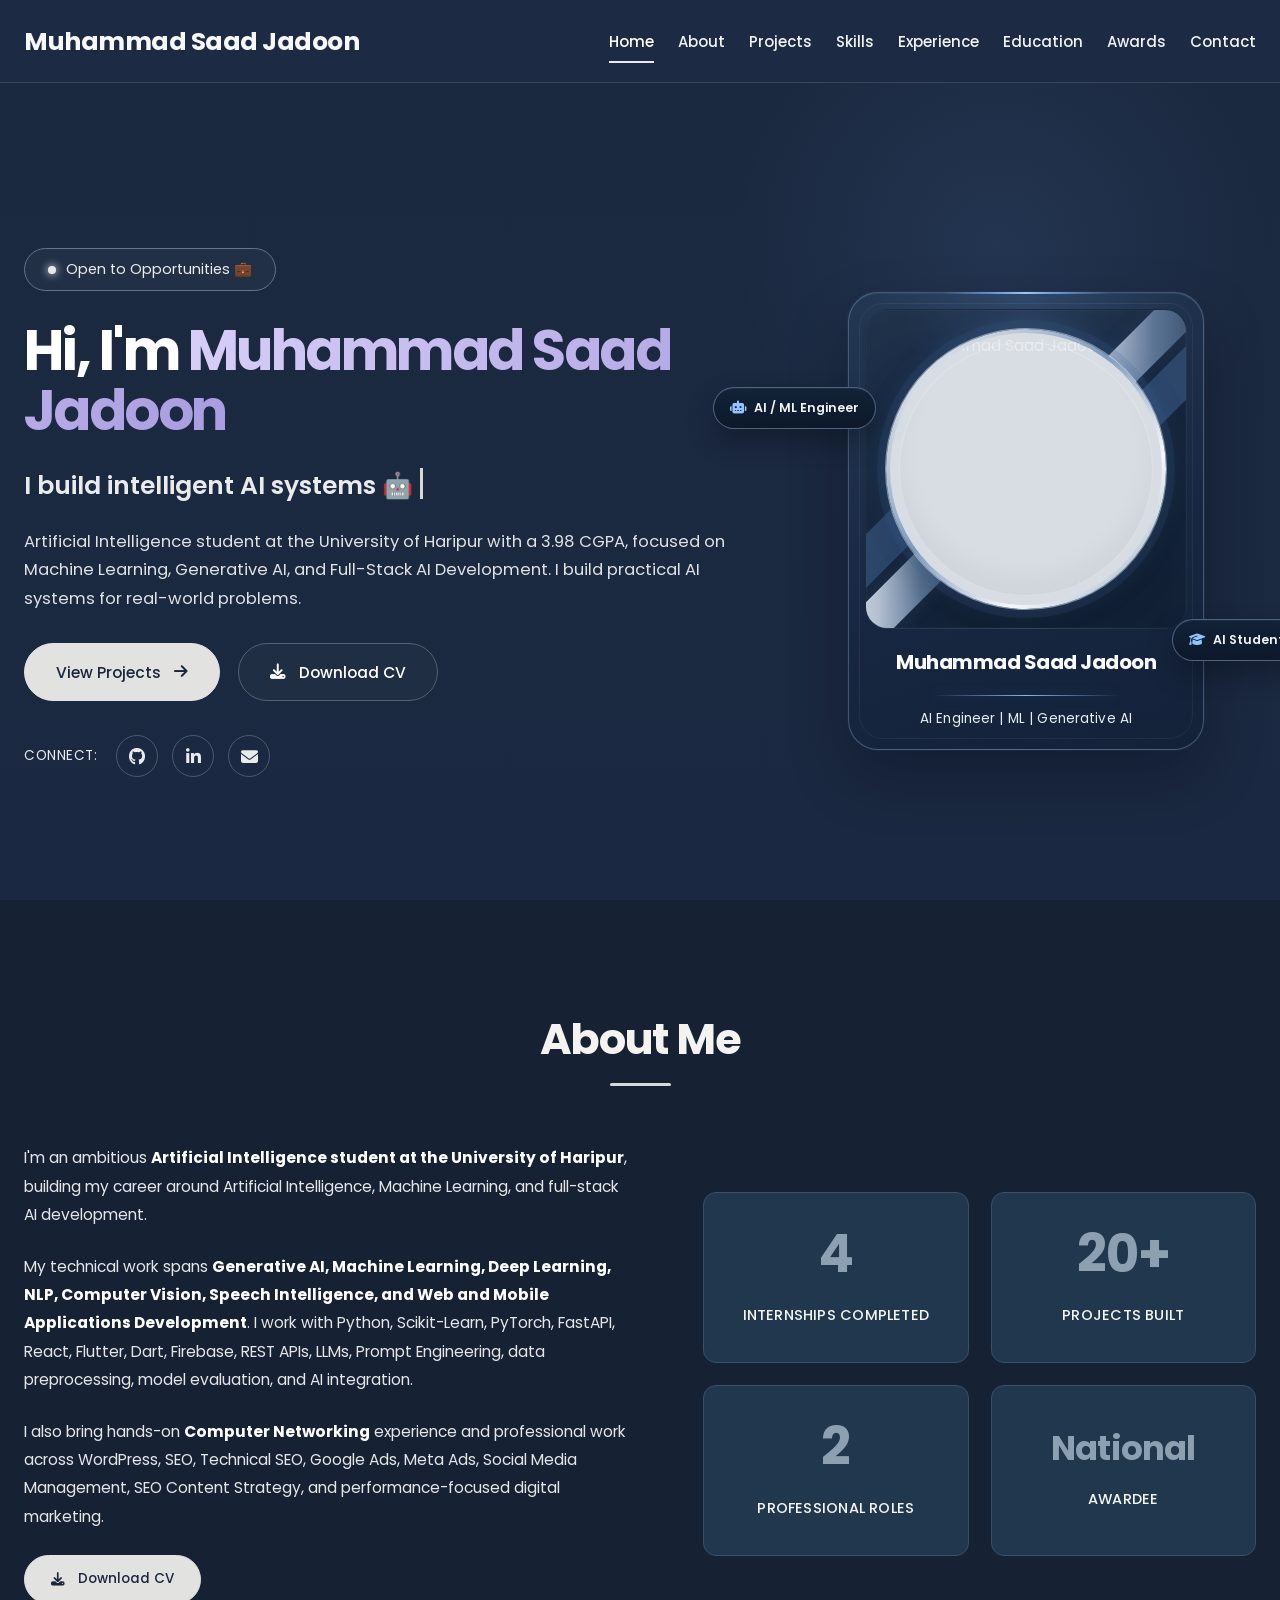
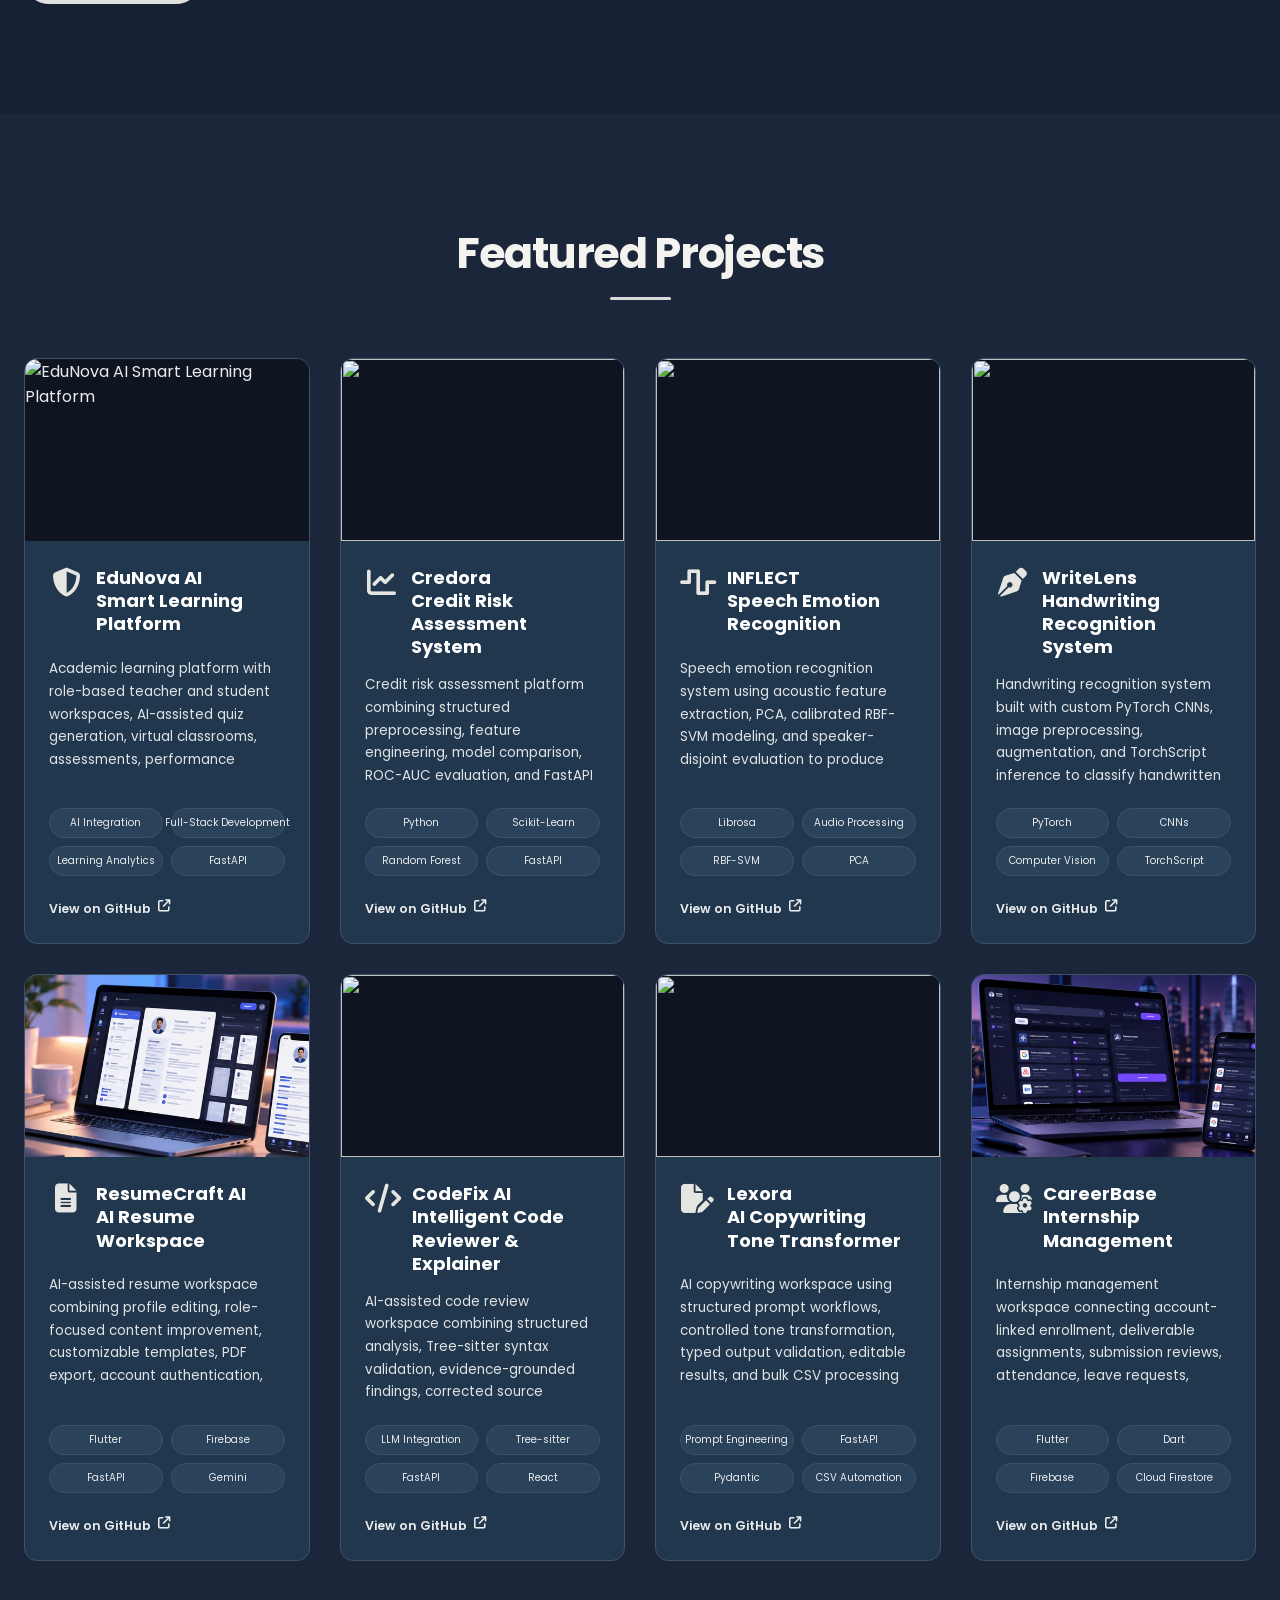
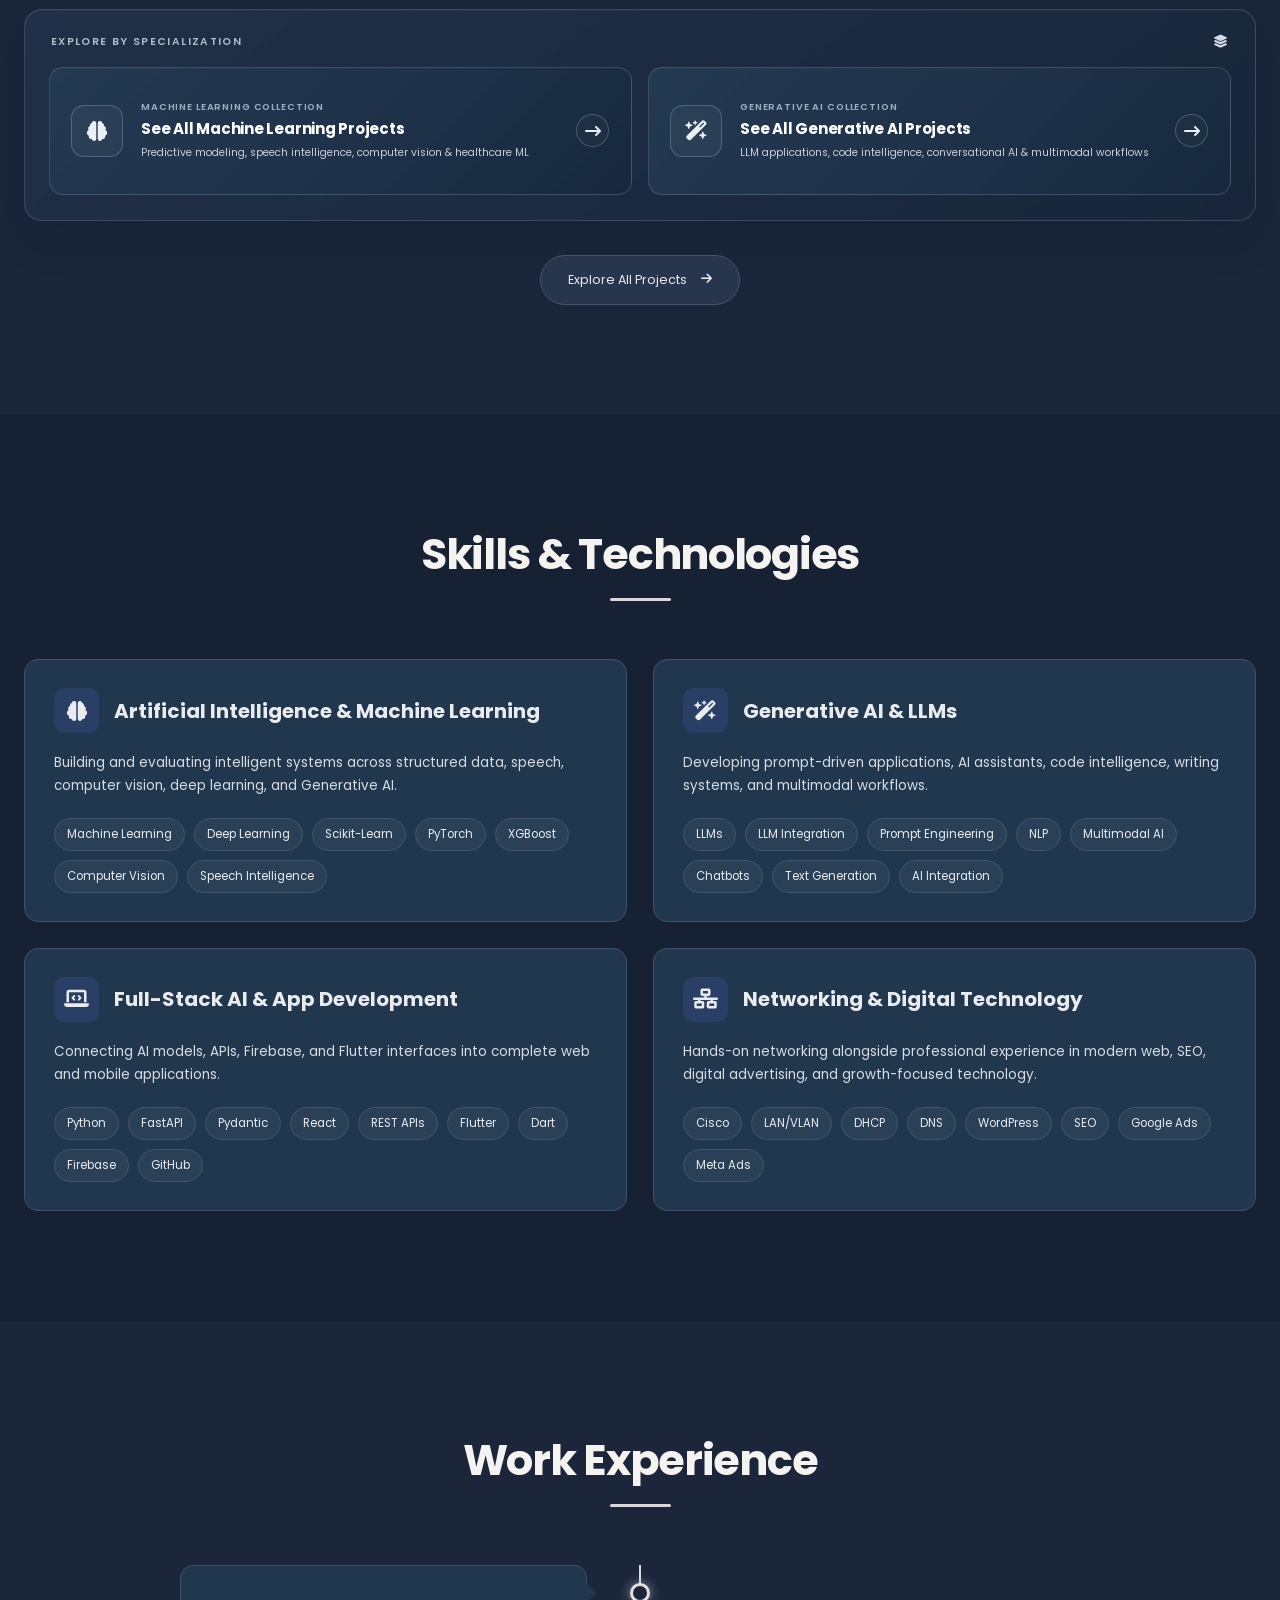
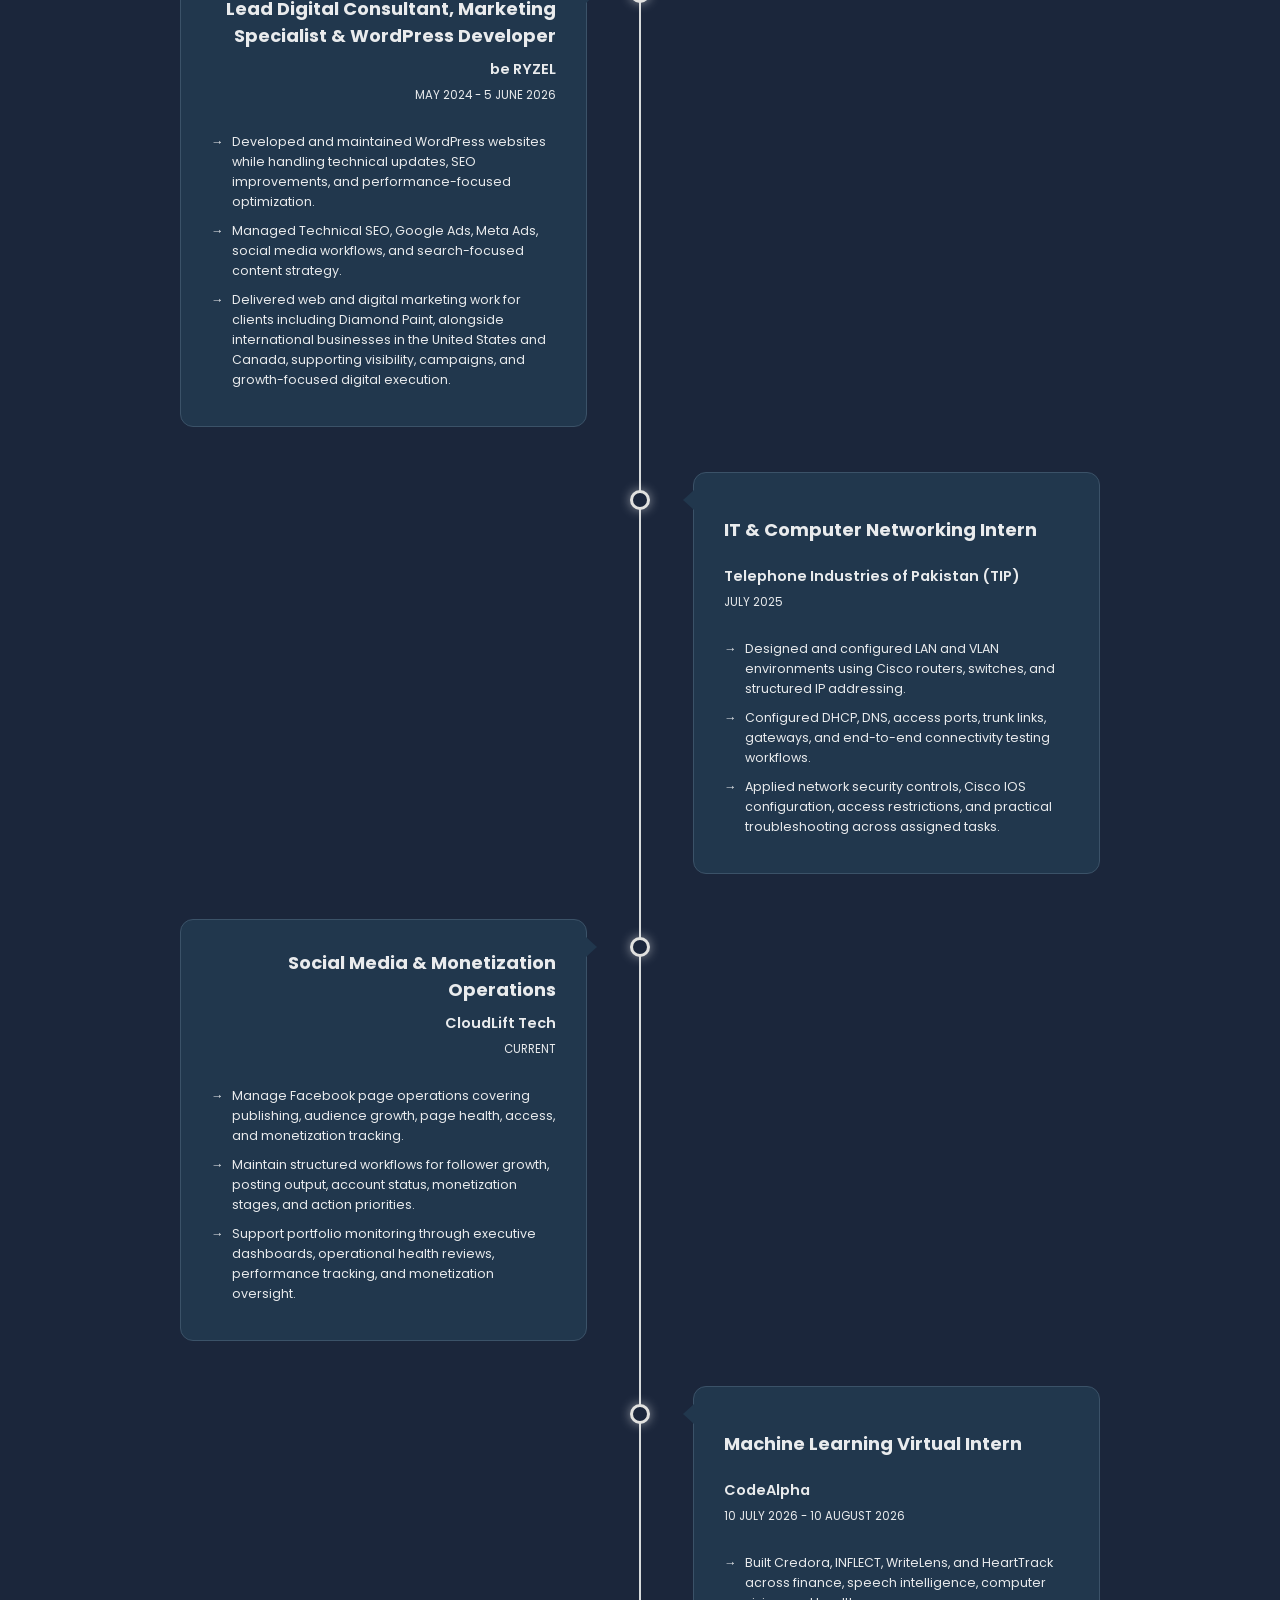
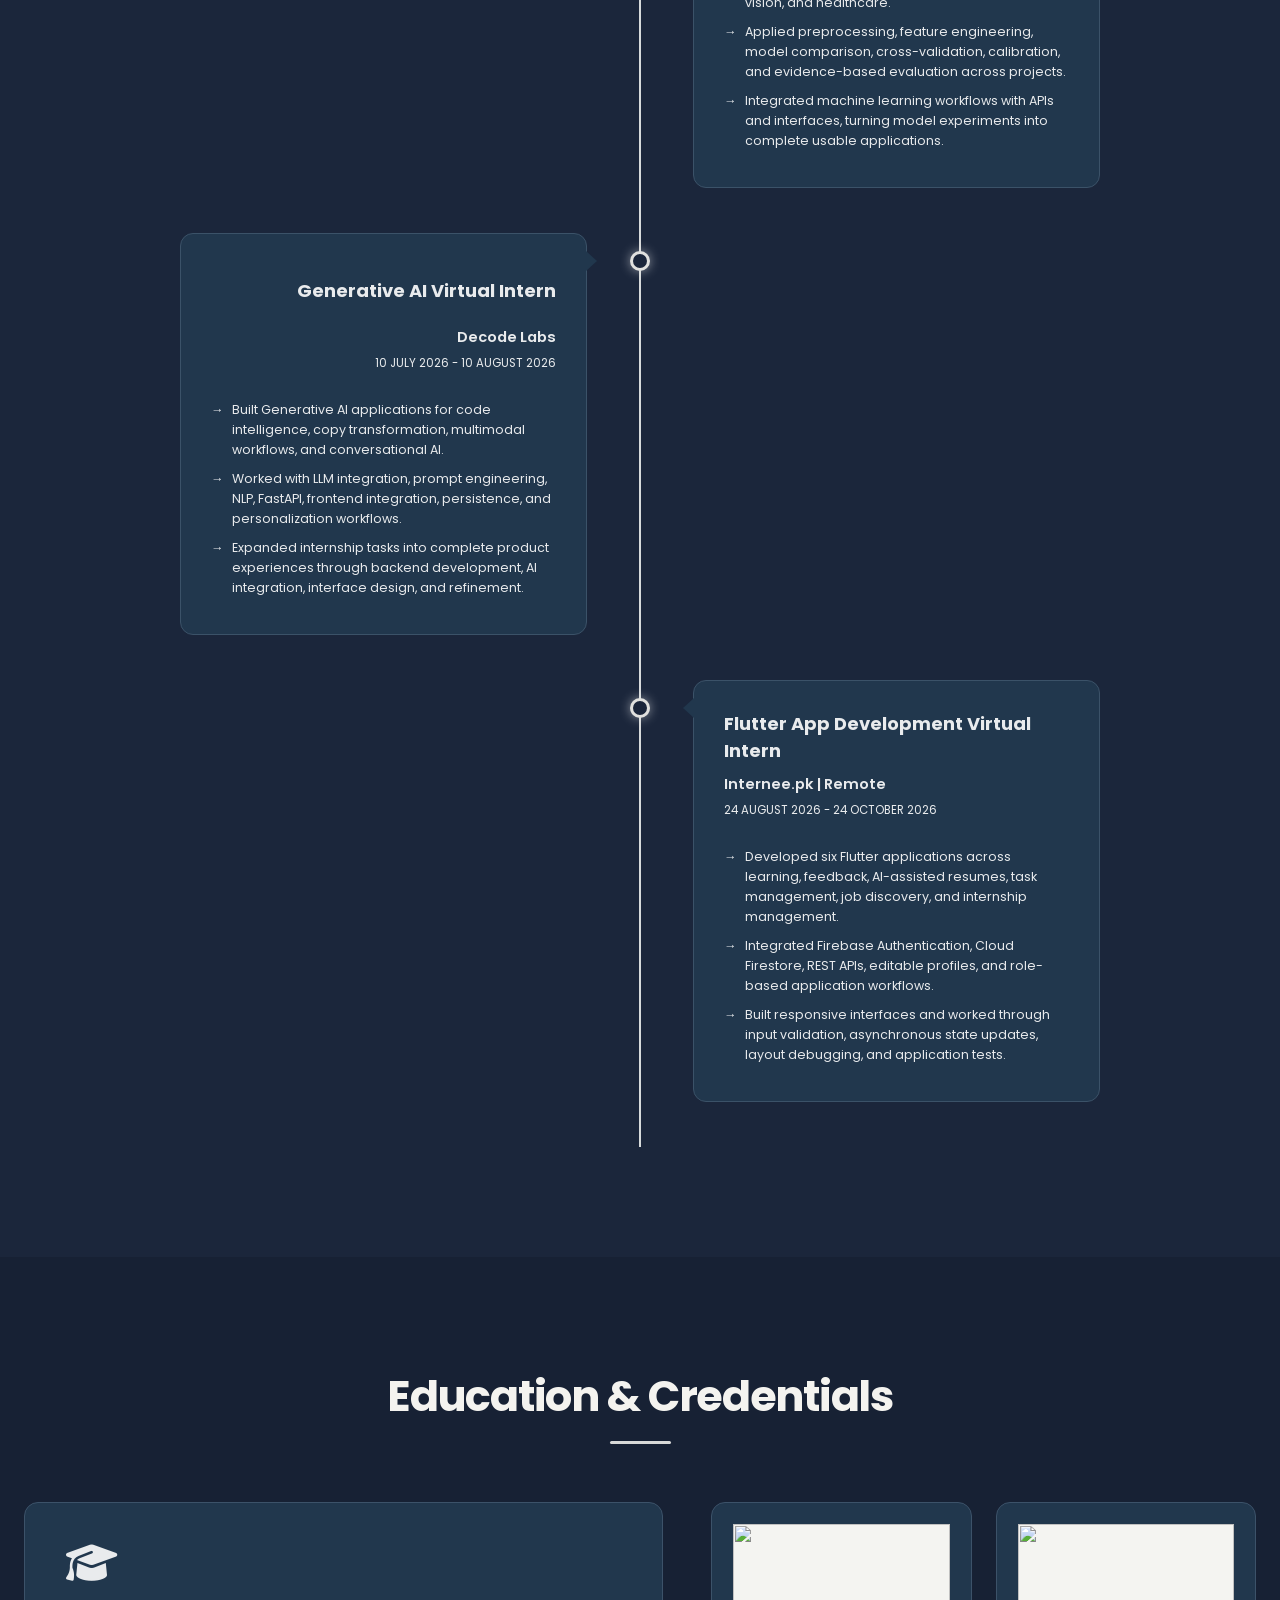
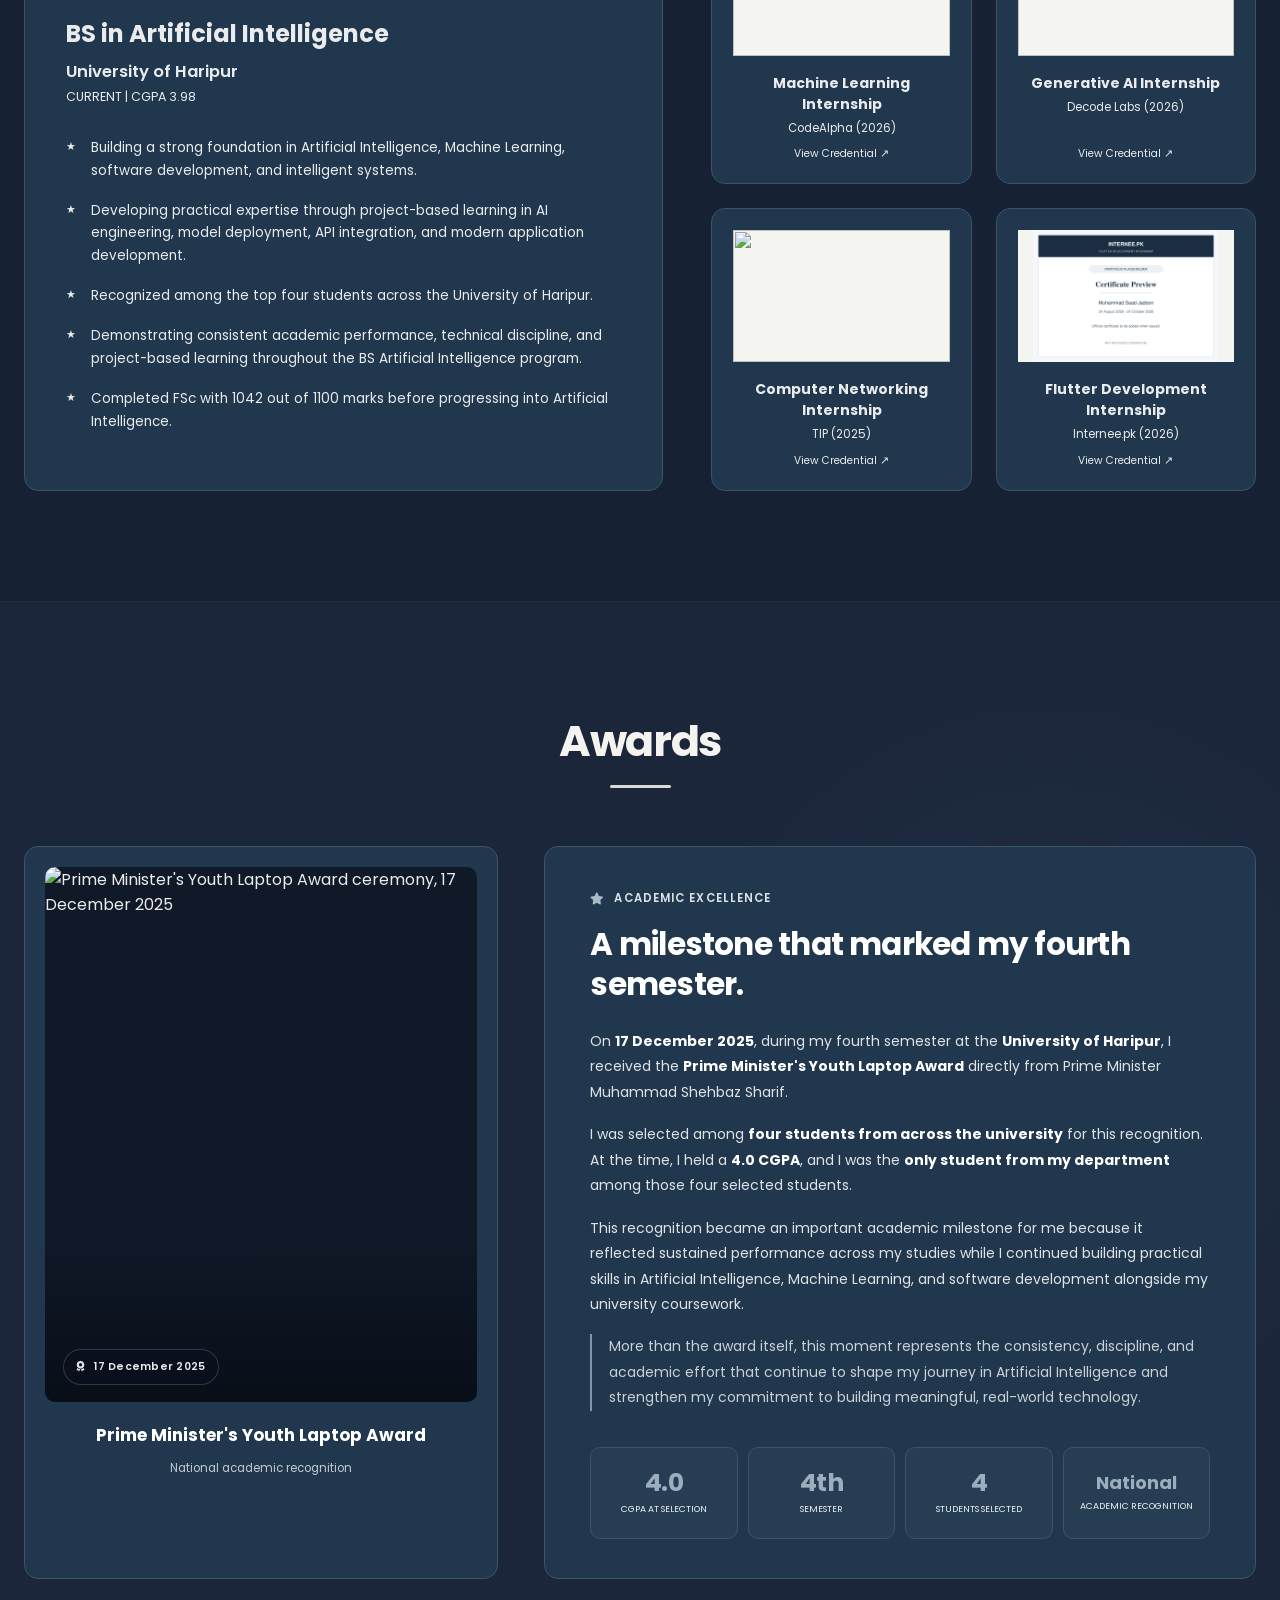
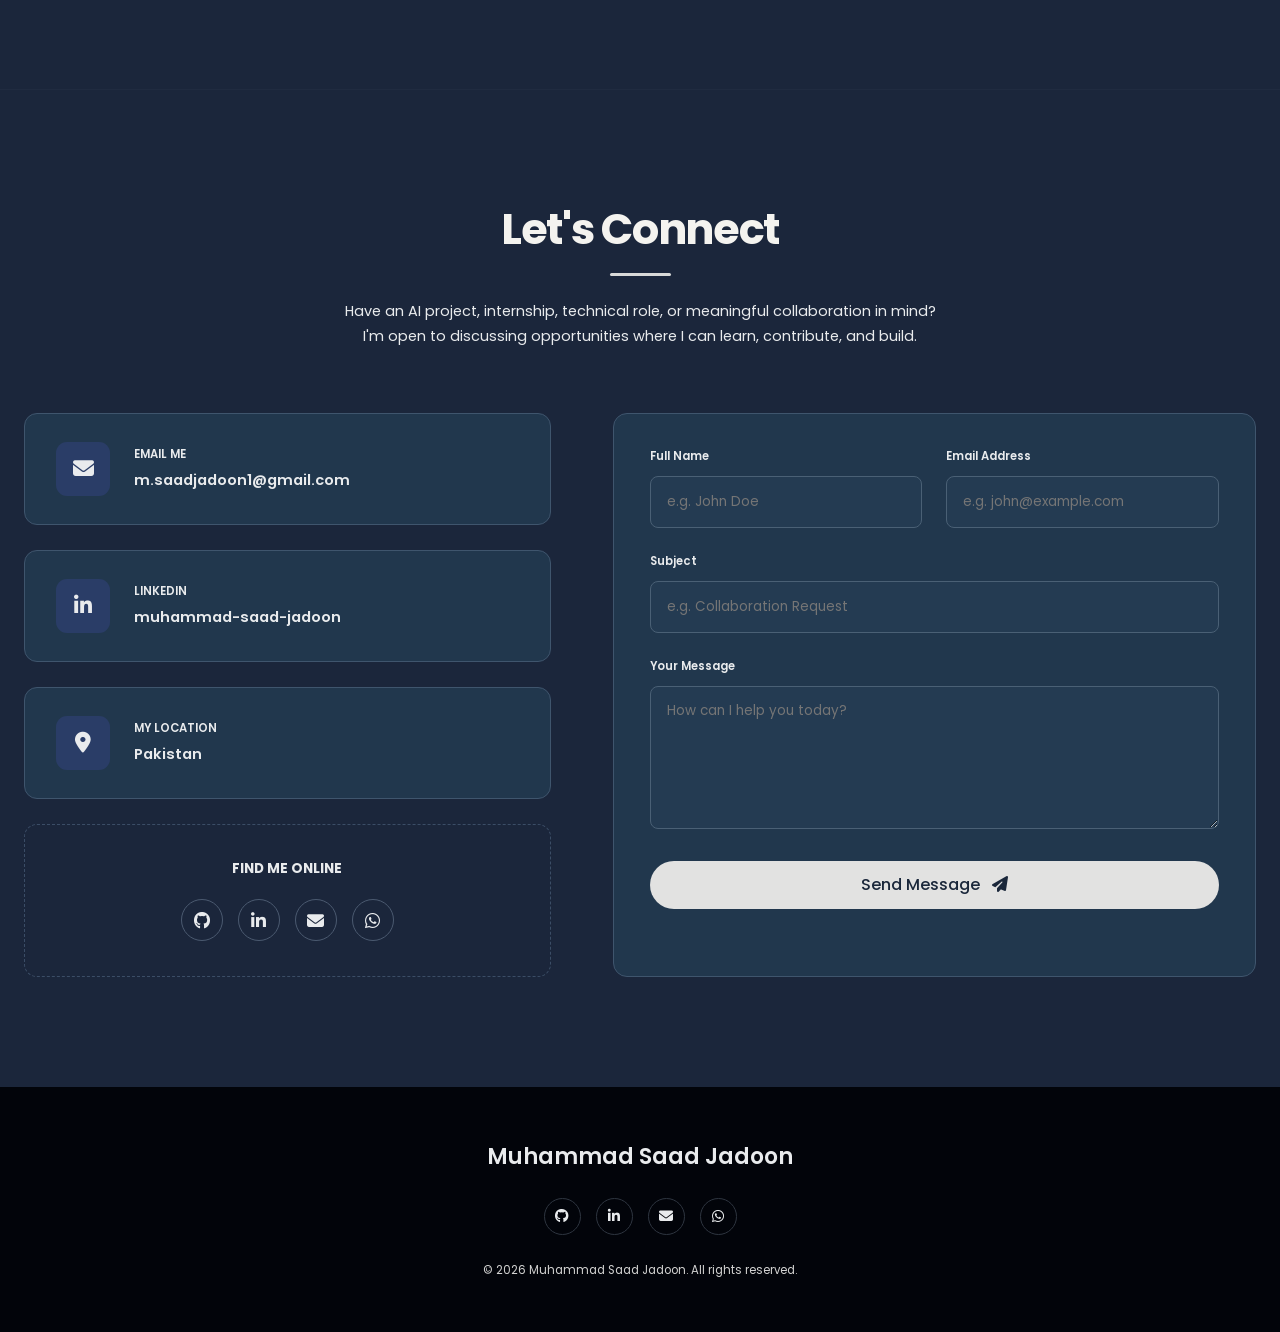
==== commit 8d1d75da: "Add files via upload" ====
--- a/index.html
+++ b/index.html
@@ -15,7 +15,7 @@
 <header class="navbar"><div class="container nav-inner"><a class="logo" href="#home">Muhammad Saad Jadoon</a><button class="nav-toggle" type="button" aria-label="Open navigation menu" aria-expanded="false"><i class="fa-solid fa-bars"></i></button><nav class="nav-links"><a href="#home">Home</a><a href="#about">About</a><a href="#projects">Projects</a><a href="#skills">Skills</a><a href="#experience">Experience</a><a href="#education">Education</a><a href="#awards">Awards</a><a href="#contact">Contact</a></nav></div></header>
 <main>
 <section class="home" id="home"><div class="container home-grid"><div class="home-copy reveal"><div class="opportunity"><span class="light"></span> Open to Opportunities 💼</div><h1>Hi, I'm <span class="name">Muhammad<br class="mobile-name-break"/> Saad<br class="desktop-name-break"/> Jadoon</span></h1><div class="typed-line"><span id="typed"></span><span class="cursor"></span></div><p>Artificial Intelligence student at the University of Haripur with a 3.98 CGPA, focused on Machine Learning, Generative AI, and Full-Stack AI Development. I build practical AI systems for real-world problems.</p><div class="home-actions"><a class="btn light" href="#projects">View Projects <i class="fa-solid fa-arrow-right"></i></a><a class="btn outline" download="" href="Muhammad_Saad_Jadoon_CV.pdf"><i class="fa-solid fa-download"></i> Download CV</a></div><div class="connect-row"><span class="label">CONNECT:</span><a aria-label="GitHub" class="social-circle" href="https://github.com/muhammadsaadjadoon" rel="noopener noreferrer" target="_blank" title="GitHub"><i class="fa-brands fa-github"></i></a><a aria-label="LinkedIn" class="social-circle" href="https://www.linkedin.com/in/muhammad-saad-jadoon/" rel="noopener noreferrer" target="_blank" title="LinkedIn"><i class="fa-brands fa-linkedin-in"></i></a><a aria-label="Email" class="social-circle" href="mailto:m.saadjadoon1@gmail.com" title="Email"><i class="fa-solid fa-envelope"></i></a></div></div><div class="profile-card reveal"><span class="float-pill left"><i class="fa-solid fa-robot"></i> AI / ML Engineer</span><div class="portrait-stage"><div class="portrait-ring"><img alt="Muhammad Saad Jadoon" src="assets/profile.jpg" decoding="async"/></div></div><span class="float-pill right"><i class="fa-solid fa-graduation-cap"></i> AI Student</span><div class="profile-name">Muhammad Saad Jadoon</div><div class="profile-role">AI Engineer | ML | Generative AI</div></div></div></section>
-<section class="section alt about" id="about"><div class="container"><div class="section-head reveal"><h2>About Me</h2><div class="bar"></div></div><div class="about-grid"><div class="about-text reveal"><p>I'm an ambitious <strong>Artificial Intelligence student at the University of Haripur</strong>, building my career around Artificial Intelligence, Machine Learning, and full-stack AI development.</p><p>My technical work spans <strong>Generative AI, Machine Learning, Deep Learning, NLP, Computer Vision, Speech Intelligence, and web and mobile applications</strong>. I work with Python, Scikit-Learn, PyTorch, FastAPI, React, Flutter, Dart, Firebase, REST APIs, LLMs, Prompt Engineering, data preprocessing, model evaluation, and AI integration.</p><p>I also bring hands-on <strong>Computer Networking</strong> experience and professional work across WordPress, SEO, Technical SEO, Google Ads, Meta Ads, Social Media Management, SEO Content Strategy, and performance-focused digital marketing.</p><a class="btn light" download="" href="Muhammad_Saad_Jadoon_CV.pdf"><i class="fa-solid fa-download"></i> Download CV</a></div><div class="stat-grid reveal"><div class="stat-card"><div><strong>4</strong><span>Internships Completed</span></div></div><div class="stat-card"><div><strong>20+</strong><span>Projects Built</span></div></div><div class="stat-card"><div><strong>2</strong><span>Professional Roles</span></div></div><div class="stat-card stat-card-text"><div><strong>National</strong><span>Awardee</span></div></div></div></div></div></section>
+<section class="section alt about" id="about"><div class="container"><div class="section-head reveal"><h2>About Me</h2><div class="bar"></div></div><div class="about-grid"><div class="about-text reveal"><p>I'm an ambitious <strong>Artificial Intelligence student at the University of Haripur</strong>, building my career around Artificial Intelligence, Machine Learning, and full-stack AI development.</p><p>My technical work spans <strong>Generative AI, Machine Learning, Deep Learning, NLP, Computer Vision, Speech Intelligence, and Web and Mobile Applications Development</strong>. I work with Python, Scikit-Learn, PyTorch, FastAPI, React, Flutter, Dart, Firebase, REST APIs, LLMs, Prompt Engineering, data preprocessing, model evaluation, and AI integration.</p><p>I also bring hands-on <strong>Computer Networking</strong> experience and professional work across WordPress, SEO, Technical SEO, Google Ads, Meta Ads, Social Media Management, SEO Content Strategy, and performance-focused digital marketing.</p><a class="btn light" download="" href="Muhammad_Saad_Jadoon_CV.pdf"><i class="fa-solid fa-download"></i> Download CV</a></div><div class="stat-grid reveal"><div class="stat-card"><div><strong>4</strong><span>Internships Completed</span></div></div><div class="stat-card"><div><strong>20+</strong><span>Projects Built</span></div></div><div class="stat-card"><div><strong>2</strong><span>Professional Roles</span></div></div><div class="stat-card stat-card-text"><div><strong>National</strong><span>Awardee</span></div></div></div></div></div></section>
 <section class="section" id="projects"><div class="container"><div class="section-head reveal"><h2>Featured Projects</h2><div class="bar"></div></div><div class="project-grid"><article class="project-card reveal"><div class="project-thumb"><img loading="lazy" decoding="async" alt="EduNova AI Smart Learning Platform" src="assets/edunova.webp"/></div><div class="project-body"><div class="project-title"><i class="fa-solid fa-shield-halved"></i><h3><span>EduNova AI</span><span>Smart Learning</span><span>Platform</span></h3></div><p>Academic learning platform with role-based teacher and student workspaces, AI-assisted quiz generation, virtual classrooms, assessments, performance analytics, and structured revision tools for learning.</p><div class="tags"><span>AI Integration</span><span>Full-Stack Development</span><span>Learning Analytics</span><span>FastAPI</span></div><a class="card-link" href="https://github.com/muhammadsaadjadoon/EduNova-AI" target="_blank">View on GitHub <i class="fa-solid fa-arrow-up-right-from-square"></i></a></div></article><article class="project-card reveal"><div class="project-thumb"><img loading="lazy" decoding="async" src="assets/credora.webp"/></div><div class="project-body"><div class="project-title"><i class="fa-solid fa-chart-line"></i><h3><span>Credora</span><span>Credit Risk</span><span>Assessment System</span></h3></div><p>Credit risk assessment platform combining structured preprocessing, feature engineering, model comparison, ROC-AUC evaluation, and FastAPI inference to deliver consistent, interpretable applicant risk predictions.</p><div class="tags"><span>Python</span><span>Scikit-Learn</span><span>Random Forest</span><span>FastAPI</span></div><a class="card-link" href="https://github.com/muhammadsaadjadoon/CodeAlpha_Tasks/tree/main/CodeAlpha_Credit%20Scoring%20Model" target="_blank">View on GitHub <i class="fa-solid fa-arrow-up-right-from-square"></i></a></div></article><article class="project-card reveal"><div class="project-thumb"><img loading="lazy" decoding="async" src="assets/inflect.webp"/></div><div class="project-body"><div class="project-title"><i class="fa-solid fa-wave-square"></i><h3><span>INFLECT</span><span>Speech Emotion</span><span>Recognition</span></h3></div><p>Speech emotion recognition system using acoustic feature extraction, PCA, calibrated RBF-SVM modeling, and speaker-disjoint evaluation to produce reliable emotion probability estimates from audio.</p><div class="tags"><span>Librosa</span><span>Audio Processing</span><span>RBF-SVM</span><span>PCA</span></div><a class="card-link" href="https://github.com/muhammadsaadjadoon/CodeAlpha_Tasks/tree/main/CodeAlpha_Emotion%20Recognition%20from%20Speech" target="_blank">View on GitHub <i class="fa-solid fa-arrow-up-right-from-square"></i></a></div></article><article class="project-card reveal"><div class="project-thumb"><img loading="lazy" decoding="async" src="assets/writelens.webp"/></div><div class="project-body"><div class="project-title"><i class="fa-solid fa-pen-nib"></i><h3><span>WriteLens</span><span>Handwriting</span><span>Recognition System</span></h3></div><p>Handwriting recognition system built with custom PyTorch CNNs, image preprocessing, augmentation, and TorchScript inference to classify handwritten digits and characters accurately across standard datasets.</p><div class="tags"><span>PyTorch</span><span>CNNs</span><span>Computer Vision</span><span>TorchScript</span></div><a class="card-link" href="https://github.com/muhammadsaadjadoon/CodeAlpha_Tasks/tree/main/CodeAlpha_Handwritten%20Character%20Recognition" target="_blank">View on GitHub <i class="fa-solid fa-arrow-up-right-from-square"></i></a></div></article><article class="project-card reveal mobile-project-card"><div class="project-thumb"><img loading="lazy" decoding="async" width="1200" height="675" alt="ResumeCraft AI illustrative mobile application cover" src="assets/images/mobile/resumecraft-ai.webp"/></div><div class="project-body"><div class="project-title"><i class="fa-solid fa-file-lines" aria-hidden="true"></i><h3><span>ResumeCraft AI</span><span>AI Resume</span><span>Workspace</span></h3></div><p>AI-assisted resume workspace combining profile editing, role-focused content improvement, customizable templates, PDF export, account authentication, and cloud synchronization through application workflows.</p><div class="tags"><span>Flutter</span><span>Firebase</span><span>FastAPI</span><span>Gemini</span></div><a class="card-link" href="https://github.com/muhammadsaadjadoon/ResumeCraft-AI" target="_blank" rel="noopener noreferrer">View on GitHub <i class="fa-solid fa-arrow-up-right-from-square" aria-hidden="true"></i></a></div></article><article class="project-card reveal"><div class="project-thumb"><img loading="lazy" decoding="async" src="assets/codefix.webp"/></div><div class="project-body"><div class="project-title"><i class="fa-solid fa-code"></i><h3><span>CodeFix AI</span><span>Intelligent Code</span><span>Reviewer &amp; Explainer</span></h3></div><p>AI-assisted code review workspace combining structured analysis, Tree-sitter syntax validation, evidence-grounded findings, corrected source guidance, and clear technical explanations for practical software review.</p><div class="tags"><span>LLM Integration</span><span>Tree-sitter</span><span>FastAPI</span><span>React</span></div><a class="card-link" href="https://github.com/muhammadsaadjadoon/DecodeLabs_Tasks/tree/main/DecodeLab-Intelligent%20Code%20Reviewer%20and%20Explainer" target="_blank">View on GitHub <i class="fa-solid fa-arrow-up-right-from-square"></i></a></div></article><article class="project-card reveal"><div class="project-thumb"><img loading="lazy" decoding="async" src="assets/lexora.webp"/></div><div class="project-body"><div class="project-title"><i class="fa-solid fa-file-pen"></i><h3><span>Lexora</span><span>AI Copywriting</span><span>Tone Transformer</span></h3></div><p>AI copywriting workspace using structured prompt workflows, controlled tone transformation, typed output validation, editable results, and bulk CSV processing for consistent reusable marketing content.</p><div class="tags"><span>Prompt Engineering</span><span>FastAPI</span><span>Pydantic</span><span>CSV Automation</span></div><a class="card-link" href="https://github.com/muhammadsaadjadoon/DecodeLabs_Tasks/tree/main/DecodeLabs%20-%20Automated%20Copywriting%20Tone%20Transformer" target="_blank">View on GitHub <i class="fa-solid fa-arrow-up-right-from-square"></i></a></div></article><article class="project-card reveal mobile-project-card"><div class="project-thumb"><img loading="lazy" decoding="async" width="1200" height="675" alt="CareerBase illustrative mobile application cover" src="assets/images/mobile/careerbase.webp"/></div><div class="project-body"><div class="project-title"><i class="fa-solid fa-users-gear" aria-hidden="true"></i><h3><span>CareerBase</span><span>Internship</span><span>Management</span></h3></div><p>Internship management workspace connecting account-linked enrollment, deliverable assignments, submission reviews, attendance, leave requests, announcements, and progress through role-based Firebase workflows.</p><div class="tags"><span>Flutter</span><span>Dart</span><span>Firebase</span><span>Cloud Firestore</span></div><a class="card-link" href="https://github.com/muhammadsaadjadoon?tab=repositories&amp;q=CareerBase" target="_blank" rel="noopener noreferrer">View on GitHub <i class="fa-solid fa-arrow-up-right-from-square" aria-hidden="true"></i></a></div></article></div><div aria-label="Explore project collections" class="project-collections reveal">
 <div class="project-collections-label">
 <span>Explore by specialization</span>
@@ -53,7 +53,6 @@
 <div class="bar"></div>
 </div>
 <div class="timeline experience-balanced">
-<div class="timeline-item reveal"><span class="timeline-dot"></span><div class="timeline-card"><h3>Flutter App Development Virtual Intern</h3><div class="org">Internee.pk | Remote</div><div class="date">24 August 2026 - 24 October 2026</div><ul><li>Developed six Flutter applications across learning, feedback, AI-assisted resumes, task management, job discovery, and internship management.</li><li>Integrated Firebase Authentication, Cloud Firestore, REST APIs, editable profiles, and role-based application workflows.</li><li>Built responsive interfaces and worked through input validation, asynchronous state updates, layout debugging, and application tests.</li></ul></div></div>
 <div class="timeline-item reveal">
 <span class="timeline-dot"></span>
 <div class="timeline-card">
@@ -119,6 +118,7 @@
 </ul>
 </div>
 </div>
+<div class="timeline-item reveal"><span class="timeline-dot"></span><div class="timeline-card"><h3>Flutter App Development Virtual Intern</h3><div class="org">Internee.pk | Remote</div><div class="date">24 August 2026 - 24 October 2026</div><ul><li>Developed six Flutter applications across learning, feedback, AI-assisted resumes, task management, job discovery, and internship management.</li><li>Integrated Firebase Authentication, Cloud Firestore, REST APIs, editable profiles, and role-based application workflows.</li><li>Built responsive interfaces and worked through input validation, asynchronous state updates, layout debugging, and application tests.</li></ul></div></div>
 </div>
 </div>
 </section>
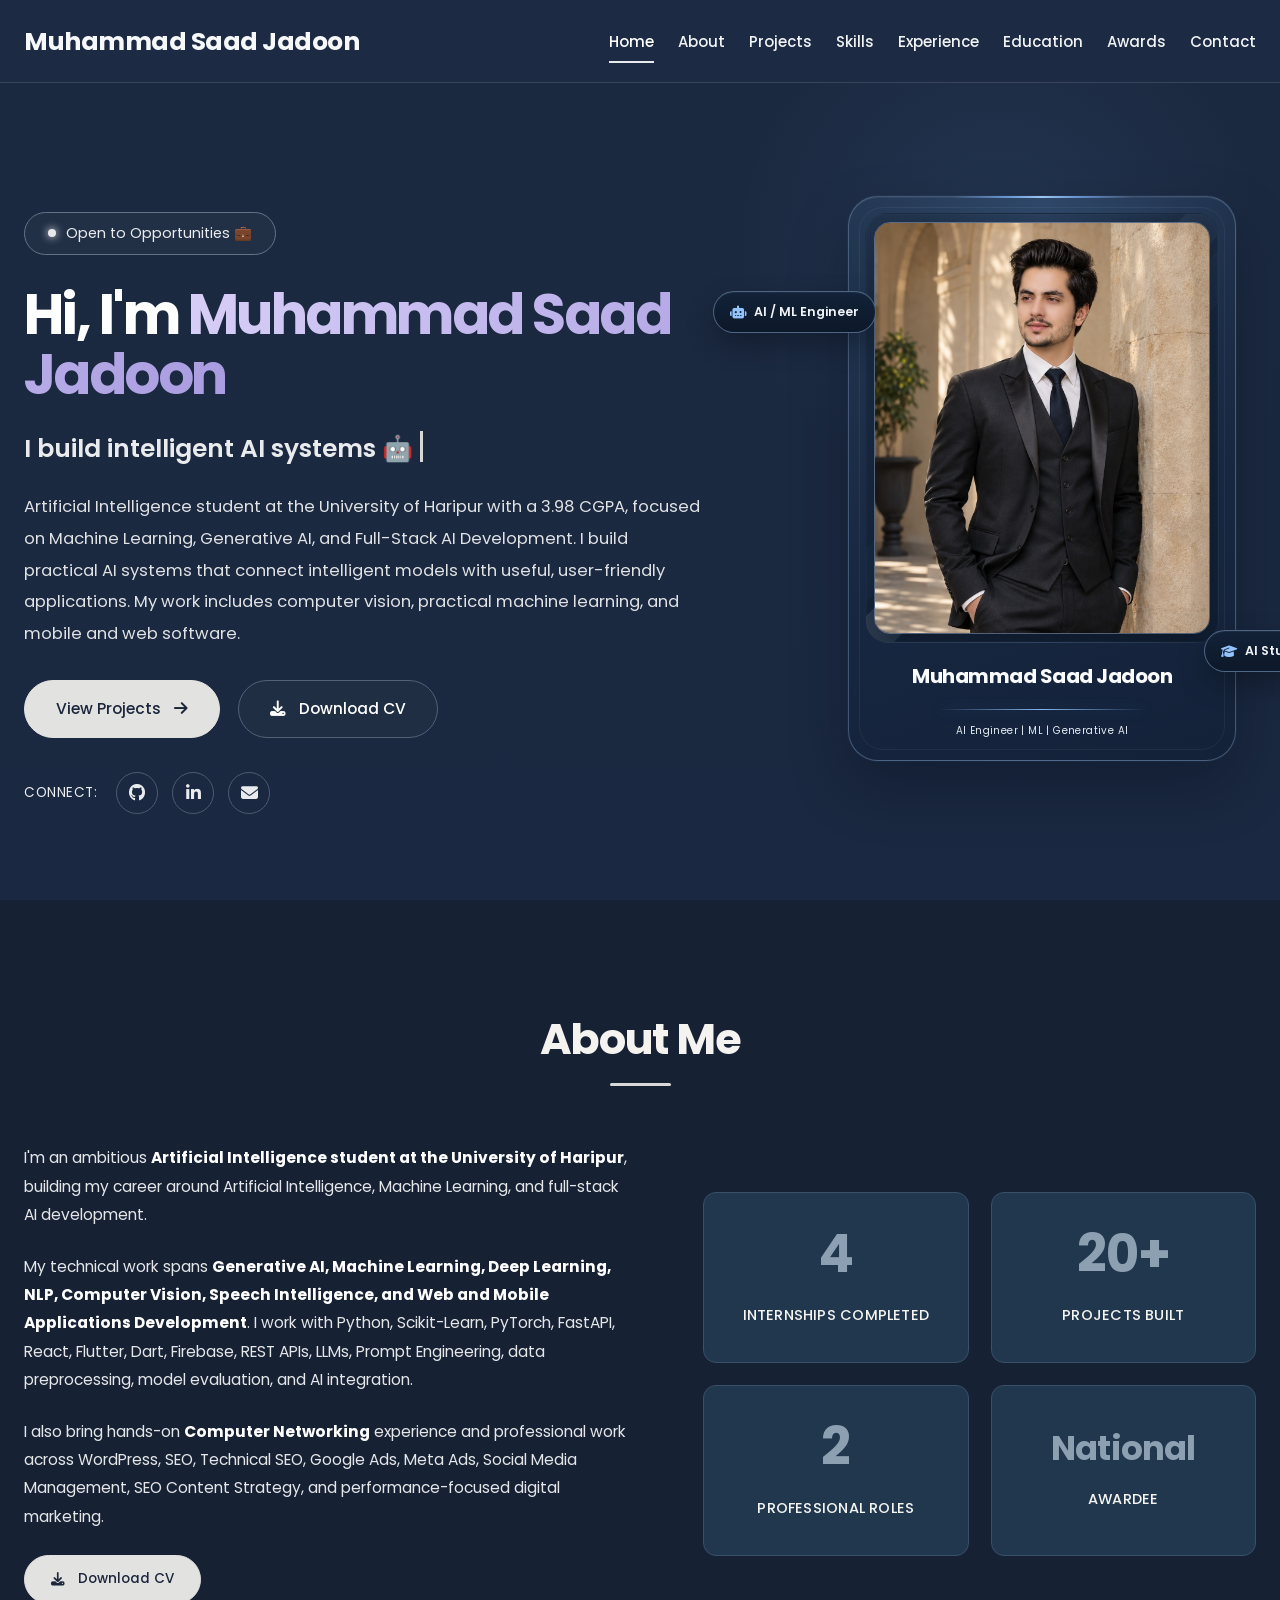
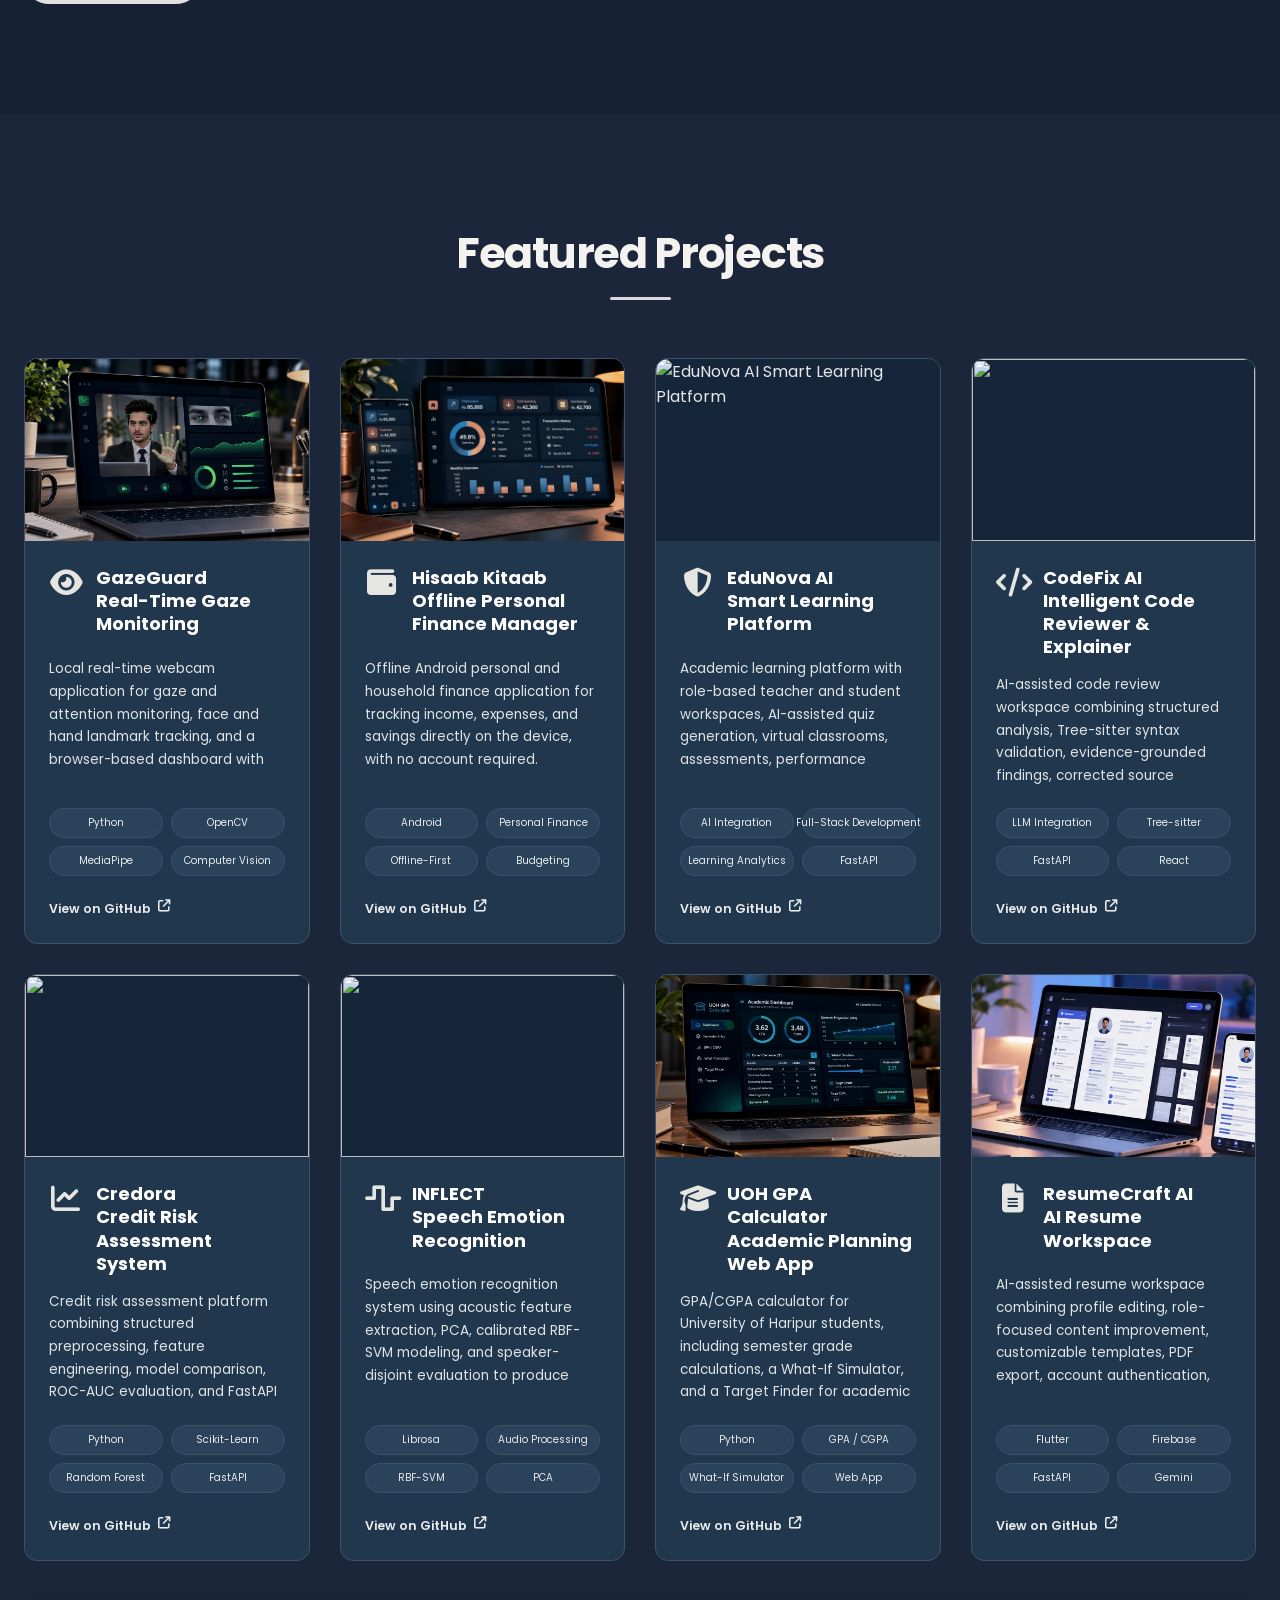
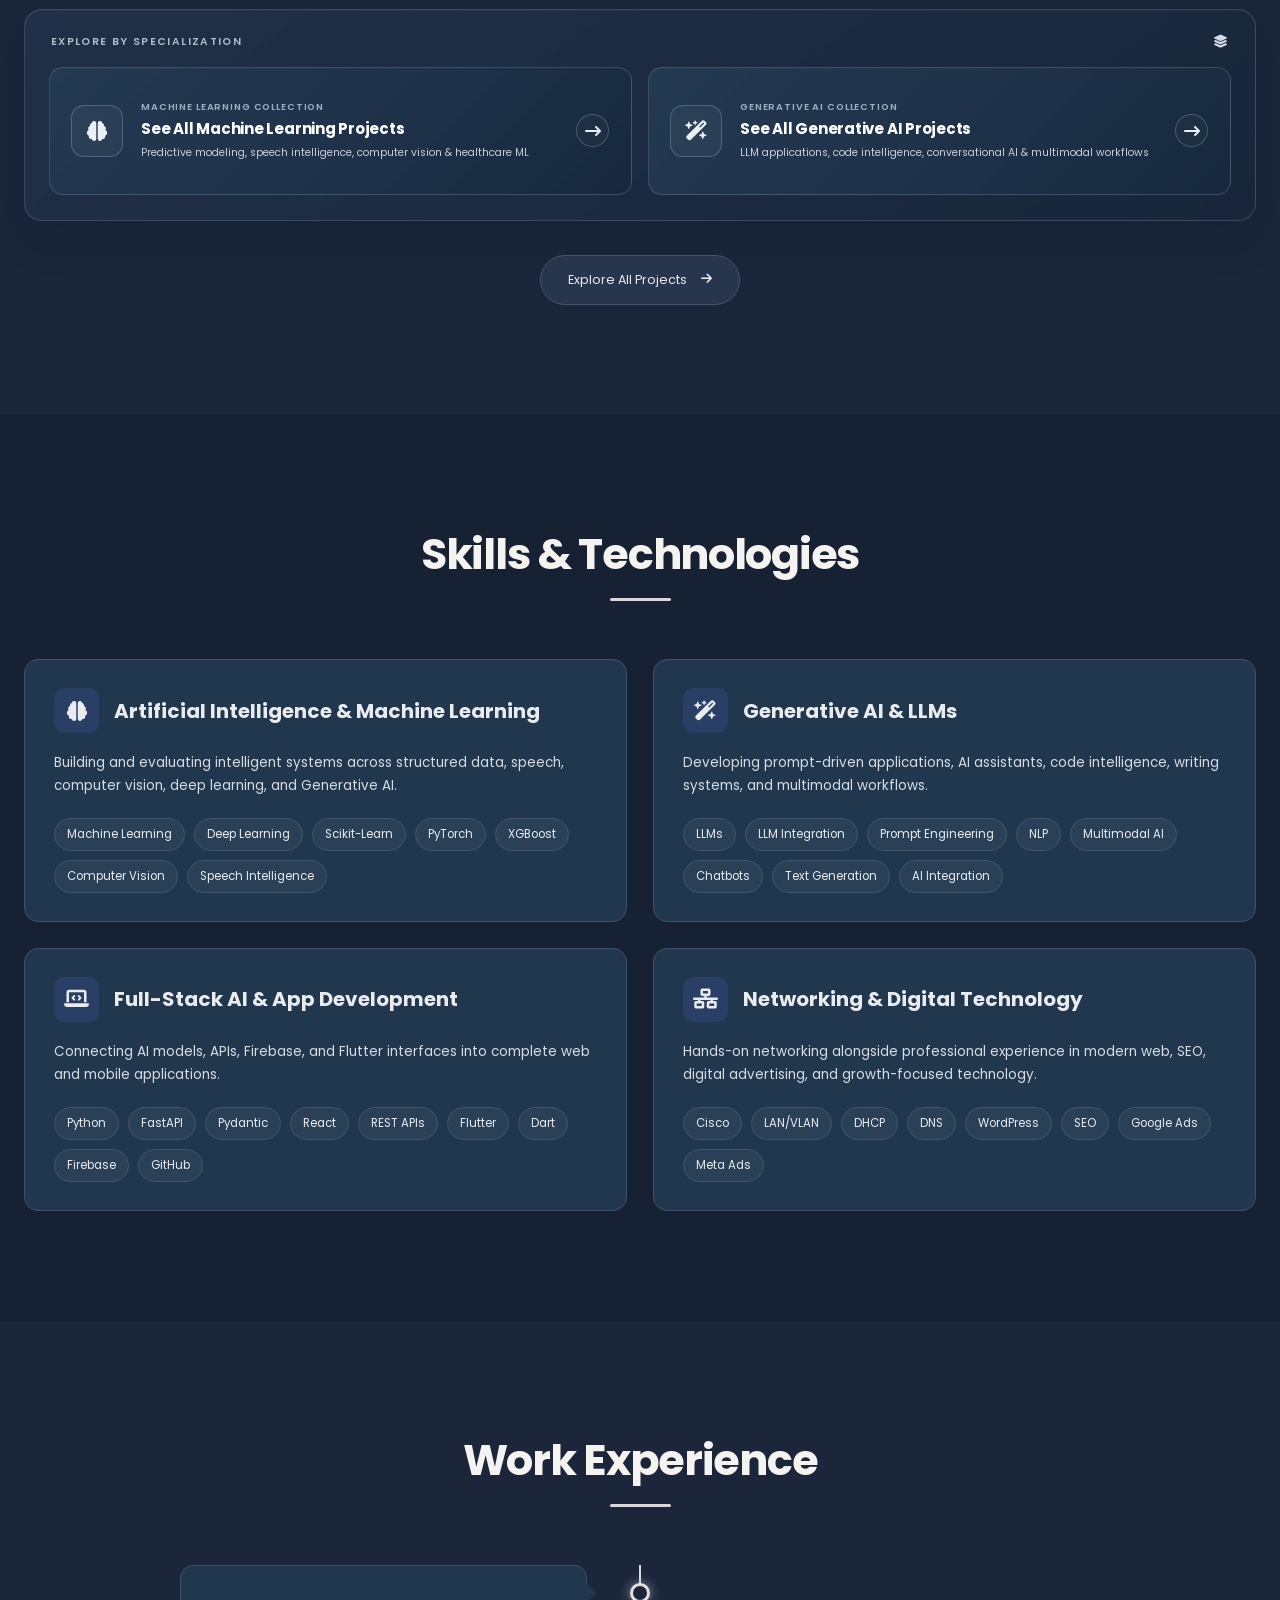
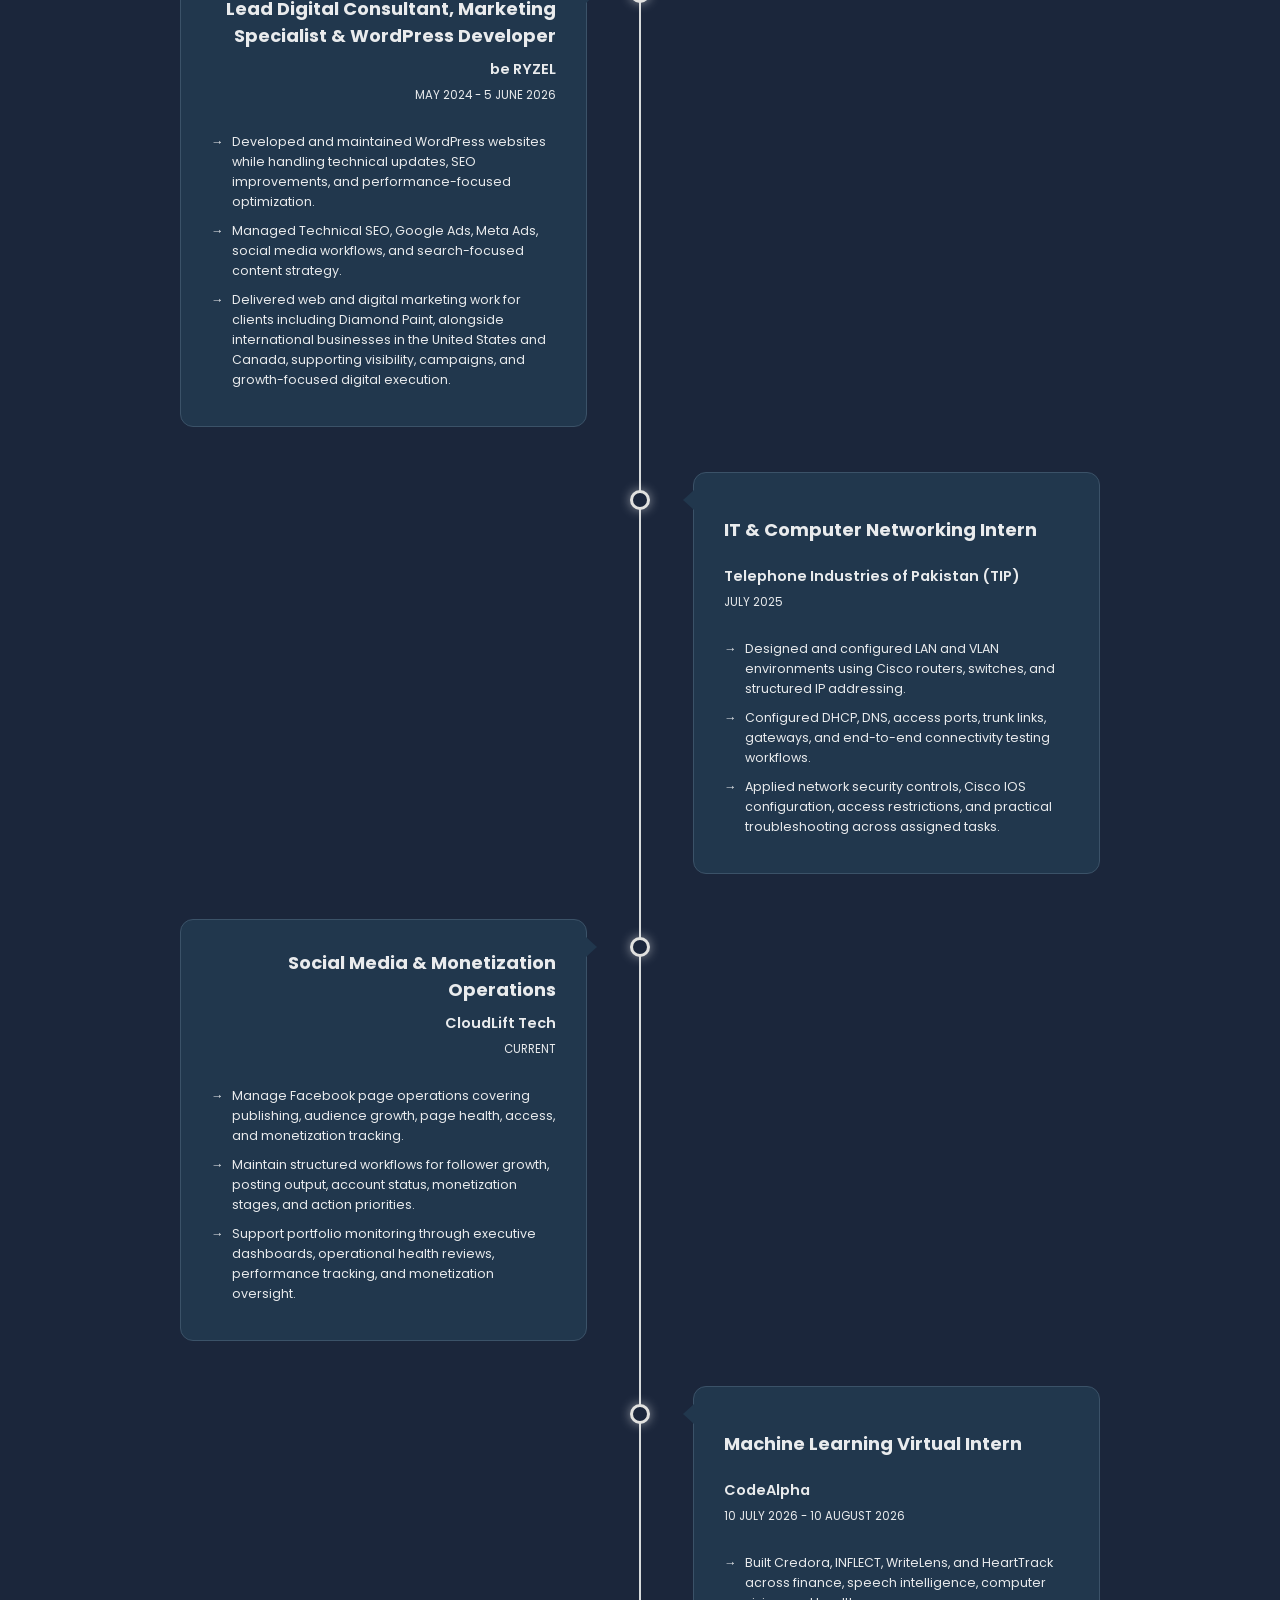
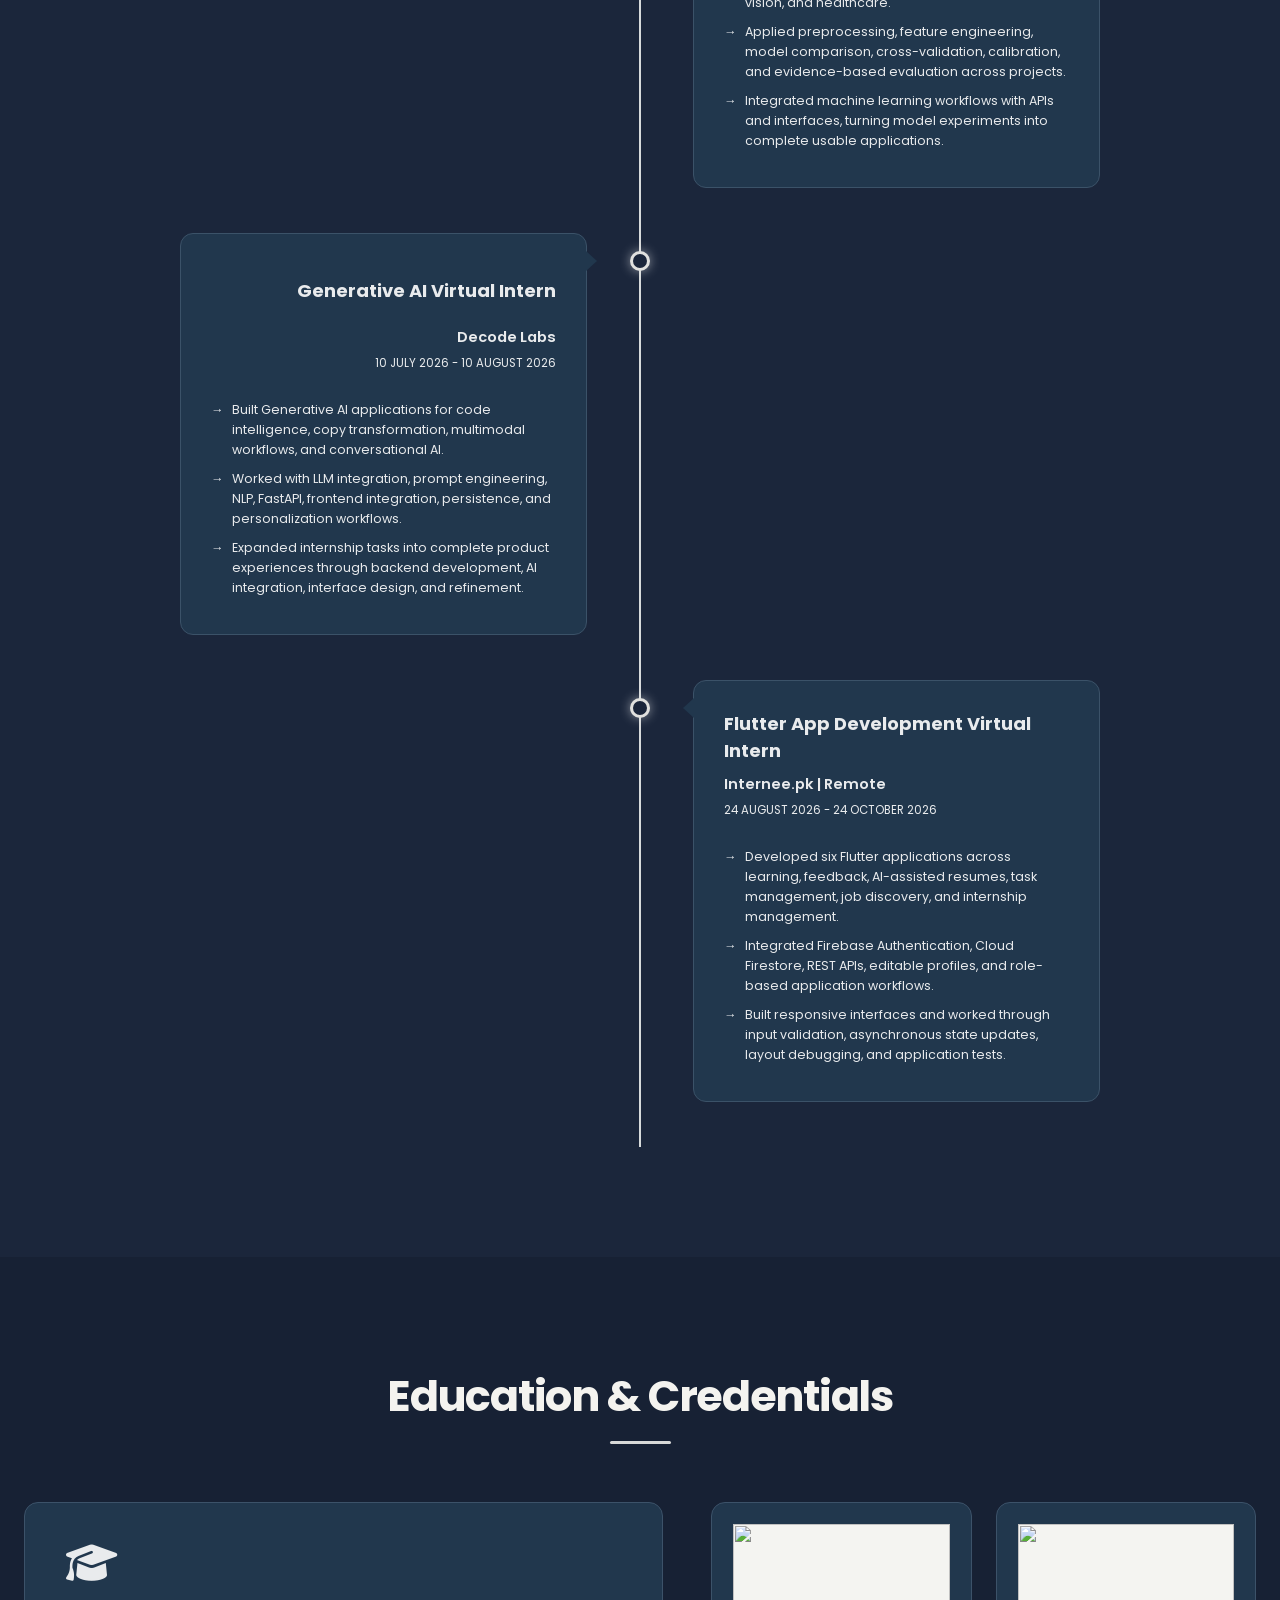
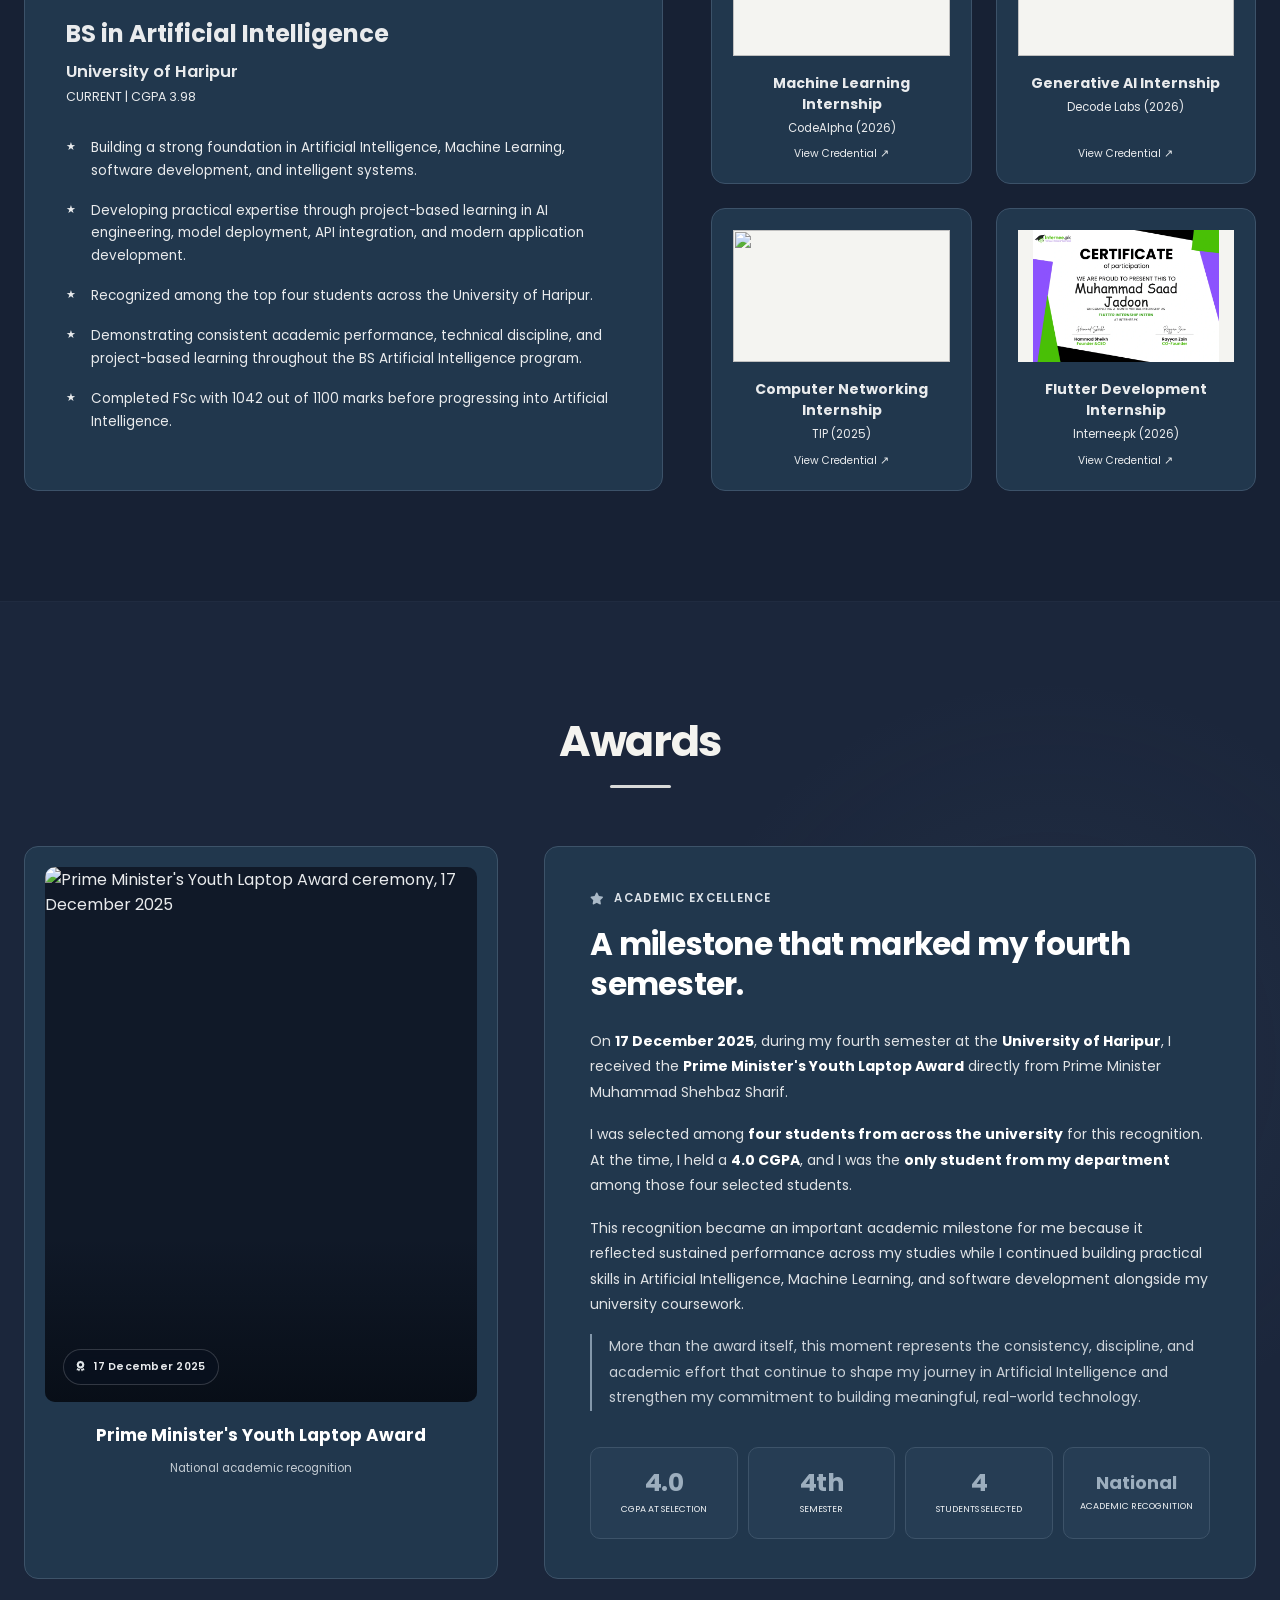
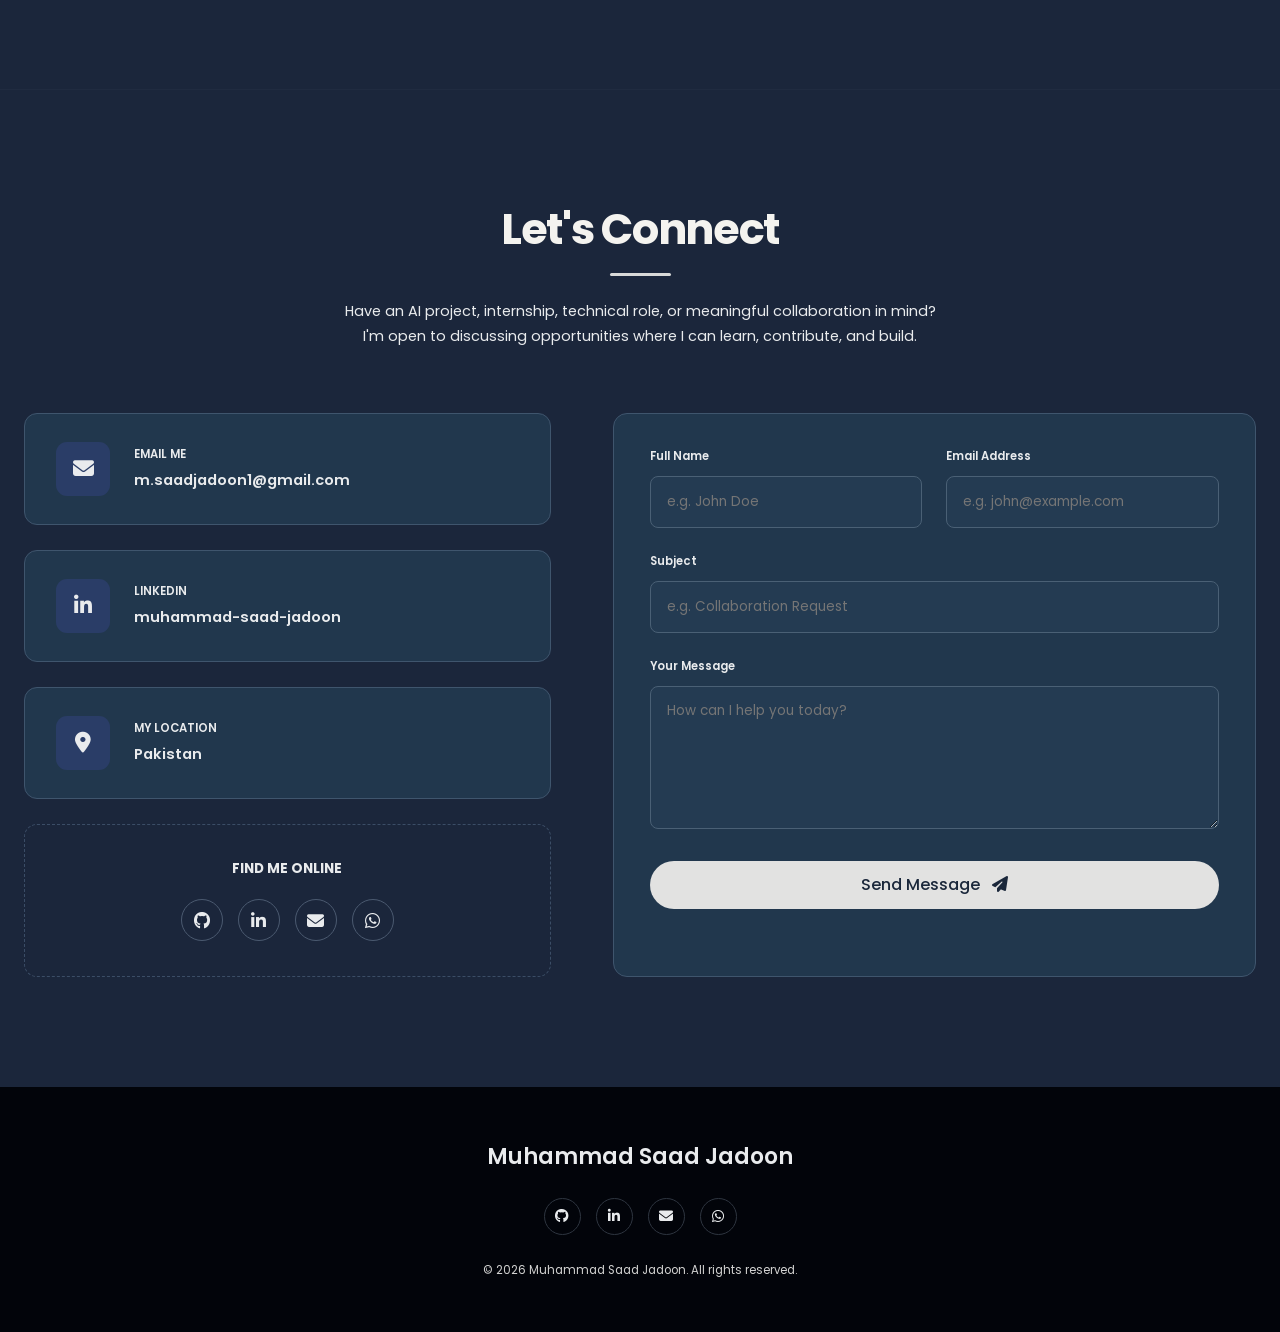
==== commit 7137f2ad: "Add files via upload" ====
--- a/index.html
+++ b/index.html
@@ -5,18 +5,20 @@
 <meta charset="utf-8"/>
 <meta content="width=device-width, initial-scale=1.0" name="viewport"/>
 <meta content="Muhammad Saad Jadoon - Artificial Intelligence, Machine Learning, Generative AI and Full-Stack AI portfolio." name="description"/>
+<meta content="xhuBpo0qX_7GJhMP3sQl0rSY85Cr1bkOQfqlfSh2fH0" name="google-site-verification"/>
 <title>Muhammad Saad Jadoon | AI &amp; ML Portfolio</title>
+<meta name="google-site-verification" content="xhuBpo0qX_7GJhMP3sQl0rSY85Cr1bkOQfqlfSh2fH0" />
 <link href="https://fonts.googleapis.com" rel="preconnect"/>
 <link crossorigin="" href="https://fonts.gstatic.com" rel="preconnect"/>
 <link href="https://fonts.googleapis.com/css2?family=Poppins:wght@300;400;500;600;700;800&amp;display=swap" rel="stylesheet"/>
 <link href="https://cdnjs.cloudflare.com/ajax/libs/font-awesome/6.7.2/css/all.min.css" rel="stylesheet"/>
-<link href="assets/css/style.css" rel="stylesheet"/><link href="assets/css/mobile-projects.css" rel="stylesheet"/></head>
+<link href="assets/css/style.css" rel="stylesheet"/><link href="assets/css/mobile-projects.css" rel="stylesheet"/><link href="/assets/favicon.ico" rel="icon" type="image/x-icon"/><link href="/assets/favicon-48x48.png" rel="icon" sizes="48x48" type="image/png"/><link href="/assets/favicon-32x32.png" rel="icon" sizes="32x32" type="image/png"/><link href="/assets/apple-touch-icon.png" rel="apple-touch-icon" sizes="180x180"/><link href="https://muhammadsaadjadoon.netlify.app/" rel="canonical"/><meta content="#14243a" name="theme-color"/><meta content="website" property="og:type"/><meta content="Muhammad Saad Jadoon | AI, ML &amp; Software Portfolio" property="og:title"/><meta content="Explore AI, machine learning, computer vision and app development projects by Muhammad Saad Jadoon." property="og:description"/><meta content="https://muhammadsaadjadoon.netlify.app/" property="og:url"/><meta content="https://muhammadsaadjadoon.netlify.app/assets/og-portfolio.jpg" property="og:image"/><meta content="1200" property="og:image:width"/><meta content="630" property="og:image:height"/><meta content="summary_large_image" name="twitter:card"/><meta content="https://muhammadsaadjadoon.netlify.app/assets/og-portfolio.jpg" name="twitter:image"/><script type="application/ld+json">{"@context": "https://schema.org", "@type": "ProfilePage", "url": "https://muhammadsaadjadoon.netlify.app/", "mainEntity": {"@type": "Person", "name": "Muhammad Saad Jadoon", "image": "https://muhammadsaadjadoon.netlify.app/assets/profile.jpg", "url": "https://muhammadsaadjadoon.netlify.app/", "sameAs": ["https://github.com/muhammadsaadjadoon", "https://www.linkedin.com/in/muhammad-saad-jadoon/"]}}</script><link href="/site.webmanifest" rel="manifest"/></head>
 <body>
-<header class="navbar"><div class="container nav-inner"><a class="logo" href="#home">Muhammad Saad Jadoon</a><button class="nav-toggle" type="button" aria-label="Open navigation menu" aria-expanded="false"><i class="fa-solid fa-bars"></i></button><nav class="nav-links"><a href="#home">Home</a><a href="#about">About</a><a href="#projects">Projects</a><a href="#skills">Skills</a><a href="#experience">Experience</a><a href="#education">Education</a><a href="#awards">Awards</a><a href="#contact">Contact</a></nav></div></header>
+<header class="navbar"><div class="container nav-inner"><a class="logo" href="#home">Muhammad Saad Jadoon</a><button aria-expanded="false" aria-label="Open navigation menu" class="nav-toggle" type="button"><i class="fa-solid fa-bars"></i></button><nav class="nav-links"><a href="#home">Home</a><a href="#about">About</a><a href="#projects">Projects</a><a href="#skills">Skills</a><a href="#experience">Experience</a><a href="#education">Education</a><a href="#awards">Awards</a><a href="#contact">Contact</a></nav></div></header>
 <main>
-<section class="home" id="home"><div class="container home-grid"><div class="home-copy reveal"><div class="opportunity"><span class="light"></span> Open to Opportunities 💼</div><h1>Hi, I'm <span class="name">Muhammad<br class="mobile-name-break"/> Saad<br class="desktop-name-break"/> Jadoon</span></h1><div class="typed-line"><span id="typed"></span><span class="cursor"></span></div><p>Artificial Intelligence student at the University of Haripur with a 3.98 CGPA, focused on Machine Learning, Generative AI, and Full-Stack AI Development. I build practical AI systems for real-world problems.</p><div class="home-actions"><a class="btn light" href="#projects">View Projects <i class="fa-solid fa-arrow-right"></i></a><a class="btn outline" download="" href="Muhammad_Saad_Jadoon_CV.pdf"><i class="fa-solid fa-download"></i> Download CV</a></div><div class="connect-row"><span class="label">CONNECT:</span><a aria-label="GitHub" class="social-circle" href="https://github.com/muhammadsaadjadoon" rel="noopener noreferrer" target="_blank" title="GitHub"><i class="fa-brands fa-github"></i></a><a aria-label="LinkedIn" class="social-circle" href="https://www.linkedin.com/in/muhammad-saad-jadoon/" rel="noopener noreferrer" target="_blank" title="LinkedIn"><i class="fa-brands fa-linkedin-in"></i></a><a aria-label="Email" class="social-circle" href="mailto:m.saadjadoon1@gmail.com" title="Email"><i class="fa-solid fa-envelope"></i></a></div></div><div class="profile-card reveal"><span class="float-pill left"><i class="fa-solid fa-robot"></i> AI / ML Engineer</span><div class="portrait-stage"><div class="portrait-ring"><img alt="Muhammad Saad Jadoon" src="assets/profile.jpg" decoding="async"/></div></div><span class="float-pill right"><i class="fa-solid fa-graduation-cap"></i> AI Student</span><div class="profile-name">Muhammad Saad Jadoon</div><div class="profile-role">AI Engineer | ML | Generative AI</div></div></div></section>
+<section class="home" id="home"><div class="container home-grid"><div class="home-copy reveal"><div class="opportunity"><span class="light"></span> Open to Opportunities 💼</div><h1>Hi, I'm <span class="name">Muhammad<br class="mobile-name-break"/> Saad<br class="desktop-name-break"/> Jadoon</span></h1><div class="typed-line"><span id="typed"></span><span class="cursor"></span></div><p>Artificial Intelligence student at the University of Haripur with a 3.98 CGPA, focused on Machine Learning, Generative AI, and Full-Stack AI Development. I build practical AI systems that connect intelligent models with useful, user-friendly applications. My work includes computer vision, practical machine learning, and mobile and web software.</p><div class="home-actions"><a class="btn light" href="#projects">View Projects <i class="fa-solid fa-arrow-right"></i></a><a class="btn outline" download="" href="Muhammad_Saad_Jadoon_CV.pdf"><i class="fa-solid fa-download"></i> Download CV</a></div><div class="connect-row"><span class="label">CONNECT:</span><a aria-label="GitHub" class="social-circle" href="https://github.com/muhammadsaadjadoon" rel="noopener noreferrer" target="_blank" title="GitHub"><i class="fa-brands fa-github"></i></a><a aria-label="LinkedIn" class="social-circle" href="https://www.linkedin.com/in/muhammad-saad-jadoon/" rel="noopener noreferrer" target="_blank" title="LinkedIn"><i class="fa-brands fa-linkedin-in"></i></a><a aria-label="Email" class="social-circle" href="mailto:m.saadjadoon1@gmail.com" title="Email"><i class="fa-solid fa-envelope"></i></a></div></div><div class="profile-card reveal profile-card--editorial"><span class="float-pill left"><i class="fa-solid fa-robot"></i> AI / ML Engineer</span><div class="portrait-stage"><div class="portrait-ring"><img alt="Portrait of Muhammad Saad Jadoon wearing a black suit" decoding="async" src="assets/profile.jpg"/></div></div><span class="float-pill right"><i class="fa-solid fa-graduation-cap"></i> AI Student</span><div class="profile-name">Muhammad Saad Jadoon</div><div class="profile-role">AI Engineer | ML | Generative AI</div></div></div></section>
 <section class="section alt about" id="about"><div class="container"><div class="section-head reveal"><h2>About Me</h2><div class="bar"></div></div><div class="about-grid"><div class="about-text reveal"><p>I'm an ambitious <strong>Artificial Intelligence student at the University of Haripur</strong>, building my career around Artificial Intelligence, Machine Learning, and full-stack AI development.</p><p>My technical work spans <strong>Generative AI, Machine Learning, Deep Learning, NLP, Computer Vision, Speech Intelligence, and Web and Mobile Applications Development</strong>. I work with Python, Scikit-Learn, PyTorch, FastAPI, React, Flutter, Dart, Firebase, REST APIs, LLMs, Prompt Engineering, data preprocessing, model evaluation, and AI integration.</p><p>I also bring hands-on <strong>Computer Networking</strong> experience and professional work across WordPress, SEO, Technical SEO, Google Ads, Meta Ads, Social Media Management, SEO Content Strategy, and performance-focused digital marketing.</p><a class="btn light" download="" href="Muhammad_Saad_Jadoon_CV.pdf"><i class="fa-solid fa-download"></i> Download CV</a></div><div class="stat-grid reveal"><div class="stat-card"><div><strong>4</strong><span>Internships Completed</span></div></div><div class="stat-card"><div><strong>20+</strong><span>Projects Built</span></div></div><div class="stat-card"><div><strong>2</strong><span>Professional Roles</span></div></div><div class="stat-card stat-card-text"><div><strong>National</strong><span>Awardee</span></div></div></div></div></div></section>
-<section class="section" id="projects"><div class="container"><div class="section-head reveal"><h2>Featured Projects</h2><div class="bar"></div></div><div class="project-grid"><article class="project-card reveal"><div class="project-thumb"><img loading="lazy" decoding="async" alt="EduNova AI Smart Learning Platform" src="assets/edunova.webp"/></div><div class="project-body"><div class="project-title"><i class="fa-solid fa-shield-halved"></i><h3><span>EduNova AI</span><span>Smart Learning</span><span>Platform</span></h3></div><p>Academic learning platform with role-based teacher and student workspaces, AI-assisted quiz generation, virtual classrooms, assessments, performance analytics, and structured revision tools for learning.</p><div class="tags"><span>AI Integration</span><span>Full-Stack Development</span><span>Learning Analytics</span><span>FastAPI</span></div><a class="card-link" href="https://github.com/muhammadsaadjadoon/EduNova-AI" target="_blank">View on GitHub <i class="fa-solid fa-arrow-up-right-from-square"></i></a></div></article><article class="project-card reveal"><div class="project-thumb"><img loading="lazy" decoding="async" src="assets/credora.webp"/></div><div class="project-body"><div class="project-title"><i class="fa-solid fa-chart-line"></i><h3><span>Credora</span><span>Credit Risk</span><span>Assessment System</span></h3></div><p>Credit risk assessment platform combining structured preprocessing, feature engineering, model comparison, ROC-AUC evaluation, and FastAPI inference to deliver consistent, interpretable applicant risk predictions.</p><div class="tags"><span>Python</span><span>Scikit-Learn</span><span>Random Forest</span><span>FastAPI</span></div><a class="card-link" href="https://github.com/muhammadsaadjadoon/CodeAlpha_Tasks/tree/main/CodeAlpha_Credit%20Scoring%20Model" target="_blank">View on GitHub <i class="fa-solid fa-arrow-up-right-from-square"></i></a></div></article><article class="project-card reveal"><div class="project-thumb"><img loading="lazy" decoding="async" src="assets/inflect.webp"/></div><div class="project-body"><div class="project-title"><i class="fa-solid fa-wave-square"></i><h3><span>INFLECT</span><span>Speech Emotion</span><span>Recognition</span></h3></div><p>Speech emotion recognition system using acoustic feature extraction, PCA, calibrated RBF-SVM modeling, and speaker-disjoint evaluation to produce reliable emotion probability estimates from audio.</p><div class="tags"><span>Librosa</span><span>Audio Processing</span><span>RBF-SVM</span><span>PCA</span></div><a class="card-link" href="https://github.com/muhammadsaadjadoon/CodeAlpha_Tasks/tree/main/CodeAlpha_Emotion%20Recognition%20from%20Speech" target="_blank">View on GitHub <i class="fa-solid fa-arrow-up-right-from-square"></i></a></div></article><article class="project-card reveal"><div class="project-thumb"><img loading="lazy" decoding="async" src="assets/writelens.webp"/></div><div class="project-body"><div class="project-title"><i class="fa-solid fa-pen-nib"></i><h3><span>WriteLens</span><span>Handwriting</span><span>Recognition System</span></h3></div><p>Handwriting recognition system built with custom PyTorch CNNs, image preprocessing, augmentation, and TorchScript inference to classify handwritten digits and characters accurately across standard datasets.</p><div class="tags"><span>PyTorch</span><span>CNNs</span><span>Computer Vision</span><span>TorchScript</span></div><a class="card-link" href="https://github.com/muhammadsaadjadoon/CodeAlpha_Tasks/tree/main/CodeAlpha_Handwritten%20Character%20Recognition" target="_blank">View on GitHub <i class="fa-solid fa-arrow-up-right-from-square"></i></a></div></article><article class="project-card reveal mobile-project-card"><div class="project-thumb"><img loading="lazy" decoding="async" width="1200" height="675" alt="ResumeCraft AI illustrative mobile application cover" src="assets/images/mobile/resumecraft-ai.webp"/></div><div class="project-body"><div class="project-title"><i class="fa-solid fa-file-lines" aria-hidden="true"></i><h3><span>ResumeCraft AI</span><span>AI Resume</span><span>Workspace</span></h3></div><p>AI-assisted resume workspace combining profile editing, role-focused content improvement, customizable templates, PDF export, account authentication, and cloud synchronization through application workflows.</p><div class="tags"><span>Flutter</span><span>Firebase</span><span>FastAPI</span><span>Gemini</span></div><a class="card-link" href="https://github.com/muhammadsaadjadoon/ResumeCraft-AI" target="_blank" rel="noopener noreferrer">View on GitHub <i class="fa-solid fa-arrow-up-right-from-square" aria-hidden="true"></i></a></div></article><article class="project-card reveal"><div class="project-thumb"><img loading="lazy" decoding="async" src="assets/codefix.webp"/></div><div class="project-body"><div class="project-title"><i class="fa-solid fa-code"></i><h3><span>CodeFix AI</span><span>Intelligent Code</span><span>Reviewer &amp; Explainer</span></h3></div><p>AI-assisted code review workspace combining structured analysis, Tree-sitter syntax validation, evidence-grounded findings, corrected source guidance, and clear technical explanations for practical software review.</p><div class="tags"><span>LLM Integration</span><span>Tree-sitter</span><span>FastAPI</span><span>React</span></div><a class="card-link" href="https://github.com/muhammadsaadjadoon/DecodeLabs_Tasks/tree/main/DecodeLab-Intelligent%20Code%20Reviewer%20and%20Explainer" target="_blank">View on GitHub <i class="fa-solid fa-arrow-up-right-from-square"></i></a></div></article><article class="project-card reveal"><div class="project-thumb"><img loading="lazy" decoding="async" src="assets/lexora.webp"/></div><div class="project-body"><div class="project-title"><i class="fa-solid fa-file-pen"></i><h3><span>Lexora</span><span>AI Copywriting</span><span>Tone Transformer</span></h3></div><p>AI copywriting workspace using structured prompt workflows, controlled tone transformation, typed output validation, editable results, and bulk CSV processing for consistent reusable marketing content.</p><div class="tags"><span>Prompt Engineering</span><span>FastAPI</span><span>Pydantic</span><span>CSV Automation</span></div><a class="card-link" href="https://github.com/muhammadsaadjadoon/DecodeLabs_Tasks/tree/main/DecodeLabs%20-%20Automated%20Copywriting%20Tone%20Transformer" target="_blank">View on GitHub <i class="fa-solid fa-arrow-up-right-from-square"></i></a></div></article><article class="project-card reveal mobile-project-card"><div class="project-thumb"><img loading="lazy" decoding="async" width="1200" height="675" alt="CareerBase illustrative mobile application cover" src="assets/images/mobile/careerbase.webp"/></div><div class="project-body"><div class="project-title"><i class="fa-solid fa-users-gear" aria-hidden="true"></i><h3><span>CareerBase</span><span>Internship</span><span>Management</span></h3></div><p>Internship management workspace connecting account-linked enrollment, deliverable assignments, submission reviews, attendance, leave requests, announcements, and progress through role-based Firebase workflows.</p><div class="tags"><span>Flutter</span><span>Dart</span><span>Firebase</span><span>Cloud Firestore</span></div><a class="card-link" href="https://github.com/muhammadsaadjadoon?tab=repositories&amp;q=CareerBase" target="_blank" rel="noopener noreferrer">View on GitHub <i class="fa-solid fa-arrow-up-right-from-square" aria-hidden="true"></i></a></div></article></div><div aria-label="Explore project collections" class="project-collections reveal">
+<section class="section" id="projects"><div class="container"><div class="section-head reveal"><h2>Featured Projects</h2><div class="bar"></div></div><div class="project-grid"><article class="project-card reveal"><div class="project-thumb"><img alt="GazeGuard - Real-Time Gaze - Monitoring" decoding="async" height="675" loading="lazy" src="assets/gazeguard.webp" width="1200"/></div><div class="project-body"><div class="project-title"><i class="fa-solid fa-eye"></i><h3><span>GazeGuard</span><span>Real-Time Gaze</span><span>Monitoring</span></h3></div><p>Local real-time webcam application for gaze and attention monitoring, face and hand landmark tracking, and a browser-based dashboard with optional trained classification.</p><div class="tags"><span>Python</span><span>OpenCV</span><span>MediaPipe</span><span>Computer Vision</span></div><a class="card-link" href="https://github.com/muhammadsaadjadoon/GazeGuard" rel="noopener noreferrer" target="_blank">View on GitHub <i class="fa-solid fa-arrow-up-right-from-square"></i></a></div></article><article class="project-card reveal"><div class="project-thumb"><img alt="Hisaab Kitaab - Offline Personal - Finance Manager" decoding="async" height="675" loading="lazy" src="assets/hisaab-kitaab.webp" width="1200"/></div><div class="project-body"><div class="project-title"><i class="fa-solid fa-wallet"></i><h3><span>Hisaab Kitaab</span><span>Offline Personal</span><span>Finance Manager</span></h3></div><p>Offline Android personal and household finance application for tracking income, expenses, and savings directly on the device, with no account required.</p><div class="tags"><span>Android</span><span>Personal Finance</span><span>Offline-First</span><span>Budgeting</span></div><a class="card-link" href="https://github.com/muhammadsaadjadoon/HisaabKitaab" rel="noopener noreferrer" target="_blank">View on GitHub <i class="fa-solid fa-arrow-up-right-from-square"></i></a></div></article><article class="project-card reveal"><div class="project-thumb"><img alt="EduNova AI Smart Learning Platform" decoding="async" loading="lazy" src="assets/edunova.webp"/></div><div class="project-body"><div class="project-title"><i class="fa-solid fa-shield-halved"></i><h3><span>EduNova AI</span><span>Smart Learning</span><span>Platform</span></h3></div><p>Academic learning platform with role-based teacher and student workspaces, AI-assisted quiz generation, virtual classrooms, assessments, performance analytics, and structured revision tools for learning.</p><div class="tags"><span>AI Integration</span><span>Full-Stack Development</span><span>Learning Analytics</span><span>FastAPI</span></div><a class="card-link" href="https://github.com/muhammadsaadjadoon/EduNova-AI" target="_blank">View on GitHub <i class="fa-solid fa-arrow-up-right-from-square"></i></a></div></article><article class="project-card reveal"><div class="project-thumb"><img decoding="async" loading="lazy" src="assets/codefix.webp"/></div><div class="project-body"><div class="project-title"><i class="fa-solid fa-code"></i><h3><span>CodeFix AI</span><span>Intelligent Code</span><span>Reviewer &amp; Explainer</span></h3></div><p>AI-assisted code review workspace combining structured analysis, Tree-sitter syntax validation, evidence-grounded findings, corrected source guidance, and clear technical explanations for practical software review.</p><div class="tags"><span>LLM Integration</span><span>Tree-sitter</span><span>FastAPI</span><span>React</span></div><a class="card-link" href="https://github.com/muhammadsaadjadoon/DecodeLabs_Tasks/tree/main/DecodeLab-Intelligent%20Code%20Reviewer%20and%20Explainer" target="_blank">View on GitHub <i class="fa-solid fa-arrow-up-right-from-square"></i></a></div></article><article class="project-card reveal"><div class="project-thumb"><img decoding="async" loading="lazy" src="assets/credora.webp"/></div><div class="project-body"><div class="project-title"><i class="fa-solid fa-chart-line"></i><h3><span>Credora</span><span>Credit Risk</span><span>Assessment System</span></h3></div><p>Credit risk assessment platform combining structured preprocessing, feature engineering, model comparison, ROC-AUC evaluation, and FastAPI inference to deliver consistent, interpretable applicant risk predictions.</p><div class="tags"><span>Python</span><span>Scikit-Learn</span><span>Random Forest</span><span>FastAPI</span></div><a class="card-link" href="https://github.com/muhammadsaadjadoon/CodeAlpha_Tasks/tree/main/CodeAlpha_Credit%20Scoring%20Model" target="_blank">View on GitHub <i class="fa-solid fa-arrow-up-right-from-square"></i></a></div></article><article class="project-card reveal"><div class="project-thumb"><img decoding="async" loading="lazy" src="assets/inflect.webp"/></div><div class="project-body"><div class="project-title"><i class="fa-solid fa-wave-square"></i><h3><span>INFLECT</span><span>Speech Emotion</span><span>Recognition</span></h3></div><p>Speech emotion recognition system using acoustic feature extraction, PCA, calibrated RBF-SVM modeling, and speaker-disjoint evaluation to produce reliable emotion probability estimates from audio.</p><div class="tags"><span>Librosa</span><span>Audio Processing</span><span>RBF-SVM</span><span>PCA</span></div><a class="card-link" href="https://github.com/muhammadsaadjadoon/CodeAlpha_Tasks/tree/main/CodeAlpha_Emotion%20Recognition%20from%20Speech" target="_blank">View on GitHub <i class="fa-solid fa-arrow-up-right-from-square"></i></a></div></article><article class="project-card reveal"><div class="project-thumb"><img alt="UOH GPA Calculator - Academic Planning - Web App" decoding="async" height="675" loading="lazy" src="assets/uoh-gpa-calculator.webp" width="1200"/></div><div class="project-body"><div class="project-title"><i class="fa-solid fa-graduation-cap"></i><h3><span>UOH GPA Calculator</span><span>Academic Planning</span><span>Web App</span></h3></div><p>GPA/CGPA calculator for University of Haripur students, including semester grade calculations, a What-If Simulator, and a Target Finder for academic planning.</p><div class="tags"><span>Python</span><span>GPA / CGPA</span><span>What-If Simulator</span><span>Web App</span></div><a class="card-link" href="https://github.com/muhammadsaadjadoon/UOH-GPA-Calculator" rel="noopener noreferrer" target="_blank">View on GitHub <i class="fa-solid fa-arrow-up-right-from-square"></i></a></div></article><article class="project-card reveal mobile-project-card"><div class="project-thumb"><img alt="ResumeCraft AI illustrative mobile application cover" decoding="async" height="675" loading="lazy" src="assets/images/mobile/resumecraft-ai.webp" width="1200"/></div><div class="project-body"><div class="project-title"><i aria-hidden="true" class="fa-solid fa-file-lines"></i><h3><span>ResumeCraft AI</span><span>AI Resume</span><span>Workspace</span></h3></div><p>AI-assisted resume workspace combining profile editing, role-focused content improvement, customizable templates, PDF export, account authentication, and cloud synchronization through application workflows.</p><div class="tags"><span>Flutter</span><span>Firebase</span><span>FastAPI</span><span>Gemini</span></div><a class="card-link" href="https://github.com/muhammadsaadjadoon/ResumeCraft-AI" rel="noopener noreferrer" target="_blank">View on GitHub <i aria-hidden="true" class="fa-solid fa-arrow-up-right-from-square"></i></a></div></article></div><div aria-label="Explore project collections" class="project-collections reveal">
 <div class="project-collections-label">
 <span>Explore by specialization</span>
 <i class="fa-solid fa-layer-group"></i>
@@ -40,12 +42,9 @@
 </div>
 <span class="collection-arrow"><i class="fa-solid fa-arrow-right-long"></i></span>
 </a>
-
 </div>
 </div><div class="more-btn reveal"><a href="https://github.com/muhammadsaadjadoon" target="_blank">Explore All Projects <i class="fa-solid fa-arrow-right"></i></a></div></div></section>
-
-
-<section class="section alt" id="skills"><div class="container"><div class="section-head reveal"><h2>Skills &amp; Technologies</h2><div class="bar"></div></div><div class="skills-grid"><div class="skill-panel reveal"><div class="skill-head"><div class="icon"><i class="fa-solid fa-brain"></i></div><h3>Artificial Intelligence &amp; Machine Learning</h3></div><p>Building and evaluating intelligent systems across structured data, speech, computer vision, deep learning, and Generative AI.</p><div class="skill-tags"><span>Machine Learning</span><span>Deep Learning</span><span>Scikit-Learn</span><span>PyTorch</span><span>XGBoost</span><span>Computer Vision</span><span>Speech Intelligence</span></div></div><div class="skill-panel reveal"><div class="skill-head"><div class="icon"><i class="fa-solid fa-wand-magic-sparkles"></i></div><h3>Generative AI &amp; LLMs</h3></div><p>Developing prompt-driven applications, AI assistants, code intelligence, writing systems, and multimodal workflows.</p><div class="skill-tags"><span>LLMs</span><span>LLM Integration</span><span>Prompt Engineering</span><span>NLP</span><span>Multimodal AI</span><span>Chatbots</span><span>Text Generation</span><span>AI Integration</span></div></div><div class="skill-panel reveal"><div class="skill-head"><div class="icon"><i class="fa-solid fa-laptop-code"></i></div><h3>Full-Stack AI & App Development</h3></div><p>Connecting AI models, APIs, Firebase, and Flutter interfaces into complete web and mobile applications.</p><div class="skill-tags"><span>Python</span><span>FastAPI</span><span>Pydantic</span><span>React</span><span>REST APIs</span><span>Flutter</span><span>Dart</span><span>Firebase</span><span>GitHub</span></div></div><div class="skill-panel reveal"><div class="skill-head"><div class="icon"><i class="fa-solid fa-network-wired"></i></div><h3>Networking &amp; Digital Technology</h3></div><p>Hands-on networking alongside professional experience in modern web, SEO, digital advertising, and growth-focused technology.</p><div class="skill-tags"><span>Cisco</span><span>LAN/VLAN</span><span>DHCP</span><span>DNS</span><span>WordPress</span><span>SEO</span><span>Google Ads</span><span>Meta Ads</span></div></div></div></div></section>
+<section class="section alt" id="skills"><div class="container"><div class="section-head reveal"><h2>Skills &amp; Technologies</h2><div class="bar"></div></div><div class="skills-grid"><div class="skill-panel reveal"><div class="skill-head"><div class="icon"><i class="fa-solid fa-brain"></i></div><h3>Artificial Intelligence &amp; Machine Learning</h3></div><p>Building and evaluating intelligent systems across structured data, speech, computer vision, deep learning, and Generative AI.</p><div class="skill-tags"><span>Machine Learning</span><span>Deep Learning</span><span>Scikit-Learn</span><span>PyTorch</span><span>XGBoost</span><span>Computer Vision</span><span>Speech Intelligence</span></div></div><div class="skill-panel reveal"><div class="skill-head"><div class="icon"><i class="fa-solid fa-wand-magic-sparkles"></i></div><h3>Generative AI &amp; LLMs</h3></div><p>Developing prompt-driven applications, AI assistants, code intelligence, writing systems, and multimodal workflows.</p><div class="skill-tags"><span>LLMs</span><span>LLM Integration</span><span>Prompt Engineering</span><span>NLP</span><span>Multimodal AI</span><span>Chatbots</span><span>Text Generation</span><span>AI Integration</span></div></div><div class="skill-panel reveal"><div class="skill-head"><div class="icon"><i class="fa-solid fa-laptop-code"></i></div><h3>Full-Stack AI &amp; App Development</h3></div><p>Connecting AI models, APIs, Firebase, and Flutter interfaces into complete web and mobile applications.</p><div class="skill-tags"><span>Python</span><span>FastAPI</span><span>Pydantic</span><span>React</span><span>REST APIs</span><span>Flutter</span><span>Dart</span><span>Firebase</span><span>GitHub</span></div></div><div class="skill-panel reveal"><div class="skill-head"><div class="icon"><i class="fa-solid fa-network-wired"></i></div><h3>Networking &amp; Digital Technology</h3></div><p>Hands-on networking alongside professional experience in modern web, SEO, digital advertising, and growth-focused technology.</p><div class="skill-tags"><span>Cisco</span><span>LAN/VLAN</span><span>DHCP</span><span>DNS</span><span>WordPress</span><span>SEO</span><span>Google Ads</span><span>Meta Ads</span></div></div></div></div></section>
 <section class="section" id="experience">
 <div class="container">
 <div class="section-head reveal">
@@ -122,7 +121,7 @@
 </div>
 </div>
 </section>
-<section class="section alt" id="education"><div class="container"><div class="section-head reveal"><h2>Education &amp; Credentials</h2><div class="bar"></div></div><div class="edu-grid"><div class="degree-card reveal"><i class="fa-solid fa-graduation-cap"></i><h3>BS in Artificial Intelligence</h3><div class="school">University of Haripur</div><div class="edate">Current | CGPA 3.98</div><ul><li>Building a strong foundation in Artificial Intelligence, Machine Learning, software development, and intelligent systems.</li><li>Developing practical expertise through project-based learning in AI engineering, model deployment, API integration, and modern application development.</li><li>Recognized among the top four students across the University of Haripur.</li><li>Demonstrating consistent academic performance, technical discipline, and project-based learning throughout the BS Artificial Intelligence program.</li><li>Completed FSc with 1042 out of 1100 marks before progressing into Artificial Intelligence.</li></ul></div><div class="cred-grid"><div class="cred reveal"><div class="cred-img"><img loading="lazy" decoding="async" src="assets/codealpha-certificate.webp"/></div><h4>Machine Learning Internship</h4><p>CodeAlpha (2026)</p><a href="assets/codealpha-certificate.png" target="_blank">View Credential ↗</a></div><div class="cred reveal"><div class="cred-img"><img loading="lazy" decoding="async" src="assets/decodelabs-certificate.webp"/></div><h4>Generative AI Internship</h4><p>Decode Labs (2026)</p><a href="assets/decodelabs-certificate.png" target="_blank">View Credential ↗</a></div><div class="cred reveal"><div class="cred-img"><img loading="lazy" decoding="async" src="assets/tip-certificate.webp"/></div><h4>Computer Networking Internship</h4><p>TIP (2025)</p><a href="assets/tip-certificate.jpg" target="_blank">View Credential ↗</a></div><div class="cred reveal"><div class="cred-img"><img loading="lazy" decoding="async" src="assets/internee-certificate-placeholder.webp" alt="Internee.pk Flutter internship certificate placeholder; official credential to be added"/></div><h4>Flutter Development Internship</h4><p>Internee.pk (2026)</p><a href="assets/internee-certificate-placeholder.png" target="_blank">View Credential ↗</a></div></div></div></div></section>
+<section class="section alt" id="education"><div class="container"><div class="section-head reveal"><h2>Education &amp; Credentials</h2><div class="bar"></div></div><div class="edu-grid"><div class="degree-card reveal"><i class="fa-solid fa-graduation-cap"></i><h3>BS in Artificial Intelligence</h3><div class="school">University of Haripur</div><div class="edate">Current | CGPA 3.98</div><ul><li>Building a strong foundation in Artificial Intelligence, Machine Learning, software development, and intelligent systems.</li><li>Developing practical expertise through project-based learning in AI engineering, model deployment, API integration, and modern application development.</li><li>Recognized among the top four students across the University of Haripur.</li><li>Demonstrating consistent academic performance, technical discipline, and project-based learning throughout the BS Artificial Intelligence program.</li><li>Completed FSc with 1042 out of 1100 marks before progressing into Artificial Intelligence.</li></ul></div><div class="cred-grid"><div class="cred reveal"><div class="cred-img"><img decoding="async" loading="lazy" src="assets/codealpha-certificate.webp"/></div><h4>Machine Learning Internship</h4><p>CodeAlpha (2026)</p><a href="assets/codealpha-certificate.png" target="_blank">View Credential ↗</a></div><div class="cred reveal"><div class="cred-img"><img decoding="async" loading="lazy" src="assets/decodelabs-certificate.webp"/></div><h4>Generative AI Internship</h4><p>Decode Labs (2026)</p><a href="assets/decodelabs-certificate.png" target="_blank">View Credential ↗</a></div><div class="cred reveal"><div class="cred-img"><img decoding="async" loading="lazy" src="assets/tip-certificate.webp"/></div><h4>Computer Networking Internship</h4><p>TIP (2025)</p><a href="assets/tip-certificate.jpg" target="_blank">View Credential ↗</a></div><div class="cred reveal"><div class="cred-img"><img alt="Internee.pk Flutter internship certificate placeholder; official credential to be added" decoding="async" loading="lazy" src="assets/internee-certificate-placeholder.webp"/></div><h4>Flutter Development Internship</h4><p>Internee.pk (2026)</p><a href="assets/internee-certificate-placeholder.png" target="_blank">View Credential ↗</a></div></div></div></div></section>
 <section class="section recognition-section" id="awards">
 <div class="container">
 <div class="section-head reveal">
@@ -132,7 +131,7 @@
 <div class="recognition-grid">
 <figure class="recognition-photo-card reveal">
 <div class="recognition-photo">
-<img loading="lazy" decoding="async" alt="Prime Minister's Youth Laptop Award ceremony, 17 December 2025" src="assets/pm_youth_laptop_award_2025.webp"/>
+<img alt="Prime Minister's Youth Laptop Award ceremony, 17 December 2025" decoding="async" loading="lazy" src="assets/pm_youth_laptop_award_2025.webp"/>
 <div class="recognition-photo-badge">
 <i class="fa-solid fa-award"></i>
 <span>17 December 2025</span>
--- a/assets/css/style.css
+++ b/assets/css/style.css
@@ -1622,3 +1622,36 @@
 @media(max-width:980px){:root{--portfolio-header-height:76px}}
 @media(max-width:650px){:root{--portfolio-header-height:68px}}
 @media(max-width:980px){.nav-links a.active:after{display:block}}
+
+
+/* Portfolio Nov 2026: portrait treatment and project consistency */
+.profile-card--editorial{width:min(388px,100%);margin-right:26px;padding:16px 16px 19px}
+.profile-card--editorial .portrait-stage{height:430px;border-radius:22px;display:block;padding:8px;overflow:hidden}
+.profile-card--editorial .portrait-stage::before,.profile-card--editorial .portrait-stage::after{opacity:.14}
+.profile-card--editorial .portrait-ring{width:100%;height:100%;border-radius:16px;border:1px solid rgba(216,231,255,.32);box-shadow:0 13px 35px rgba(0,0,0,.22);background:none}
+.profile-card--editorial .portrait-ring::before{display:none}
+.profile-card--editorial .portrait-ring img{width:100%;height:100%;object-fit:cover;object-position:50% 36%;display:block}
+.profile-card--editorial .profile-role{font-size:10px;letter-spacing:.04em}
+.project-grid .project-thumb img{width:100%;height:100%;object-fit:cover;display:block}
+.project-grid .project-thumb{overflow:hidden}
+.project-card .card-link-muted{opacity:.78;cursor:default;text-decoration:none}
+@media(max-width:1180px){.profile-card--editorial{width:min(352px,100%);margin-right:0}.profile-card--editorial .portrait-stage{height:398px}}
+@media(max-width:980px){.profile-card--editorial{margin-left:auto;margin-right:auto}}
+@media(max-width:650px){.profile-card--editorial{width:min(310px,calc(100vw - 45px));padding:12px}.profile-card--editorial .portrait-stage{height:346px;padding:7px}.profile-card--editorial .float-pill.left{left:-38px;top:63px}.profile-card--editorial .float-pill.right{right:-35px;bottom:79px}}
+
+
+/* Final alignment and artwork balance: November 2026 */
+@media(min-width:981px){
+  .home-grid{align-items:start;}
+  .home .profile-card.profile-card--editorial{margin-top:-23px;margin-right:20px;}
+  .home-copy>p{max-width:680px;line-height:1.92;}
+}
+@media(min-width:981px) and (max-width:1180px){
+  .home .profile-card.profile-card--editorial{margin-top:-8px;margin-right:0;}
+}
+@media(max-width:980px){
+  .home .profile-card.profile-card--editorial{margin-top:0;}
+}
+/* Light, uniform photographic treatment, with distinct accents inside each cover. */
+#projects .project-thumb img{filter:brightness(.97) contrast(1.035) saturate(.91);}
+#projects .project-thumb{background:#15253a;}
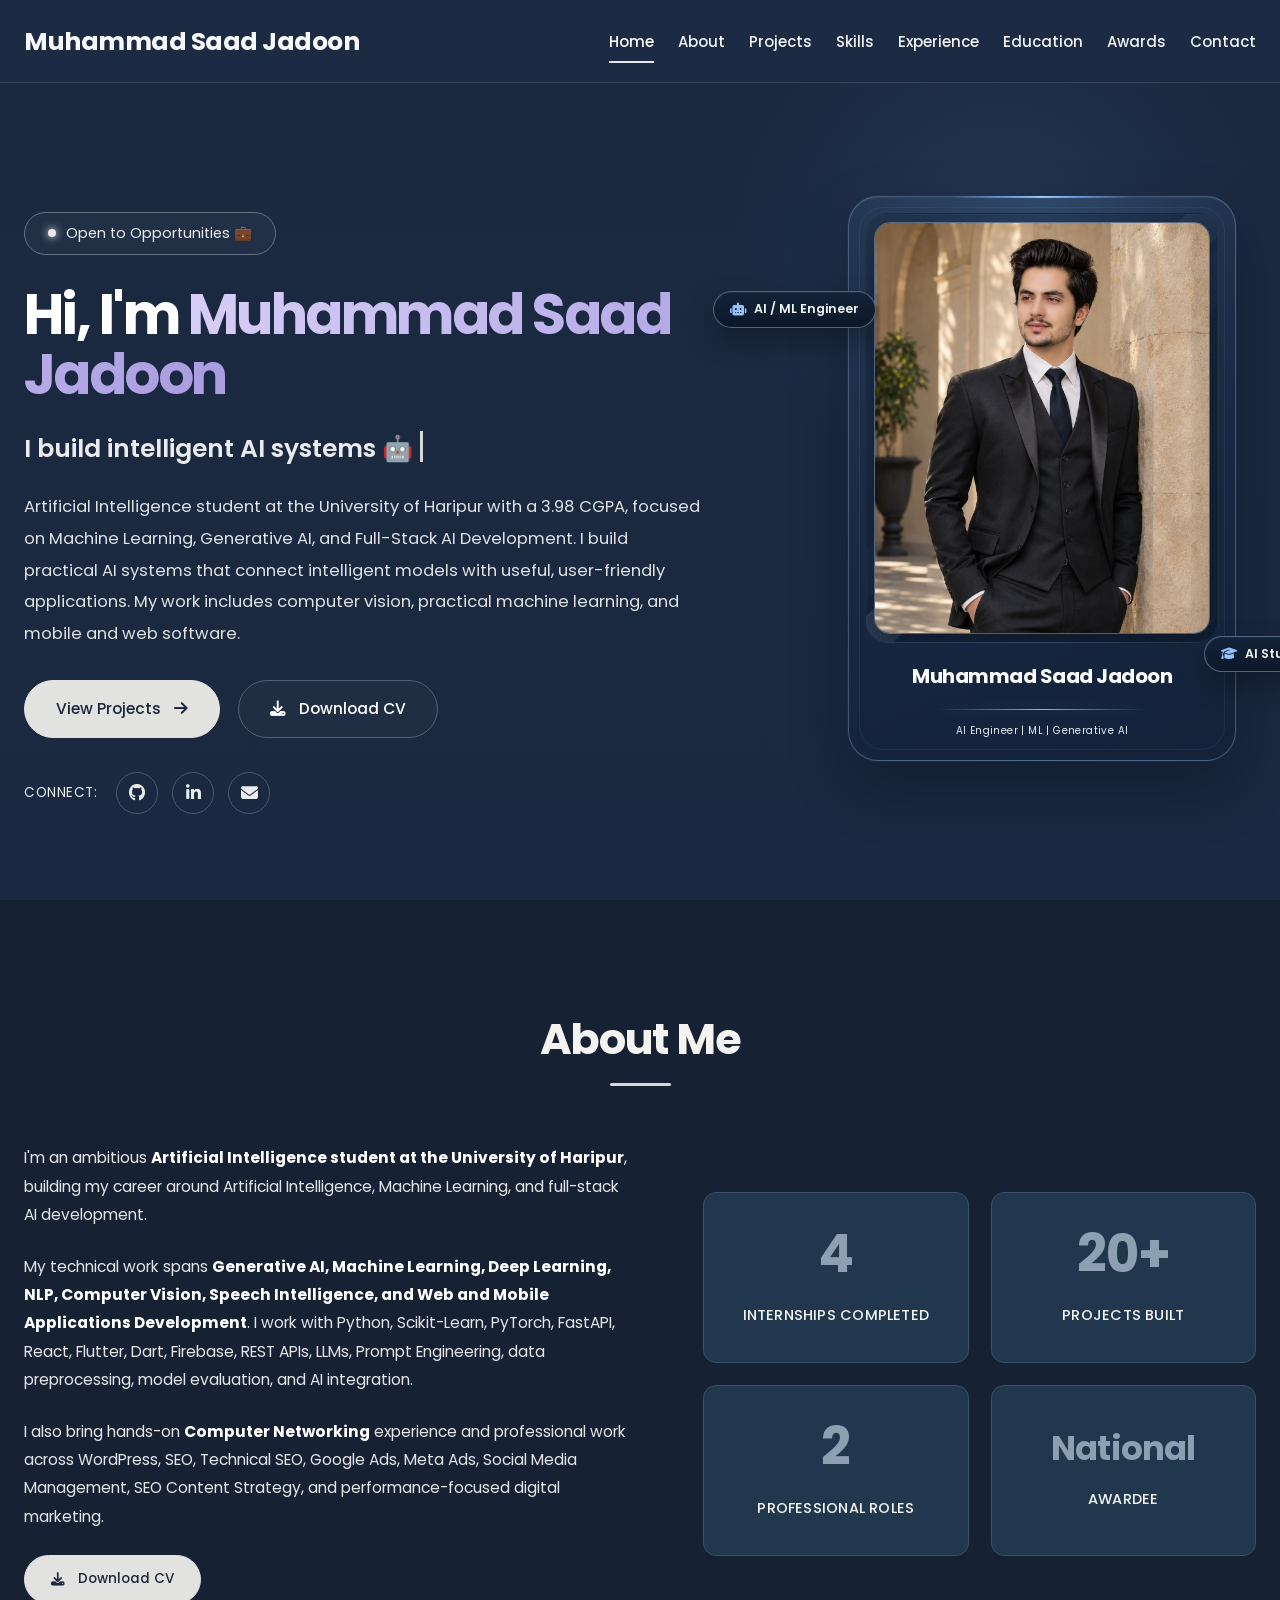
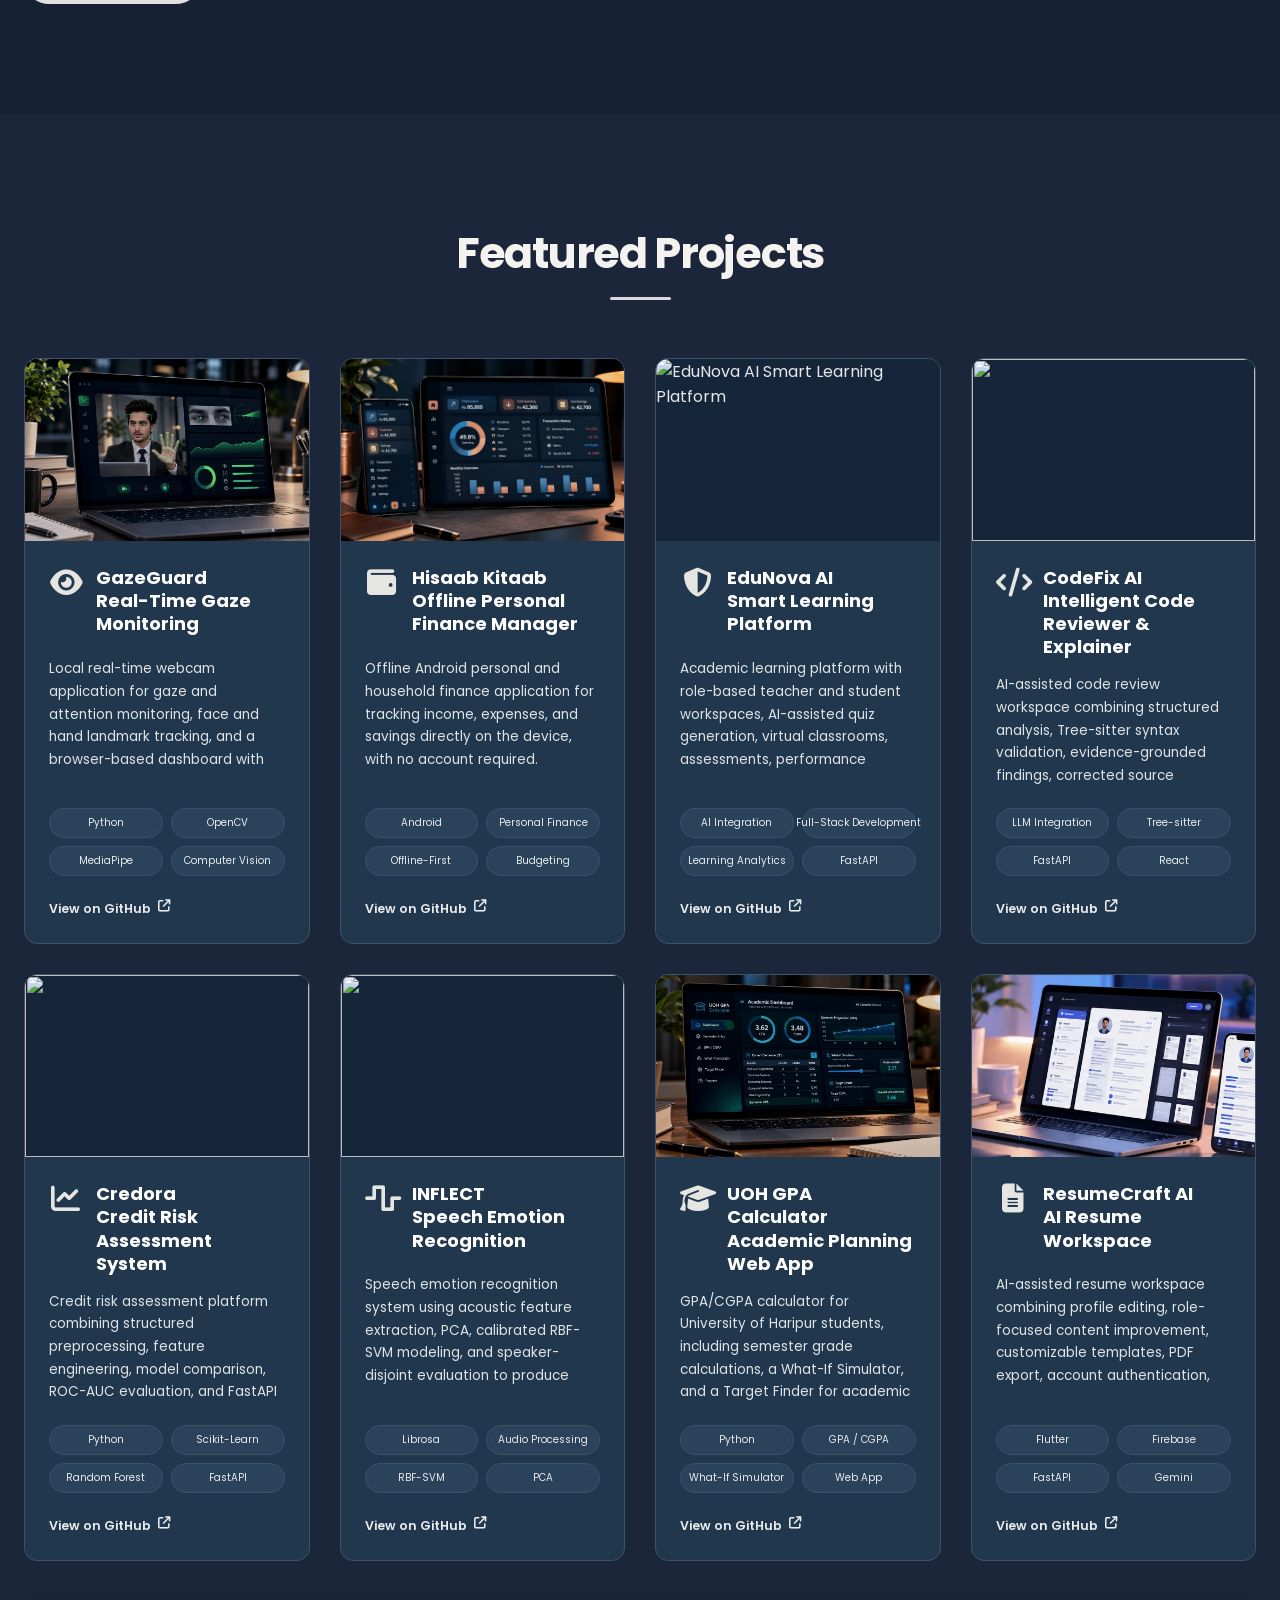
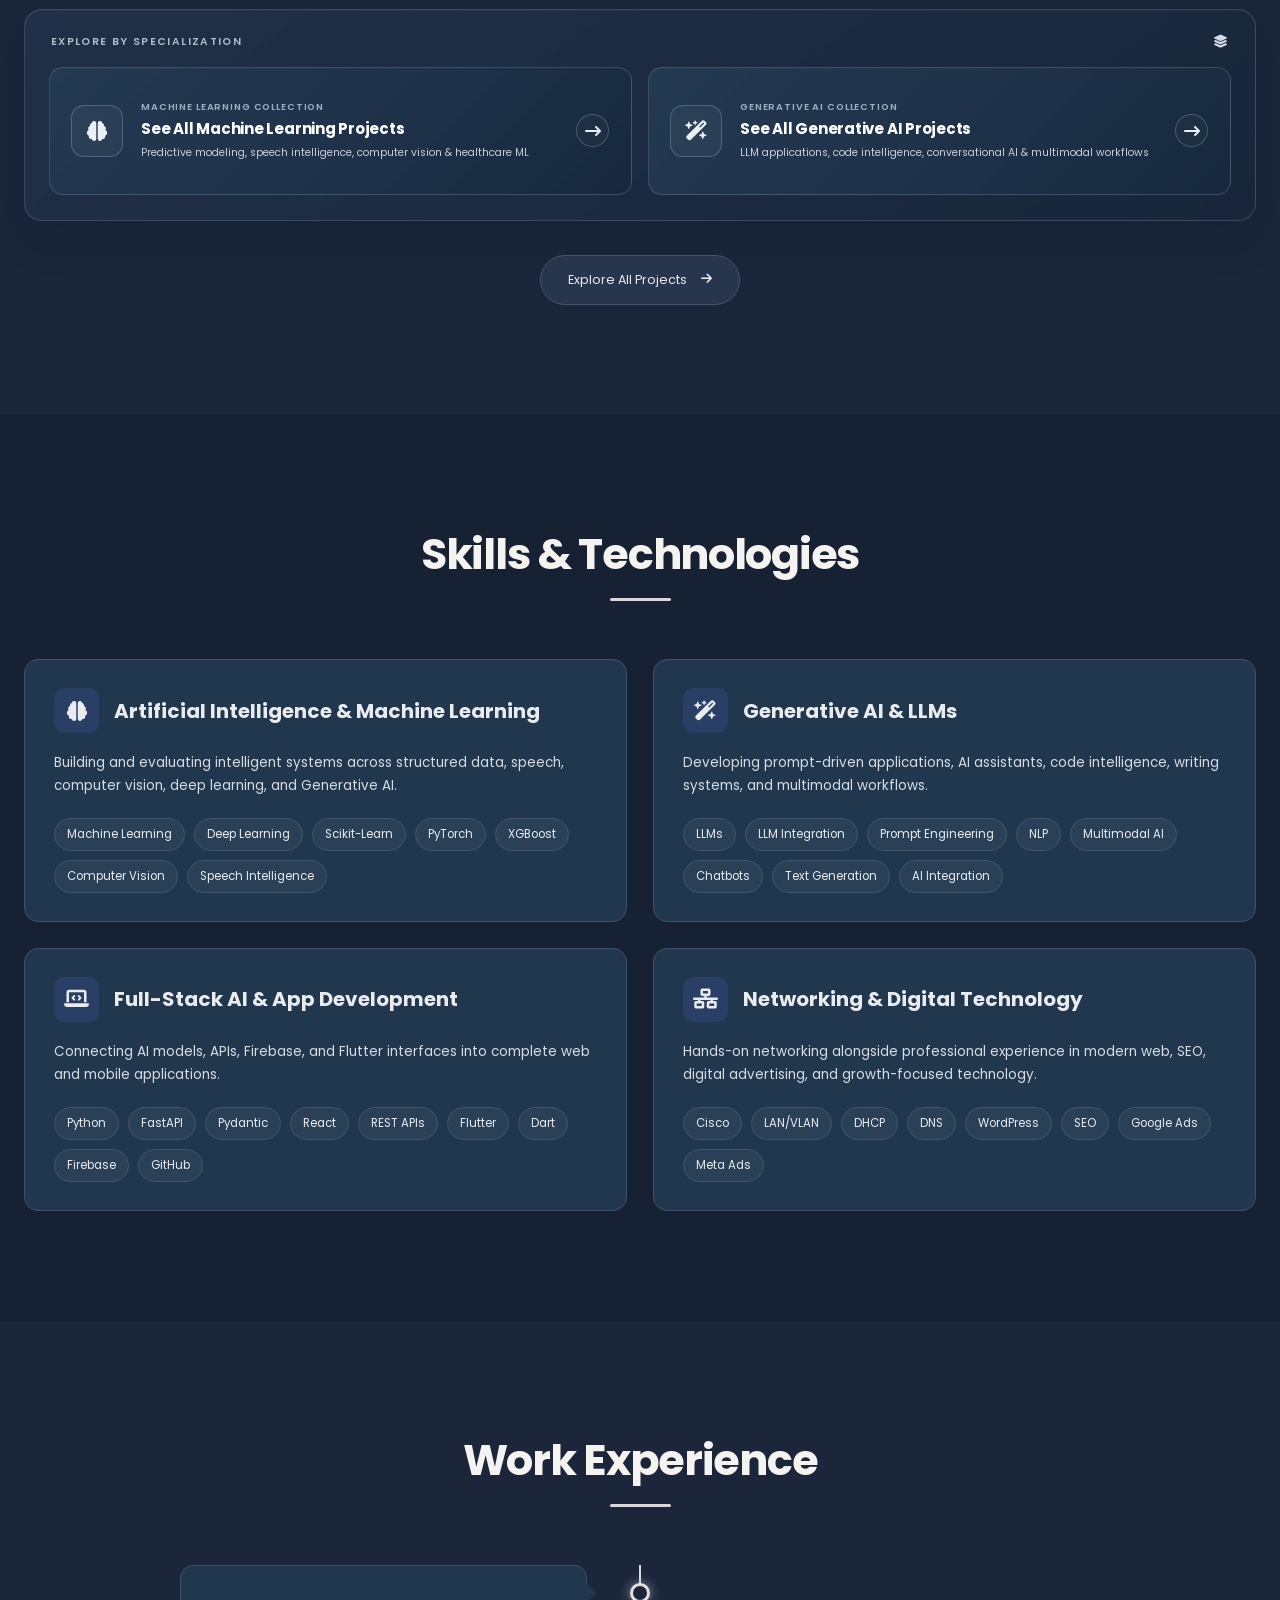
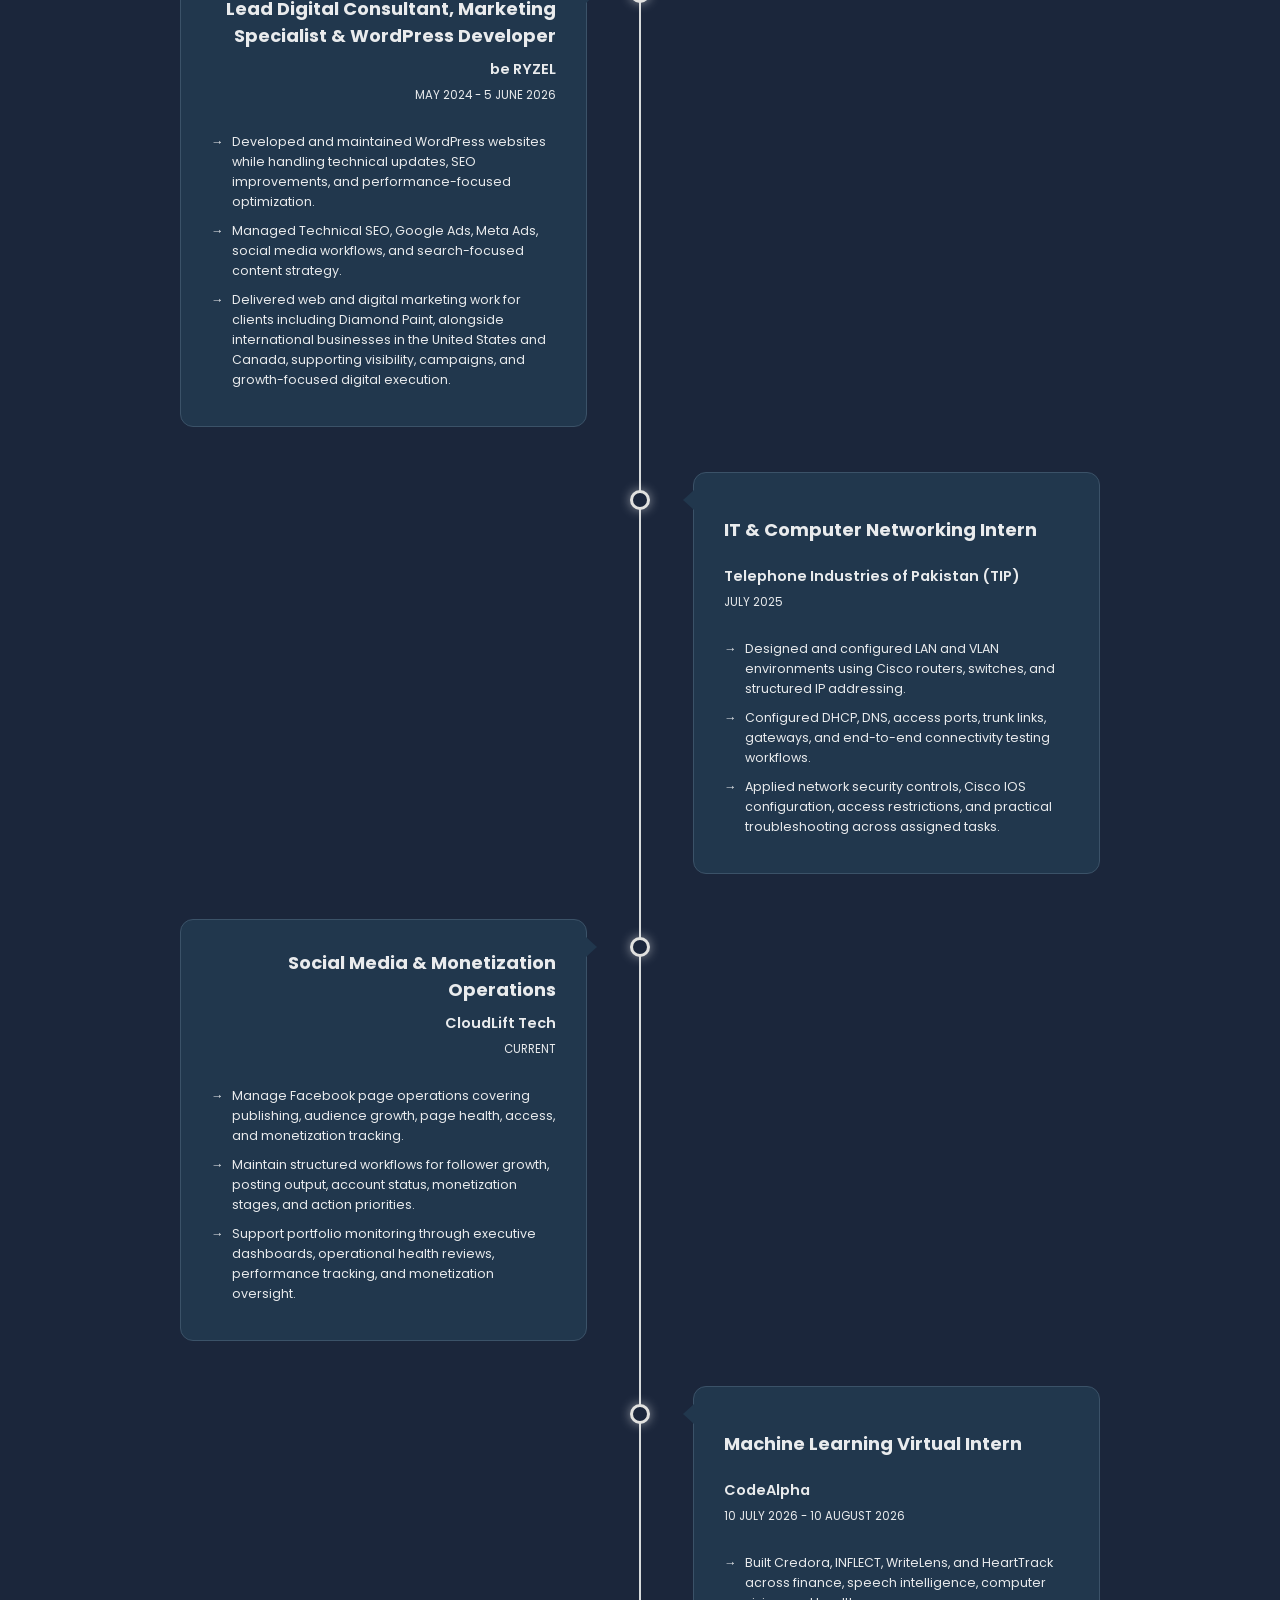
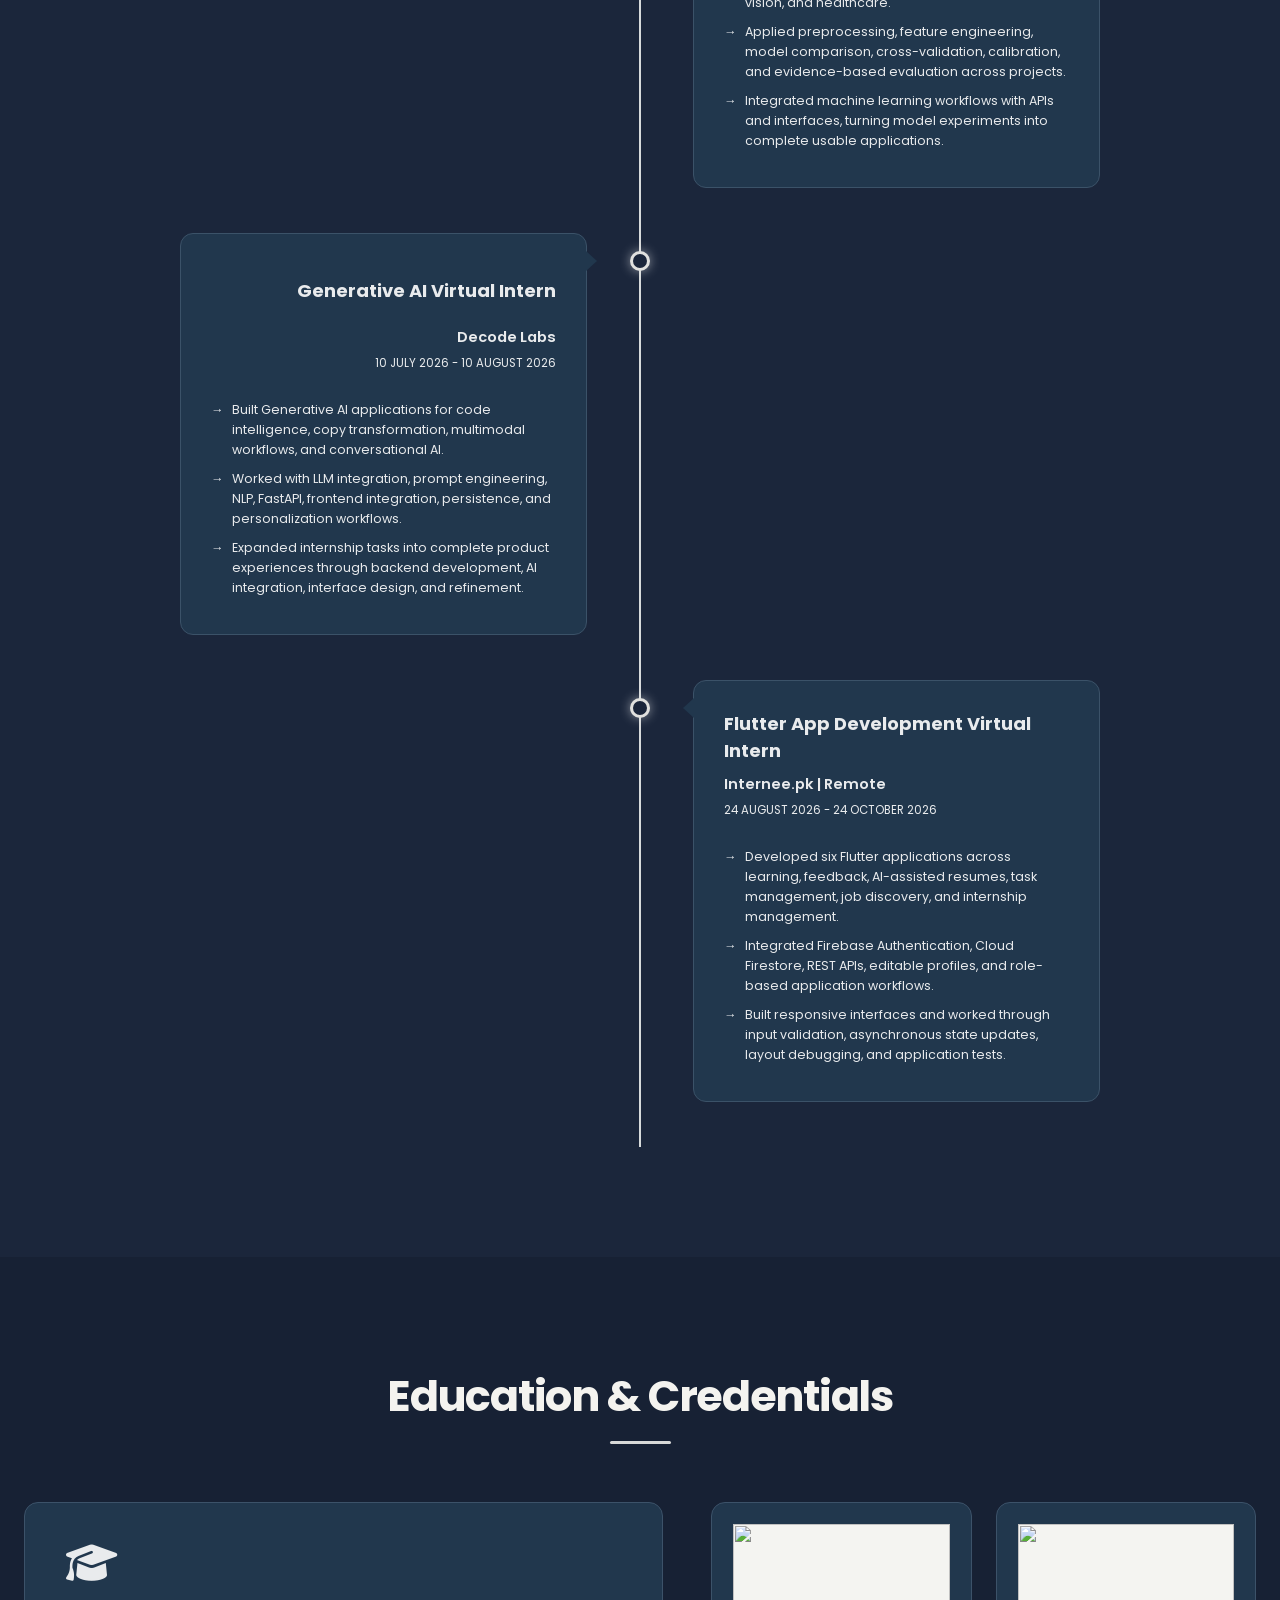
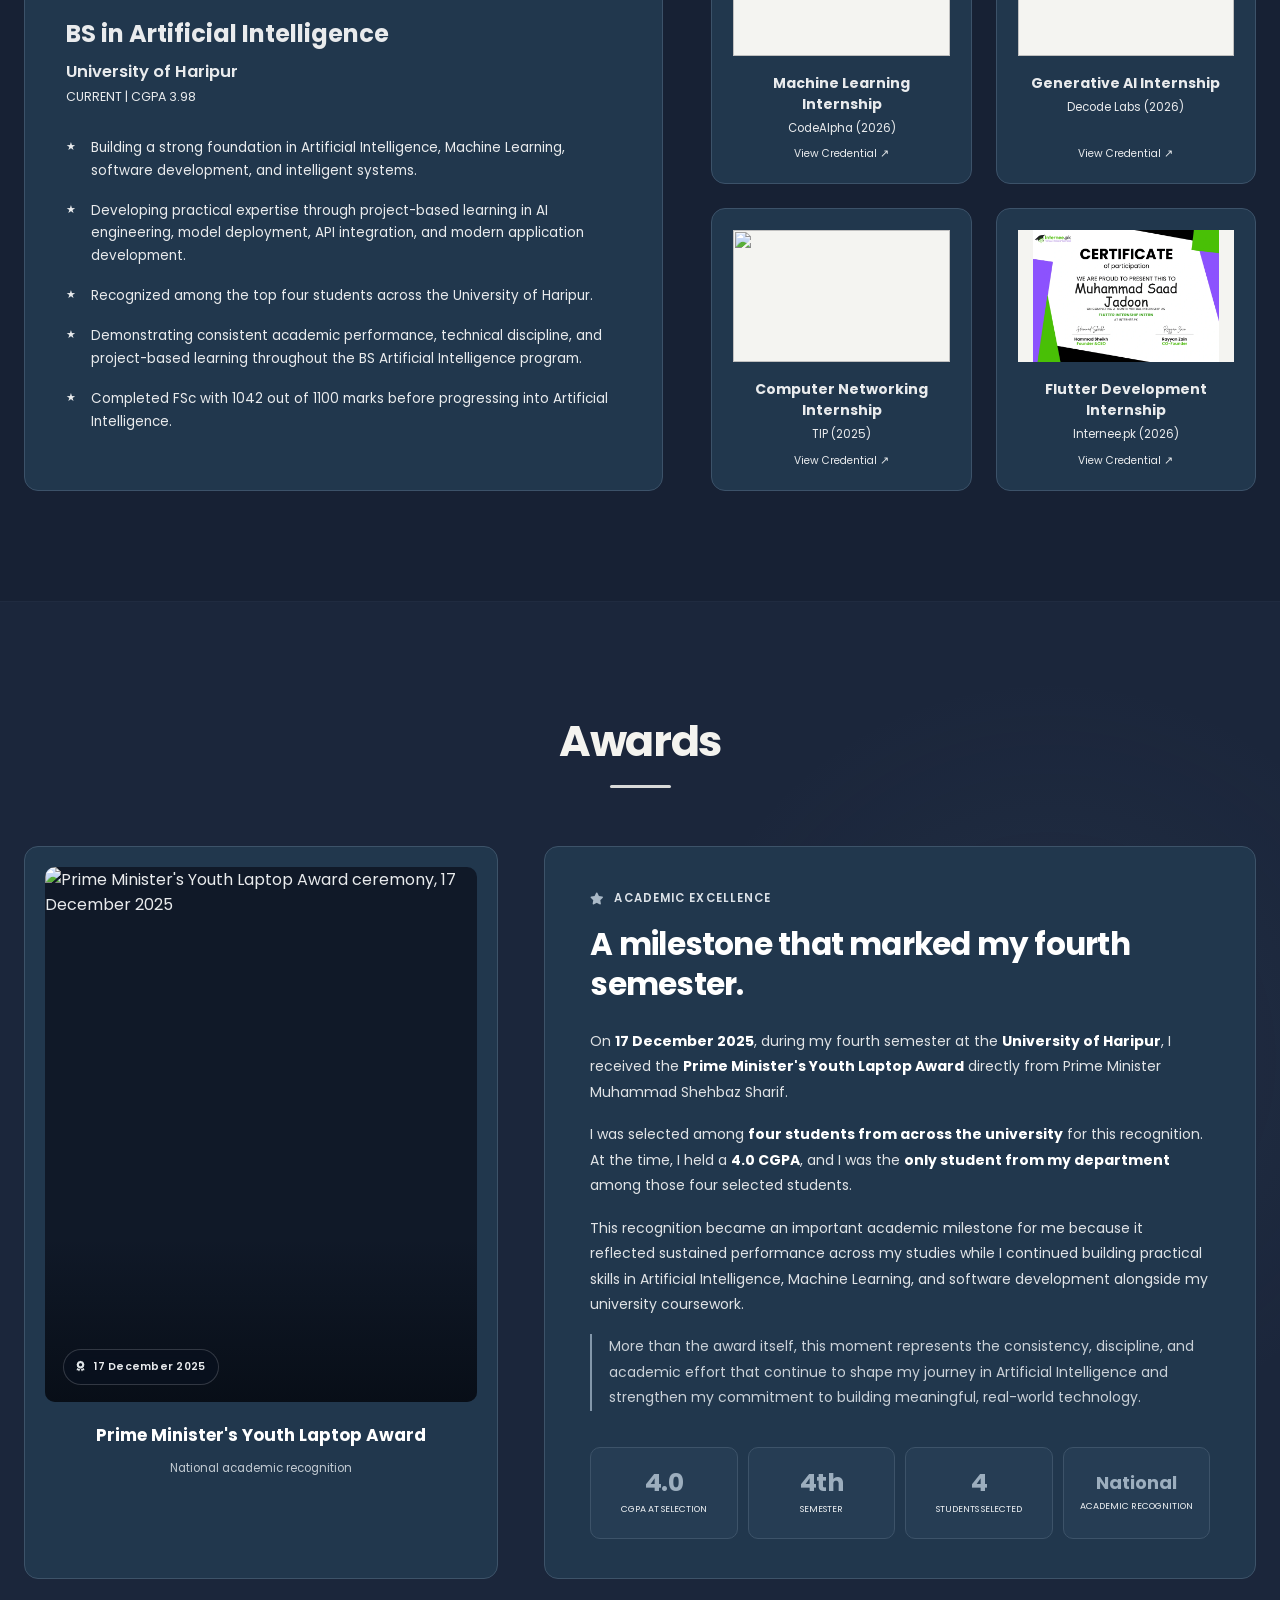
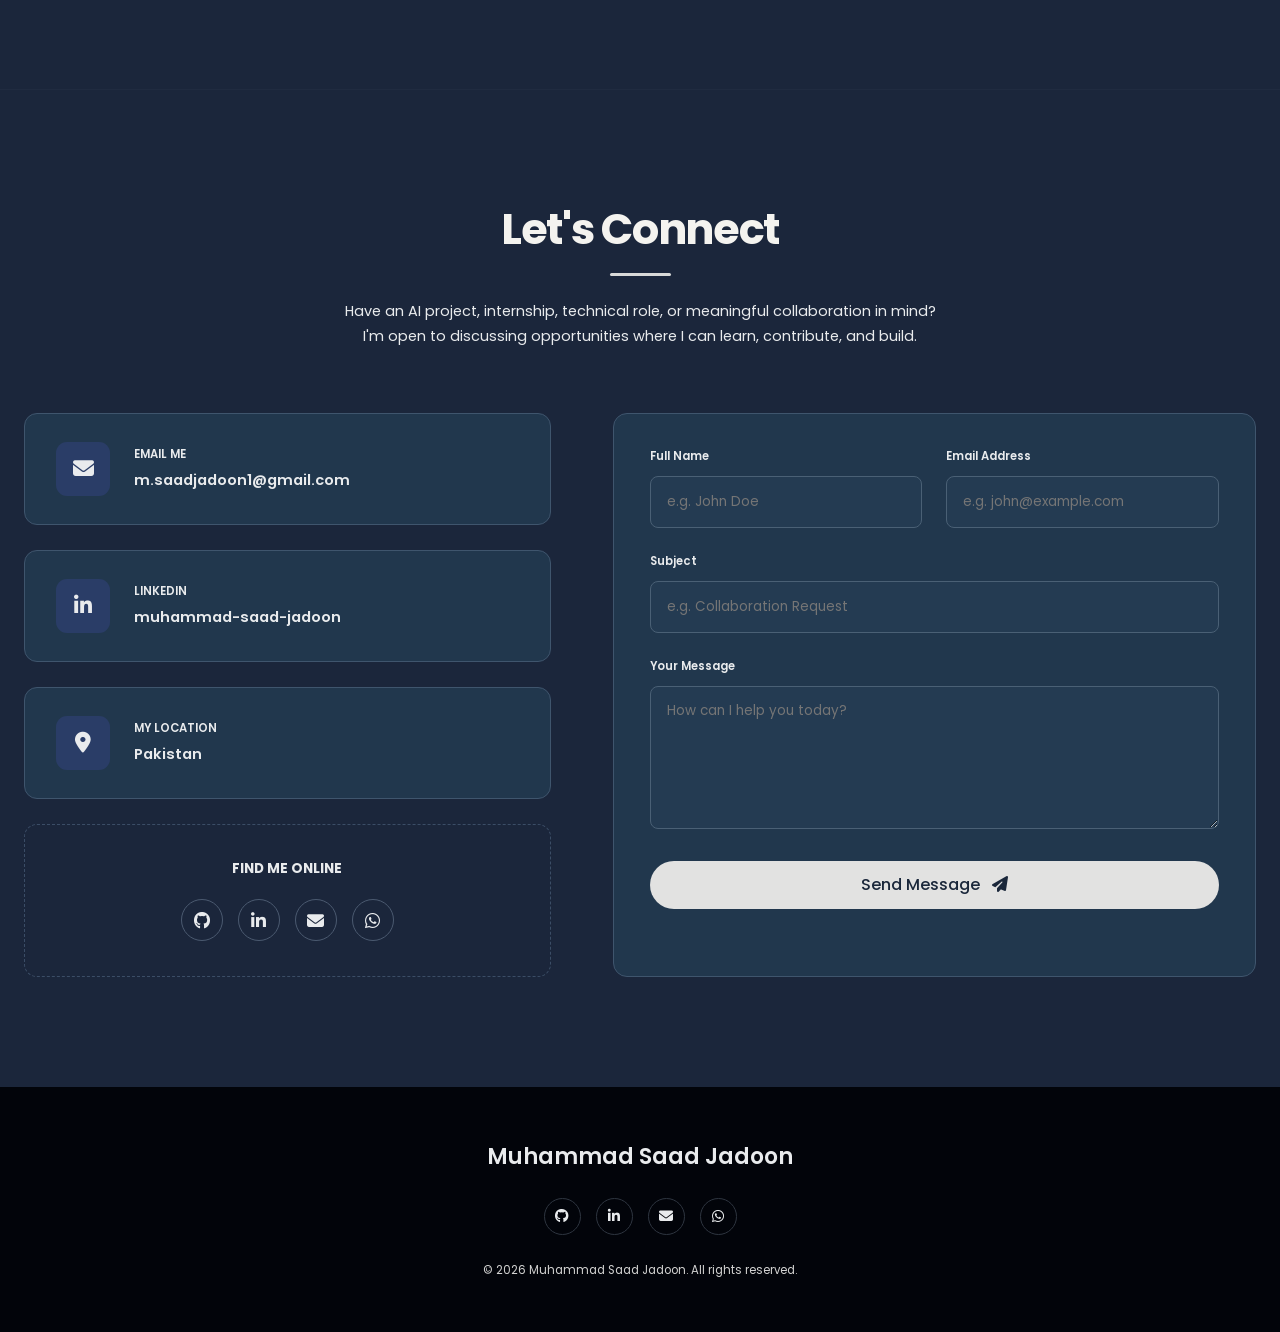
==== commit d97eb9d8: "Add files via upload" ====
--- a/index.html
+++ b/index.html
@@ -12,7 +12,13 @@
 <link crossorigin="" href="https://fonts.gstatic.com" rel="preconnect"/>
 <link href="https://fonts.googleapis.com/css2?family=Poppins:wght@300;400;500;600;700;800&amp;display=swap" rel="stylesheet"/>
 <link href="https://cdnjs.cloudflare.com/ajax/libs/font-awesome/6.7.2/css/all.min.css" rel="stylesheet"/>
-<link href="assets/css/style.css" rel="stylesheet"/><link href="assets/css/mobile-projects.css" rel="stylesheet"/><link href="/assets/favicon.ico" rel="icon" type="image/x-icon"/><link href="/assets/favicon-48x48.png" rel="icon" sizes="48x48" type="image/png"/><link href="/assets/favicon-32x32.png" rel="icon" sizes="32x32" type="image/png"/><link href="/assets/apple-touch-icon.png" rel="apple-touch-icon" sizes="180x180"/><link href="https://muhammadsaadjadoon.netlify.app/" rel="canonical"/><meta content="#14243a" name="theme-color"/><meta content="website" property="og:type"/><meta content="Muhammad Saad Jadoon | AI, ML &amp; Software Portfolio" property="og:title"/><meta content="Explore AI, machine learning, computer vision and app development projects by Muhammad Saad Jadoon." property="og:description"/><meta content="https://muhammadsaadjadoon.netlify.app/" property="og:url"/><meta content="https://muhammadsaadjadoon.netlify.app/assets/og-portfolio.jpg" property="og:image"/><meta content="1200" property="og:image:width"/><meta content="630" property="og:image:height"/><meta content="summary_large_image" name="twitter:card"/><meta content="https://muhammadsaadjadoon.netlify.app/assets/og-portfolio.jpg" name="twitter:image"/><script type="application/ld+json">{"@context": "https://schema.org", "@type": "ProfilePage", "url": "https://muhammadsaadjadoon.netlify.app/", "mainEntity": {"@type": "Person", "name": "Muhammad Saad Jadoon", "image": "https://muhammadsaadjadoon.netlify.app/assets/profile.jpg", "url": "https://muhammadsaadjadoon.netlify.app/", "sameAs": ["https://github.com/muhammadsaadjadoon", "https://www.linkedin.com/in/muhammad-saad-jadoon/"]}}</script><link href="/site.webmanifest" rel="manifest"/></head>
+<link href="assets/css/style.css?v=20261120-desktop-original-mobile-hand-v2" rel="stylesheet"/><link href="assets/css/mobile-projects.css" rel="stylesheet"/><link href="https://muhammadsaadjadoon.netlify.app/" rel="canonical"/><meta content="#14243a" name="theme-color"/><meta content="website" property="og:type"/><meta content="Muhammad Saad Jadoon | AI, ML &amp; Software Portfolio" property="og:title"/><meta content="Explore AI, machine learning, computer vision and app development projects by Muhammad Saad Jadoon." property="og:description"/><meta content="https://muhammadsaadjadoon.netlify.app/" property="og:url"/><meta content="https://muhammadsaadjadoon.netlify.app/assets/og-portfolio.jpg" property="og:image"/><meta content="1200" property="og:image:width"/><meta content="630" property="og:image:height"/><meta content="summary_large_image" name="twitter:card"/><meta content="https://muhammadsaadjadoon.netlify.app/assets/og-portfolio.jpg" name="twitter:image"/><script type="application/ld+json">{"@context": "https://schema.org", "@type": "ProfilePage", "url": "https://muhammadsaadjadoon.netlify.app/", "mainEntity": {"@type": "Person", "name": "Muhammad Saad Jadoon", "image": "https://muhammadsaadjadoon.netlify.app/assets/profile.jpg", "url": "https://muhammadsaadjadoon.netlify.app/", "sameAs": ["https://github.com/muhammadsaadjadoon", "https://www.linkedin.com/in/muhammad-saad-jadoon/"]}}</script><link rel="icon" href="/favicon.ico" sizes="any" type="image/x-icon"/>
+<link rel="icon" href="/assets/favicon-48x48.png" sizes="48x48" type="image/png"/>
+<link rel="icon" href="/assets/favicon-32x32.png" sizes="32x32" type="image/png"/>
+<link rel="icon" href="/assets/favicon-512x512.png" sizes="512x512" type="image/png"/>
+<link rel="apple-touch-icon" href="/assets/apple-touch-icon.png" sizes="180x180"/>
+<link rel="manifest" href="/site.webmanifest"/>
+</head>
 <body>
 <header class="navbar"><div class="container nav-inner"><a class="logo" href="#home">Muhammad Saad Jadoon</a><button aria-expanded="false" aria-label="Open navigation menu" class="nav-toggle" type="button"><i class="fa-solid fa-bars"></i></button><nav class="nav-links"><a href="#home">Home</a><a href="#about">About</a><a href="#projects">Projects</a><a href="#skills">Skills</a><a href="#experience">Experience</a><a href="#education">Education</a><a href="#awards">Awards</a><a href="#contact">Contact</a></nav></div></header>
 <main>
--- a/assets/css/style.css
+++ b/assets/css/style.css
@@ -1655,3 +1655,84 @@
 /* Light, uniform photographic treatment, with distinct accents inside each cover. */
 #projects .project-thumb img{filter:brightness(.97) contrast(1.035) saturate(.91);}
 #projects .project-thumb{background:#15253a;}
+
+
+/* 2026-11-20: badge dimensions and positions must not stretch on small screens.
+   Previous mobile selectors set top without clearing bottom, leading to a
+   vertically stretched AI Student badge. Scope correction to hero card. */
+.home .profile-card--editorial .float-pill {
+  height: auto;
+  max-height: 46px;
+  min-height: 34px;
+  width: max-content;
+  max-width: calc(100% + 16px);
+  flex: 0 0 auto;
+  display: inline-flex;
+  align-items: center;
+  justify-content: center;
+  line-height: 1.15;
+  white-space: nowrap;
+  flex-wrap: nowrap;
+}
+.home .profile-card--editorial .float-pill i { flex: 0 0 auto; }
+@media (min-width: 651px) and (max-width: 980px) {
+  .home .profile-card--editorial .float-pill.left {
+    left: -25px; right: auto; top: 76px; bottom: auto;
+  }
+  .home .profile-card--editorial .float-pill.right {
+    right: -25px; left: auto; top: auto; bottom: 76px;
+  }
+}
+@media (max-width: 650px) {
+  .home .profile-card--editorial .float-pill {
+    min-height: 34px;
+    max-height: 38px;
+    font-size: 10px;
+    padding: 8px 11px;
+  }
+  .home .profile-card--editorial .float-pill.left {
+    left: -10px; right: auto; top: 60px; bottom: auto;
+  }
+  .home .profile-card--editorial .float-pill.right {
+    right: -10px; left: auto; top: 218px; bottom: auto;
+  }
+}
+@media (max-width: 420px) {
+  .home .profile-card--editorial .float-pill.left { top: 55px; }
+  .home .profile-card--editorial .float-pill.right { top: 212px; }
+}
+@media (max-width: 350px) {
+  .home .profile-card--editorial .float-pill { font-size: 9px; padding: 7px 8px; }
+  .home .profile-card--editorial .float-pill.left { top: 51px; }
+  .home .profile-card--editorial .float-pill.right { top: 200px; }
+}
+
+/* 2026-11-20: Device-specific AI Student badge placement.
+   Desktop original alignment is restored; only phone-sized devices
+   place the pill at the lower hand in the portrait. */
+@media (min-width: 981px) {
+  .home .profile-card--editorial .float-pill.right {
+    top: auto; bottom: 88px; right: -98px; left: auto;
+  }
+}
+@media (min-width: 981px) and (max-width: 1180px) {
+  .home .profile-card--editorial .float-pill.right {
+    top: auto; bottom: 82px; right: -86px; left: auto;
+  }
+}
+@media (max-width: 650px) {
+  .home .profile-card--editorial .float-pill.right {
+    top: 272px; bottom: auto; right: -10px; left: auto;
+    width: max-content; height: auto;
+  }
+}
+@media (max-width: 420px) {
+  .home .profile-card--editorial .float-pill.right {
+    top: 270px; bottom: auto; right: -10px; left: auto;
+  }
+}
+@media (max-width: 350px) {
+  .home .profile-card--editorial .float-pill.right {
+    top: 265px; bottom: auto; right: -7px; left: auto;
+  }
+}
